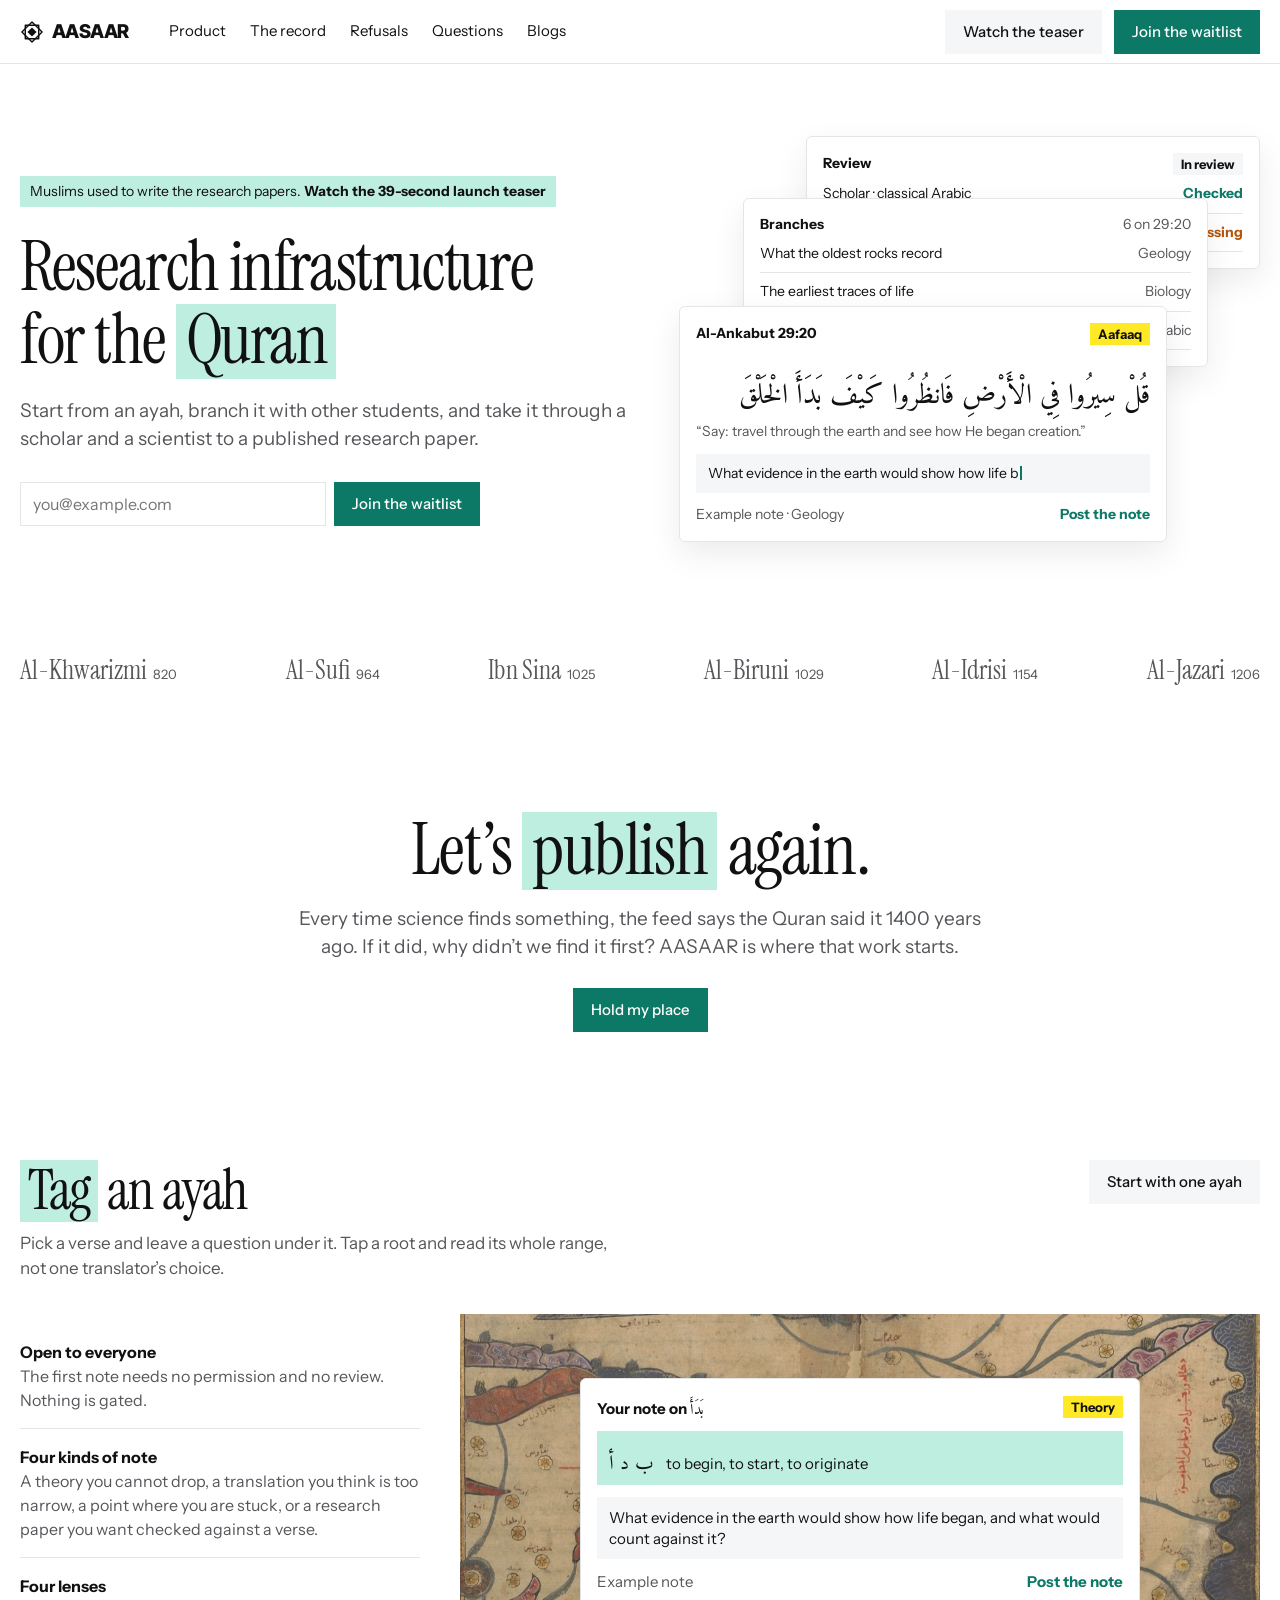
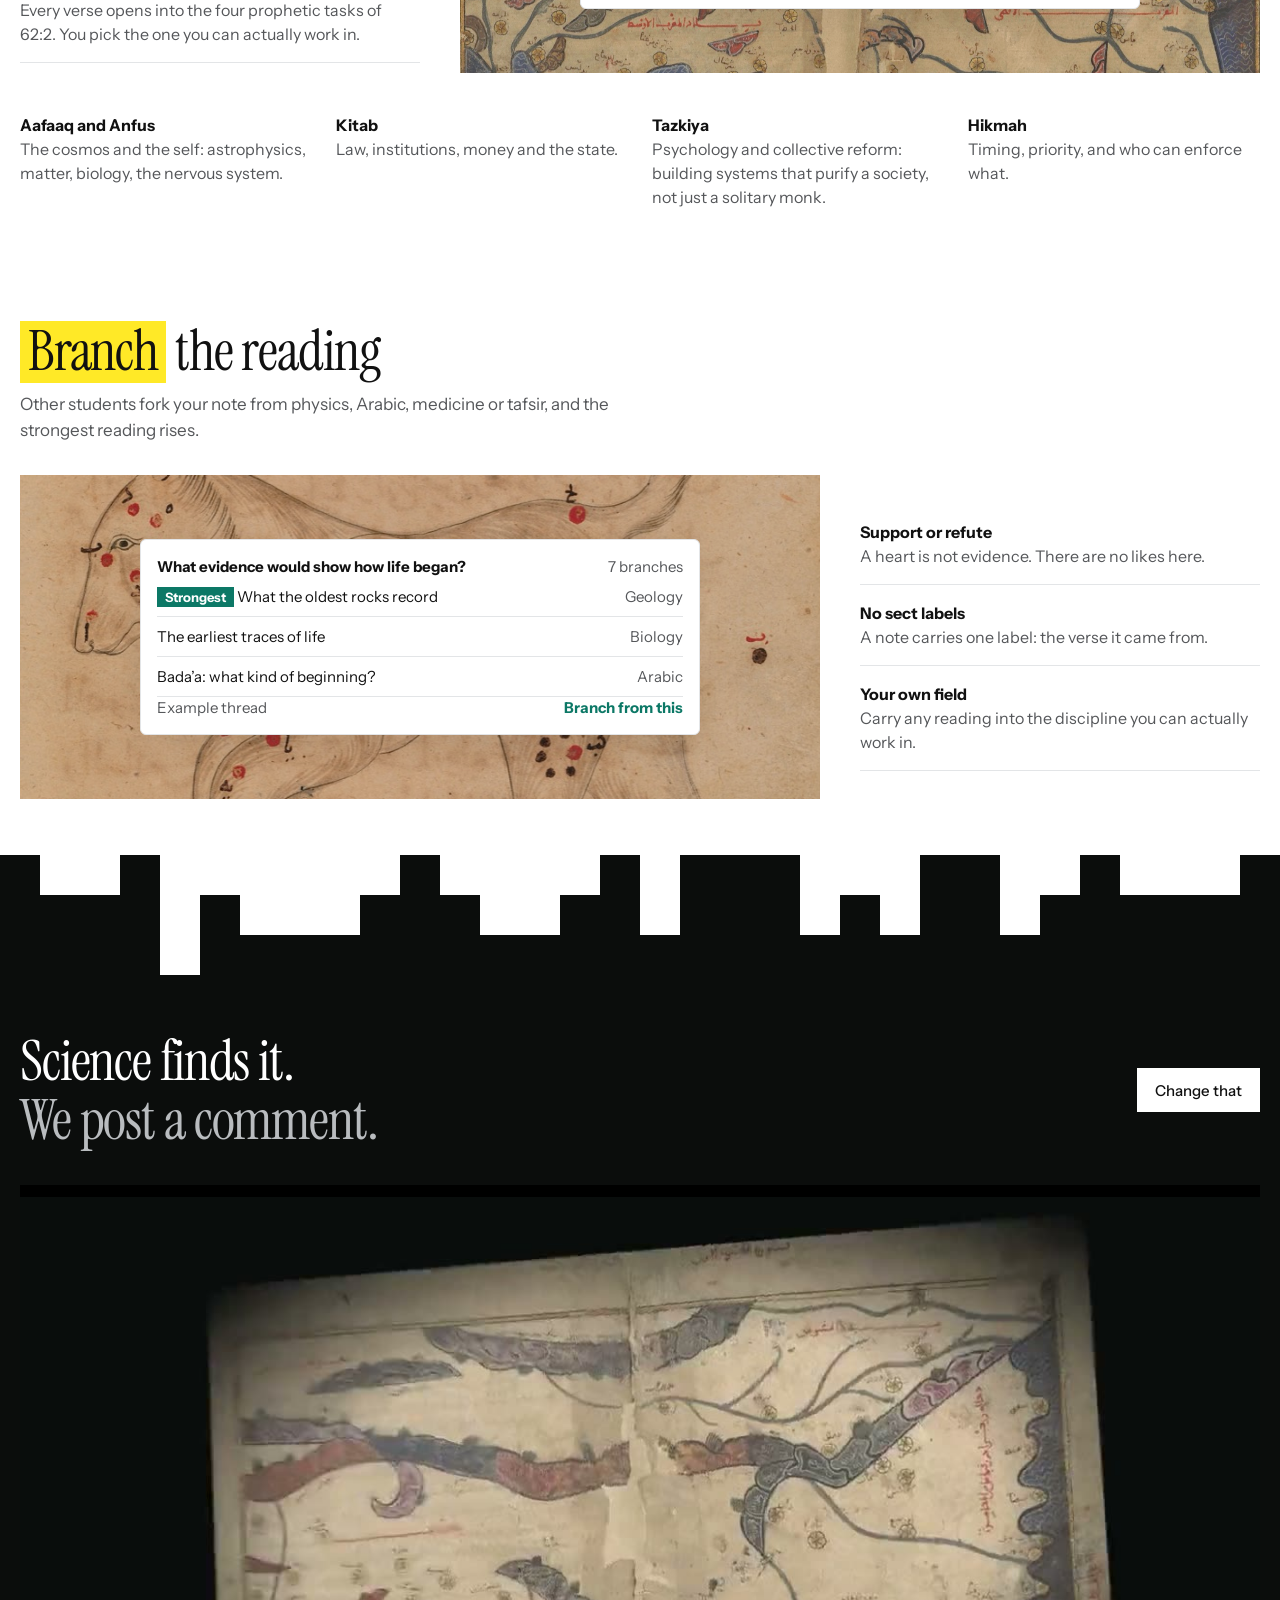
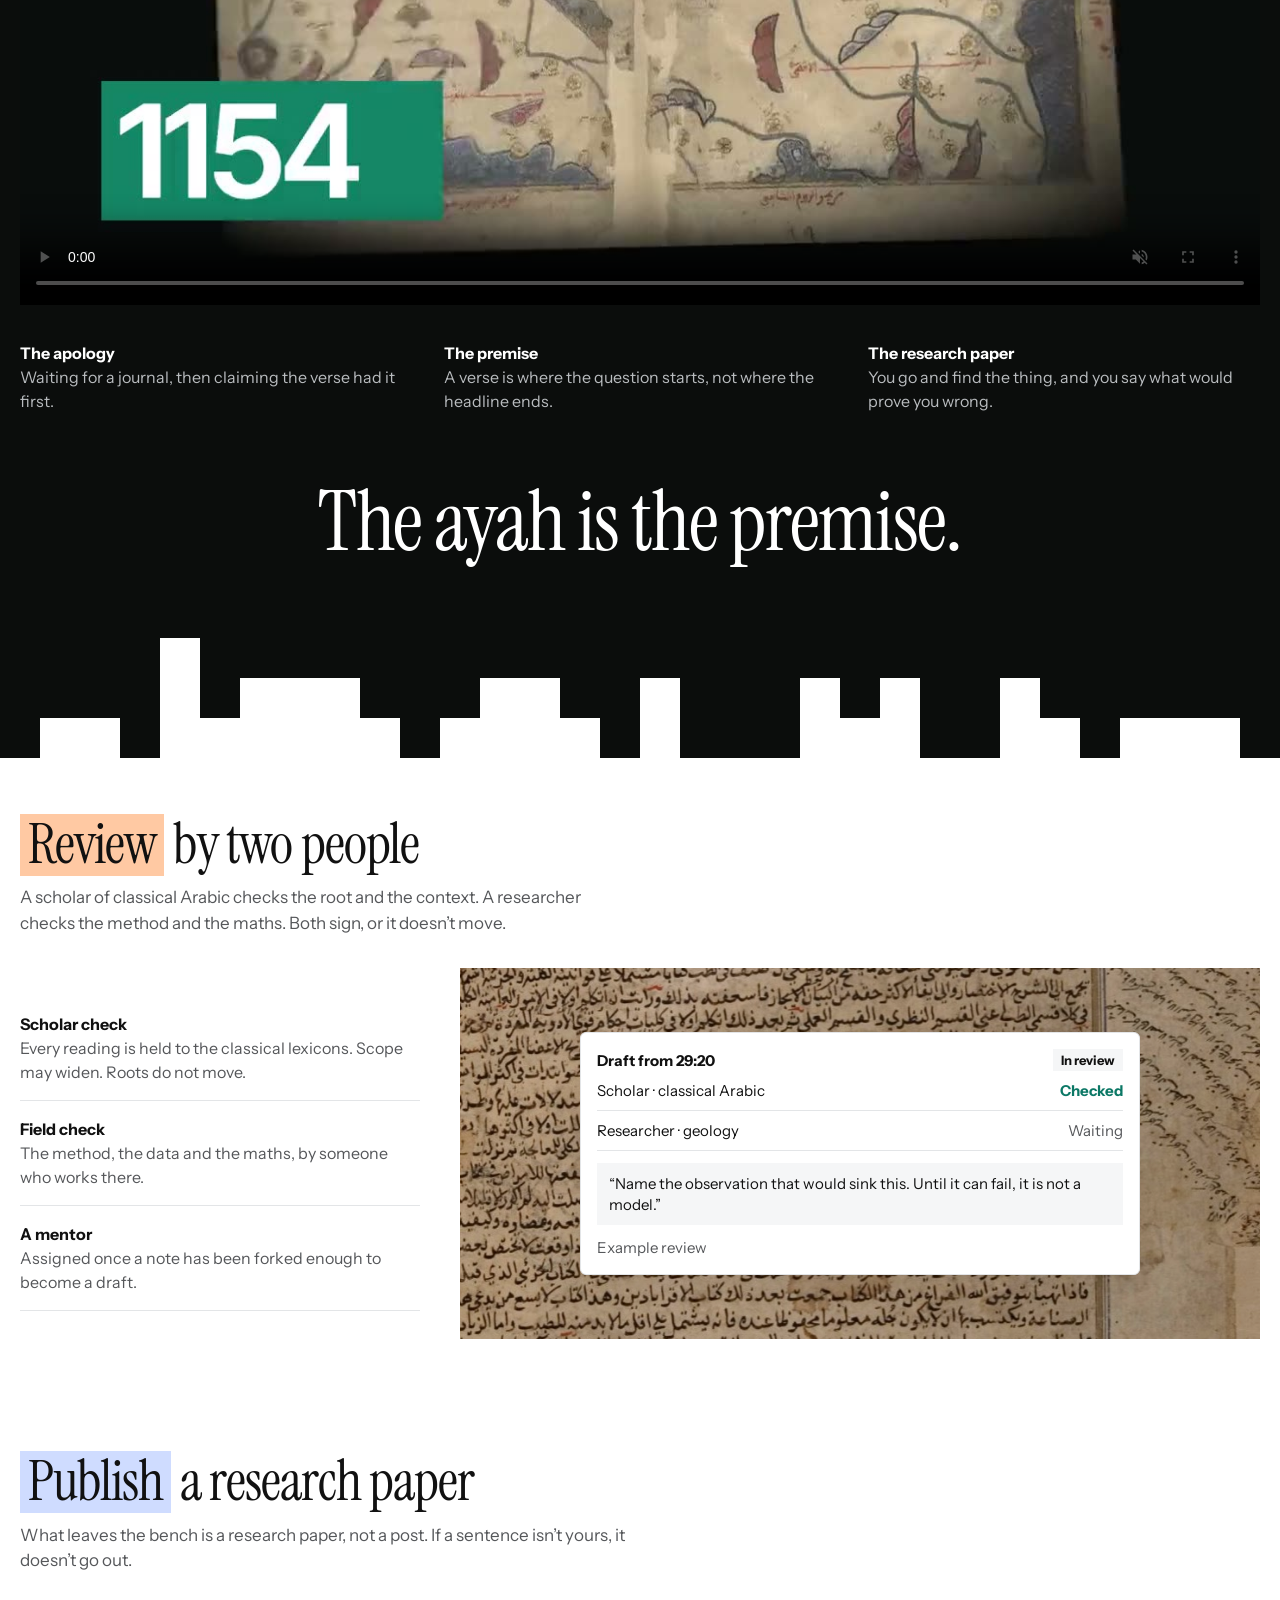
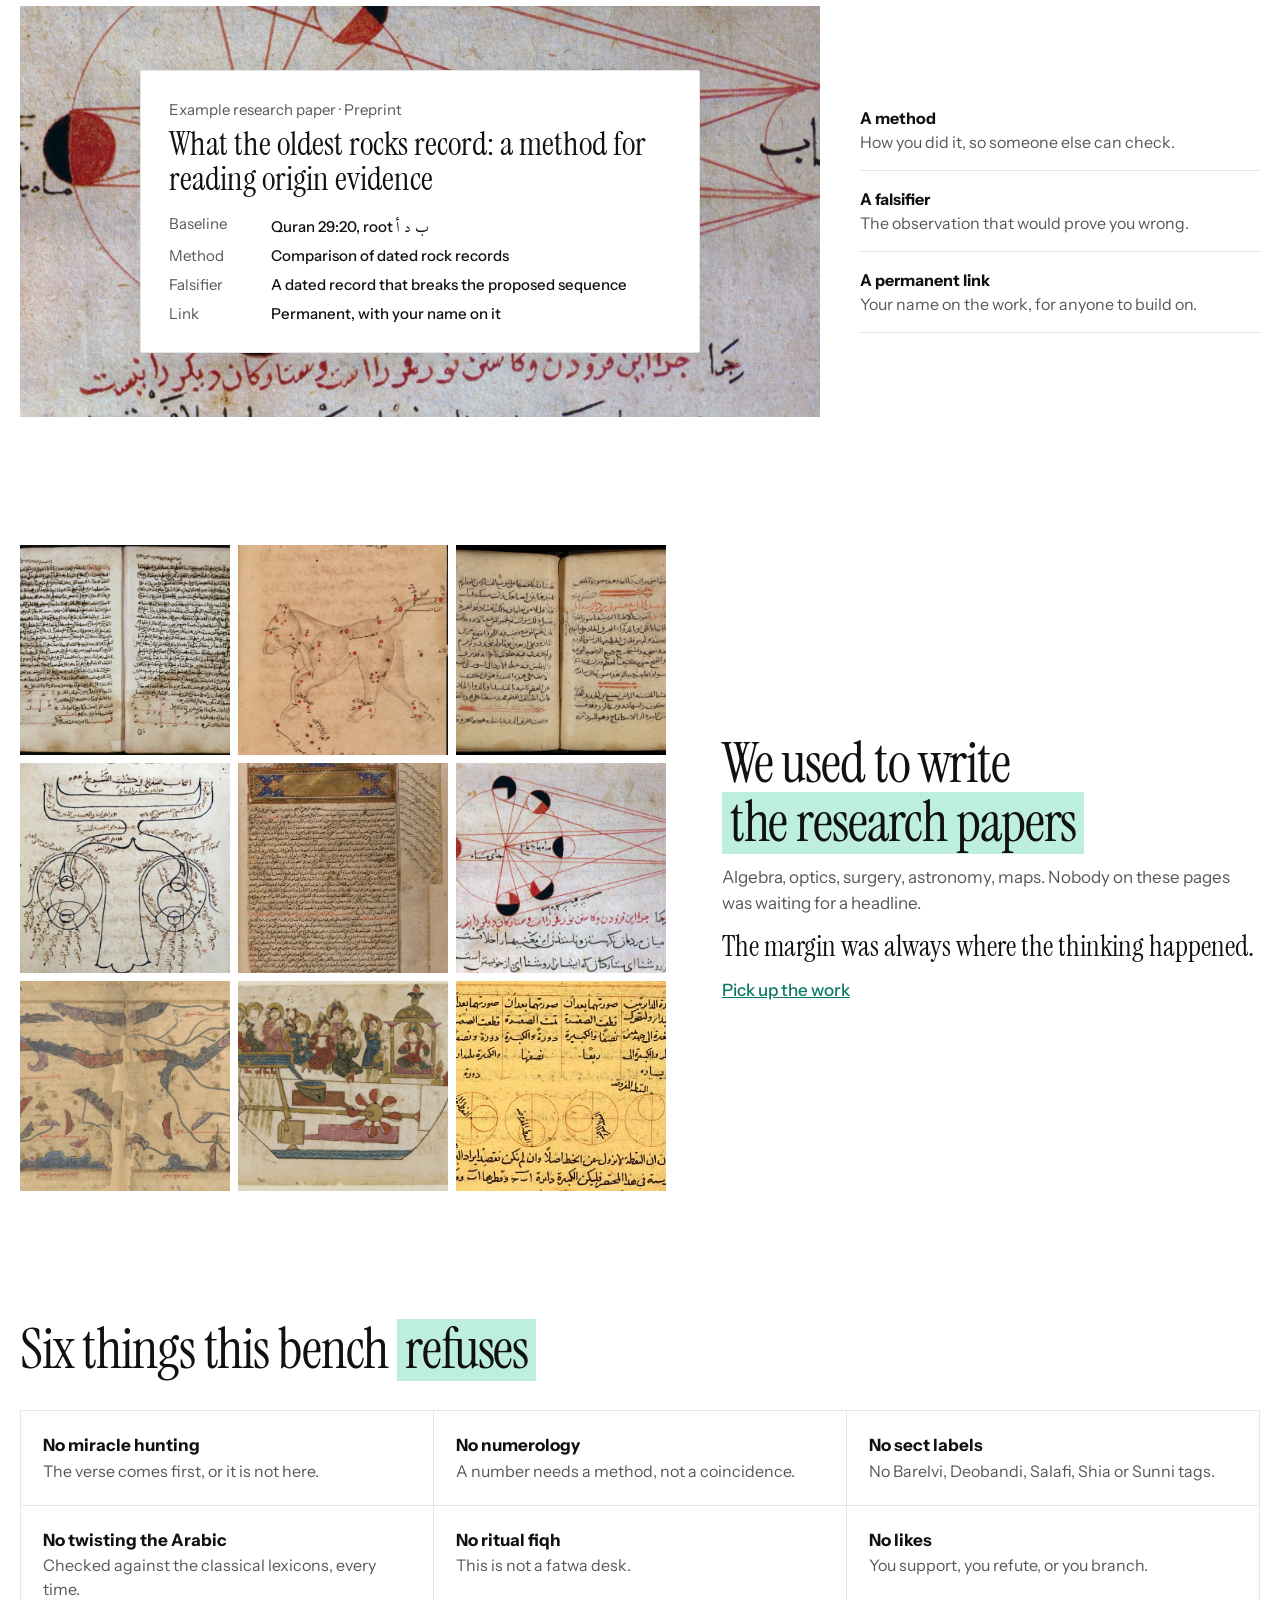
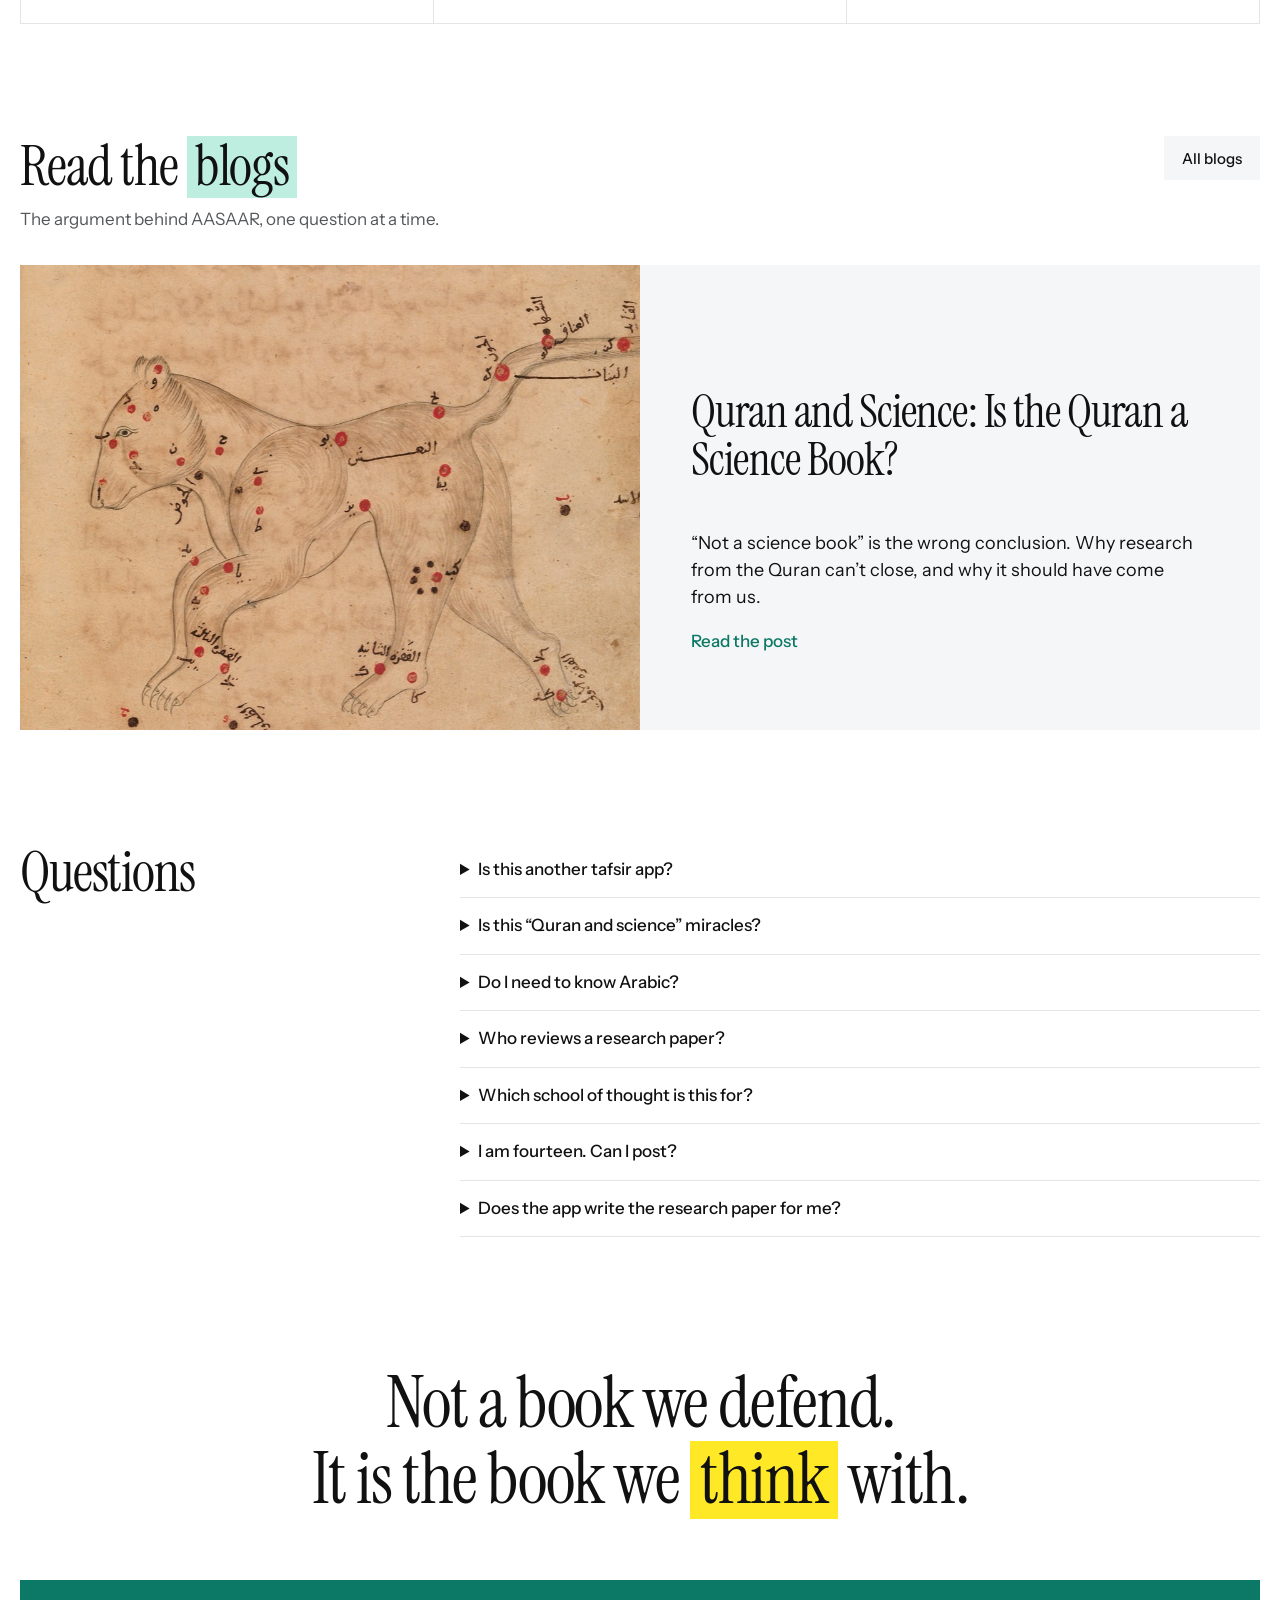
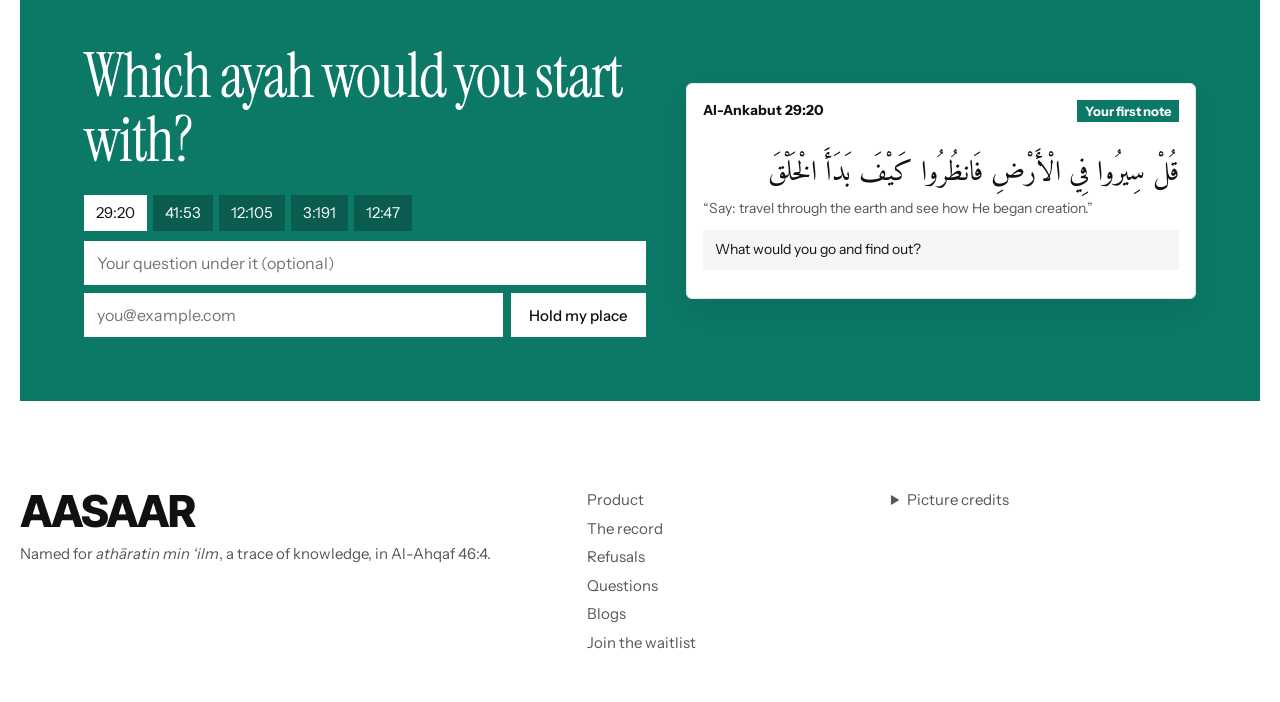
==== index.html @ 62195894 "Add the beginner's guide post and call the blog "Blogs" The new post sets out an eight-step method f" ====
<!doctype html>
<html lang="en">
<head>
<meta charset="utf-8">
<meta name="viewport" content="width=device-width, initial-scale=1">
<meta property="og:title" content="AASAAR: research infrastructure for the Quran">
<meta property="og:description" content="We used to write the research papers. Let's publish again. Join the waitlist.">
<meta property="og:image" content="https://devv-shayan.github.io/aasaar/media/reel-poster.jpg">
<meta name="twitter:card" content="summary_large_image">
<title>AASAAR: research infrastructure for the Quran</title>
<meta name="description" content="AASAAR is research infrastructure for the Quran: start from an ayah, branch it, and take it through a scholar and a scientist to a published research paper.">
<link rel="icon" type="image/png" sizes="32x32" href="assets/favicon-32x32.png">
<link rel="preconnect" href="https://fonts.googleapis.com">
<link rel="preconnect" href="https://fonts.gstatic.com" crossorigin>
<link href="https://fonts.googleapis.com/css2?family=Instrument+Sans:wght@400;500;700&family=Instrument+Serif&family=Amiri+Quran&display=swap" rel="stylesheet">
<link href="https://fonts.googleapis.com/css2?family=Inter+Tight:wght@800&text=AASAAR&display=swap" rel="stylesheet">
<link rel="stylesheet" href="style.css">
<script>document.documentElement.classList.add('js')</script>
</head>
<body>
<svg width="0" height="0" style="position:absolute" aria-hidden="true"><symbol id="mark" viewBox="0 0 100 100">
  <polygon points="22,22 78,22 78,78 22,78" fill="none" stroke="currentColor" stroke-width="6" stroke-linejoin="round"/>
  <polygon points="50,8 92,50 50,92 8,50" fill="none" stroke="currentColor" stroke-width="6" stroke-linejoin="round"/>
  <polygon points="50,31 69,50 50,69 31,50" fill="currentColor"/>
</symbol></svg>

<header class="bar">
  <a class="brand" href="#top"><svg width="24" height="24" aria-hidden="true"><use href="#mark"/></svg>AASAAR</a>
  <nav aria-label="Page"><a href="#tag">Product</a><a href="#record">The record</a><a href="#refusals">Refusals</a><a href="#questions">Questions</a><a href="blog/">Blogs</a></nav>
  <a class="btn btn--ghost" href="#reel-section">Watch the teaser</a>
  <a class="btn" href="#join">Join the waitlist</a>
</header>

<main id="top">
<section class="hero wrap">
  <div>
    <a class="note-bar" href="#reel-section">Muslims used to write the research papers. <b>Watch the 39-second launch teaser</b></a>
    <h1>Research infrastructure<br>for the <mark>Quran</mark></h1>
    <p class="lead">Start from an ayah, branch it with other students, and take it through a scholar and a scientist to a published research paper.</p>
    <form class="quick" data-waitlist data-source="hero" action="https://formspree.io/f/mdeelbjo" method="post">
      <label class="sr" for="hero-email">Your email</label>
      <input id="hero-email" name="email" type="email" required autocomplete="email" placeholder="you@example.com">
      <button class="btn" type="submit">Join the waitlist</button>
    </form>
    <p class="status" role="status"></p>
  </div>
  <div class="stack" aria-hidden="true">
    <div class="panel p-a"><div class="row"><b>Review</b><span class="tag">In review</span></div><div class="line"><span>Scholar · classical Arabic</span><em class="ok">Checked</em></div><div class="line"><span>Researcher · geology</span><em class="no">Model missing</em></div></div>
    <div class="panel p-b"><div class="row"><b>Branches</b><span class="dim"><span id="hero-count">7</span> on 29:20</span></div><div class="line"><span>What the oldest rocks record</span><em>Geology</em></div><div class="line"><span>The earliest traces of life</span><em>Biology</em></div><div class="line"><span>Bada’a: what kind of beginning?</span><em>Arabic</em></div></div>
    <div class="panel p-c"><div class="row"><b>Al-Ankabut 29:20</b><span class="tag tag--y">Aafaaq</span></div><p class="ayah" lang="ar" dir="rtl">قُلْ سِيرُوا فِي الْأَرْضِ فَانظُرُوا كَيْفَ بَدَأَ الْخَلْقَ</p><p class="tr">“Say: travel through the earth and see how He began creation.”</p><p class="q" id="hero-q">What evidence in the earth would show how life began?</p><div class="row"><span class="dim">Example note · Geology</span><b class="go">Post the note</b></div></div>
  </div>
</section>

<section class="names wrap" aria-label="Scholars who published">
  <span>Al-Khwarizmi<i>820</i></span><span>Al-Sufi<i>964</i></span><span>Ibn Sina<i>1025</i></span><span>Al-Biruni<i>1029</i></span><span>Al-Idrisi<i>1154</i></span><span>Al-Jazari<i>1206</i></span>
</section>

<section class="center wrap">
  <h2>Let’s <mark>publish</mark> again.</h2>
  <p>Every time science finds something, the feed says the Quran said it 1400 years ago. If it did, why didn’t we find it first? AASAAR is where that work starts.</p>
  <a class="btn" href="#join">Hold my place</a>
</section>

<section class="feature wrap" id="tag">
  <div class="feature__head"><div><h2><mark>Tag</mark> an ayah</h2><p>Pick a verse and leave a question under it. Tap a root and read its whole range, not one translator’s choice.</p></div><a class="btn btn--ghost" href="#join">Start with one ayah</a></div>
  <div class="feature__body">
    <ul class="points"><li><b>Open to everyone</b>The first note needs no permission and no review. Nothing is gated.</li><li><b>Four kinds of note</b>A theory you cannot drop, a translation you think is too narrow, a point where you are stuck, or a research paper you want checked against a verse.</li><li><b>Four lenses</b>Every verse opens into the four prophetic tasks of 62:2. You pick the one you can actually work in.</li></ul>
    <div class="stagebox" style="--pic:url(media/al-idrisi-nuzhat-al-mushtaq.jpg)"><div class="panel"><div class="row"><b>Your note on <span lang="ar" dir="rtl">بَدَأَ</span></b><span class="tag tag--y">Theory</span></div><div class="root"><b lang="ar" dir="rtl">ب د أ</b><span>to begin, to start, to originate</span></div><p class="q">What evidence in the earth would show how life began, and what would count against it?</p><div class="row"><span class="dim">Example note</span><b class="go">Post the note</b></div></div></div>
  </div>
  <div class="lenses">
    <p><b>Aafaaq and Anfus</b>The cosmos and the self: astrophysics, matter, biology, the nervous system.</p>
    <p><b>Kitab</b>Law, institutions, money and the state.</p>
    <p><b>Tazkiya</b>Psychology and collective reform: building systems that purify a society, not just a solitary monk.</p>
    <p><b>Hikmah</b>Timing, priority, and who can enforce what.</p>
  </div>
</section>

<section class="feature wrap">
  <div class="feature__head"><div><h2><mark class="m2">Branch</mark> the reading</h2><p>Other students fork your note from physics, Arabic, medicine or tafsir, and the strongest reading rises.</p></div></div>
  <div class="feature__body feature__body--flip">
    <div class="stagebox" style="--pic:url(media/al-sufi-book-of-fixed-stars.jpg)"><div class="panel"><div class="row"><b>What evidence would show how life began?</b><span class="dim">7 branches</span></div><div class="line"><span><i class="tag tag--g">Strongest</i> What the oldest rocks record</span><em>Geology</em></div><div class="line"><span>The earliest traces of life</span><em>Biology</em></div><div class="line"><span>Bada’a: what kind of beginning?</span><em>Arabic</em></div><div class="row"><span class="dim">Example thread</span><b class="go">Branch from this</b></div></div></div>
    <ul class="points"><li><b>Support or refute</b>A heart is not evidence. There are no likes here.</li><li><b>No sect labels</b>A note carries one label: the verse it came from.</li><li><b>Your own field</b>Carry any reading into the discipline you can actually work in.</li></ul>
  </div>
</section>

<div class="pixels" data-dir="down" aria-hidden="true"></div>
<section class="dark" id="reel-section">
  <div class="wrap">
    <div class="dark__head"><h2>Science finds it.<br><span>We post a comment.</span></h2><a class="btn btn--light" href="#join">Change that</a></div>
    <video id="reel" src="media/aasaar-reel.mp4" poster="media/reel-poster.jpg" width="1280" height="720" muted loop controls playsinline preload="none"></video>
    <div class="three"><p><b>The apology</b>Waiting for a journal, then claiming the verse had it first.</p><p><b>The premise</b>A verse is where the question starts, not where the headline ends.</p><p><b>The research paper</b>You go and find the thing, and you say what would prove you wrong.</p></div>
    <h2 class="dark__line">The ayah is the premise.</h2>
  </div>
</section>
<div class="pixels" data-dir="up" aria-hidden="true"></div>

<section class="feature wrap">
  <div class="feature__head"><div><h2><mark class="m3">Review</mark> by two people</h2><p>A scholar of classical Arabic checks the root and the context. A researcher checks the method and the maths. Both sign, or it doesn’t move.</p></div></div>
  <div class="feature__body">
    <ul class="points"><li><b>Scholar check</b>Every reading is held to the classical lexicons. Scope may widen. Roots do not move.</li><li><b>Field check</b>The method, the data and the maths, by someone who works there.</li><li><b>A mentor</b>Assigned once a note has been forked enough to become a draft.</li></ul>
    <div class="stagebox" style="--pic:url(media/ibn-sina-canon.jpg)"><div class="panel"><div class="row"><b>Draft from 29:20</b><span class="tag">In review</span></div><div class="line"><span>Scholar · classical Arabic</span><em class="ok">Checked</em></div><div class="line"><span>Researcher · geology</span><em class="no">Model missing</em></div><p class="q">“Name the observation that would sink this. Until it can fail, it is not a model.”</p><span class="dim">Example review</span></div></div>
  </div>
</section>

<section class="feature wrap">
  <div class="feature__head"><div><h2><mark class="m4">Publish</mark> a research paper</h2><p>What leaves the bench is a research paper, not a post. If a sentence isn’t yours, it doesn’t go out.</p></div></div>
  <div class="feature__body feature__body--flip">
    <div class="stagebox" style="--pic:url(media/al-biruni-kitab-al-tafhim.jpg)"><div class="panel panel--sheet"><span class="dim">Example research paper · Preprint</span><p class="sheet">What the oldest rocks record: a method for reading origin evidence</p><dl><dt>Baseline</dt><dd>Quran 29:20, root <span lang="ar" dir="rtl">ب د أ</span></dd><dt>Method</dt><dd>Comparison of dated rock records</dd><dt>Falsifier</dt><dd>A dated record that breaks the proposed sequence</dd><dt>Link</dt><dd>Permanent, with your name on it</dd></dl></div></div>
    <ul class="points"><li><b>A method</b>How you did it, so someone else can check.</li><li><b>A falsifier</b>The observation that would prove you wrong.</li><li><b>A permanent link</b>Your name on the work, for anyone to build on.</li></ul>
  </div>
</section>

<section class="record wrap" id="record">
  <div class="tiles">
    <img src="media/al-khwarizmi-al-jabr.jpg" alt="Al-Jabr by Al-Khwarizmi" loading="lazy"><img src="media/al-sufi-book-of-fixed-stars.jpg" alt="Book of Fixed Stars by Al-Sufi" loading="lazy"><img src="media/al-zahrawi-al-tasrif.jpg" alt="Kitab al-Tasrif by Al-Zahrawi" loading="lazy"><img src="media/ibn-al-haytham-kitab-al-manazir.jpg" alt="Book of Optics by Ibn al-Haytham" loading="lazy"><img src="media/ibn-sina-canon.jpg" alt="Canon of Medicine by Ibn Sina" loading="lazy"><img src="media/al-biruni-kitab-al-tafhim.jpg" alt="Kitab al-Tafhim by Al-Biruni" loading="lazy"><img src="media/al-idrisi-nuzhat-al-mushtaq.jpg" alt="Tabula Rogeriana by Al-Idrisi" loading="lazy"><img src="media/al-jazari-ingenious-devices.jpg" alt="Ingenious Devices by Al-Jazari" loading="lazy"><img src="media/al-tusi-tusi-couple.jpg" alt="The Tusi couple by Al-Tusi" loading="lazy">
  </div>
  <div><h2>We used to write<br><mark>the research papers</mark></h2><p>Algebra, optics, surgery, astronomy, maps. Nobody on these pages was waiting for a headline.</p><p class="record__line">The margin was always where the thinking happened.</p><a class="more" href="#join">Pick up the work</a></div>
</section>

<section class="refuse wrap" id="refusals">
  <h2>Six things this bench <mark>refuses</mark></h2>
  <div class="grid3">
    <p><b>No miracle hunting</b>The verse comes first, or it is not here.</p><p><b>No numerology</b>A number needs a method, not a coincidence.</p><p><b>No sect labels</b>No Barelvi, Deobandi, Salafi, Shia or Sunni tags.</p><p><b>No twisting the Arabic</b>Checked against the classical lexicons, every time.</p><p><b>No ritual fiqh</b>This is not a fatwa desk.</p><p><b>No likes</b>You support, you refute, or you branch.</p>
  </div>
</section>

<section class="feature wrap" id="blog">
  <div class="feature__head"><div><h2>Read the <mark>blogs</mark></h2><p>The argument behind AASAAR, one question at a time.</p></div><a class="btn btn--ghost" href="blog/">All blogs</a></div>
  <a class="post-link" href="blog/quran-and-science/">
    <img src="media/al-sufi-fixed-stars-crop.jpg" alt="A constellation from al-Sufi’s Book of Fixed Stars" loading="lazy">
    <div class="post-link__text"><h3 class="post-link__title">Quran and Science: Is the Quran a Science Book?</h3><p>“Not a science book” is the wrong conclusion. Why research from the Quran can’t close, and why it should have come from us.</p><span class="more">Read the post</span></div>
  </a>
</section>

<section class="faq wrap" id="questions">
  <h2>Questions</h2>
  <div>
    <details><summary>Is this another tafsir app?</summary><p>No. Tafsir is a library you read backwards. AASAAR is a workbench you write forwards, and the output is a hypothesis with your name on it.</p></details>
    <details><summary>Is this “Quran and science” miracles?</summary><p>No, and that is the whole point. Here the verse comes first and the research paper follows.</p></details>
    <details><summary>Do I need to know Arabic?</summary><p>Not to start. Every word opens its root, its range and its uses, in English and Urdu.</p></details>
    <details><summary>Who reviews a research paper?</summary><p>Two people who rarely sit in the same room. A scholar of classical Arabic, who checks the root and the context, and a researcher in the field, who checks the method, the data and the maths.</p></details>
    <details><summary>Which school of thought is this for?</summary><p>None. There are no sect tags on the platform, and a post that carries one is removed. The only label on a note is the verse it came from.</p></details>
    <details><summary>I am fourteen. Can I post?</summary><p>Yes. The first note needs no permission and no review.</p></details>
    <details><summary>Does the app write the research paper for me?</summary><p>No. It asks the questions a supervisor would ask and won’t move on until you answer them.</p></details>
  </div>
</section>

<section class="center center--line wrap">
  <h2>Not a book we defend.<br>It is the book we <mark class="m2">think</mark> with.</h2>
</section>

<section class="wrap"><div class="cta" id="join">
  <div class="cta__text">
    <h2>Which ayah would you start with?</h2>
    <form class="joinform" data-waitlist data-source="note" action="https://formspree.io/f/mdeelbjo" method="post">
      <div class="chips" id="ayahs"></div>
      <label class="sr" for="q">Your question</label>
      <input id="q" name="question" maxlength="240" placeholder="Your question under it (optional)">
      <div class="quick"><label class="sr" for="e">Your email</label><input id="e" name="email" type="email" required autocomplete="email" placeholder="you@example.com"><button class="btn btn--light" type="submit">Hold my place</button></div>
      <p class="status" role="status"></p>
    </form>
  </div>
  <div class="panel cta__card"><div class="row"><b id="c-ref">Al-Ankabut 29:20</b><span class="tag tag--g">Your first note</span></div><p class="ayah" lang="ar" dir="rtl" id="c-ar"></p><p class="tr" id="c-tr"></p><p class="q" id="c-q">What would you go and find out?</p></div>
</div></section>
</main>

<footer class="foot wrap">
  <div><p class="foot__name">AASAAR</p><p>Named for <i>athāratin min ‘ilm</i>, a trace of knowledge, in Al-Ahqaf 46:4.</p></div>
  <nav aria-label="Footer"><a href="#tag">Product</a><a href="#record">The record</a><a href="#refusals">Refusals</a><a href="#questions">Questions</a><a href="blog/">Blogs</a><a href="#join">Join the waitlist</a></nav>
  <details class="credits"><summary>Picture credits</summary><p>Manuscripts: public domain, via Wikimedia Commons. Years are when each work was written; several pages are later copies. The launch teaser includes the first image of a black hole: Event Horizon Telescope Collaboration, CC BY 4.0, and public domain images from NASA, ESA and CSA.</p></details>
</footer>
<script src="main.js"></script>
</body>
</html>
---- style.css ----
:root{--ink:#111;--soft:#55575a;--line:#e3e5e7;--tone:#f5f6f7;--accent:#0c7866;--tint:#bdeee0;--tint2:#ffe927;--tint3:#ffc9a3;--tint4:#cfdcff;--night:#0b0d0c;
  --serif:"Instrument Serif",Georgia,serif;--text:"Instrument Sans",system-ui,sans-serif;--arabic:"Amiri Quran","Instrument Serif",serif}
*,*::before,*::after{box-sizing:border-box}
html{scroll-behavior:smooth;scroll-padding-top:72px}
body{margin:0;background:#fff;color:var(--ink);font:400 17px/1.5 var(--text);-webkit-font-smoothing:antialiased;overflow-x:clip}
h1,h2,p,ul,dl,dd{margin:0;padding:0}ul{list-style:none}a{color:inherit}img,video{display:block;max-width:100%}
h1,h2{font-family:var(--serif);font-weight:400;letter-spacing:-.02em;line-height:1.05}
h1{font-size:clamp(46px,5.4vw,78px)}h2{font-size:clamp(38px,4.4vw,62px)}
mark{background:linear-gradient(transparent 10%,var(--c,var(--tint)) 10%,var(--c,var(--tint)) 94%,transparent 94%);color:inherit;padding:0 .14em}
.m2{--c:var(--tint2)}.m3{--c:var(--tint3)}.m4{--c:var(--tint4)}
.wrap{width:min(1240px,100% - 40px);margin-inline:auto}
.sr{position:absolute;width:1px;height:1px;overflow:hidden;clip-path:inset(50%)}
:focus-visible{outline:3px solid var(--accent);outline-offset:2px}

.btn{display:inline-flex;align-items:center;justify-content:center;min-height:44px;padding:0 18px;border:0;background:var(--accent);color:#fff;font:500 15px/1 var(--text);text-decoration:none;white-space:nowrap;cursor:pointer;transition:background-color .18s,transform .18s}
.btn:hover{background:#0a5c4e;transform:translateY(-1px)}
.btn--ghost{background:var(--tone);color:var(--ink)}.btn--ghost:hover{background:var(--line)}
.btn--light{background:#fff;color:var(--ink)}.btn--light:hover{background:var(--tone)}

.bar{position:sticky;top:0;z-index:20;display:flex;align-items:center;gap:12px;height:64px;padding:0 max(20px,calc((100% - 1240px)/2));background:#fff;border-bottom:1px solid var(--line)}
.brand{display:flex;gap:8px;align-items:center;font:800 19px/1 "Inter Tight",sans-serif;letter-spacing:-.03em;text-decoration:none;margin-right:28px}
.bar nav{display:flex;gap:24px;margin-right:auto}.bar nav a{font-size:15px;text-decoration:none}.bar nav a:hover{color:var(--accent)}

.hero{display:grid;grid-template-columns:1.05fr 1fr;gap:48px;align-items:center;padding:72px 0 64px}
.note-bar{display:inline-block;padding:5px 10px;background:var(--tint);font-size:14px;text-decoration:none;margin-bottom:24px}
.lead{margin:20px 0 28px;max-width:32em;font-size:19px;color:var(--soft)}
.quick{display:flex;gap:8px;max-width:460px}.quick input{flex:1;min-width:0}
input{min-height:44px;padding:0 12px;border:1px solid var(--line);background:#fff;color:var(--ink);font:400 16px var(--text);width:100%}
.status{font-size:14px;margin-top:8px}.status:empty{display:none}

.panel{background:#fff;border:1px solid var(--line);border-radius:6px;padding:16px;font-size:14px;line-height:1.4;box-shadow:0 12px 32px rgba(0,0,0,.08)}
.row{display:flex;justify-content:space-between;align-items:center;gap:10px}
.line{display:flex;justify-content:space-between;gap:12px;padding:9px 0;border-bottom:1px solid var(--line)}.line em{font-style:normal;color:var(--soft);white-space:nowrap}
.ok{color:var(--accent)!important;font-weight:700}.no{color:#b4540a!important;font-weight:700}
.tag{padding:2px 8px;background:var(--tone);font-size:13px;font-weight:700;font-style:normal;white-space:nowrap}.tag--y{background:var(--tint2)}.tag--g{background:var(--accent);color:#fff}
.dim{color:var(--soft)}.go{color:var(--accent)}
.ayah{margin:10px 0 2px;font:400 clamp(23px,2.2vw,31px)/2.3 var(--arabic);text-align:right}
[lang=ar]{font-family:var(--arabic);font-weight:400}
.tr{color:var(--soft)}.q{margin:12px 0;padding:10px 12px;background:var(--tone)}
.root{display:flex;gap:12px;align-items:baseline;margin-top:12px;padding:8px 12px;background:var(--tint)}.root b{font:400 20px/1.9 var(--arabic)}
.stack{position:relative;height:430px}.stack .panel{position:absolute}
.p-a{top:0;right:0;width:78%}.p-b{top:62px;right:9%;width:80%}.p-c{top:170px;left:0;width:84%}

.names{display:flex;justify-content:space-between;gap:24px;flex-wrap:wrap;padding:28px 0 56px;color:var(--soft);font:400 clamp(20px,2vw,27px)/1 var(--serif)}
.names i{font:400 13px var(--text);margin-left:6px}
.center{text-align:center;padding:72px 0}.center h2{font-size:clamp(46px,5.6vw,80px)}.center p{max-width:38em;margin:18px auto 26px;color:var(--soft);font-size:19px}

.feature{padding:56px 0}
.feature__head{display:flex;justify-content:space-between;align-items:flex-start;gap:32px;margin-bottom:32px}.feature__head p{max-width:36em;margin-top:12px;color:var(--soft)}
.feature__body{display:grid;grid-template-columns:1fr 2fr;gap:40px;align-items:center}.feature__body--flip{grid-template-columns:2fr 1fr}
.points li{padding:16px 0;border-bottom:1px solid var(--line);color:var(--soft);font-size:16px}.points b{display:block;color:var(--ink)}
.stagebox{position:relative;isolation:isolate;overflow:hidden;padding:clamp(24px,5vw,64px);background:var(--ink)}
.stagebox::before{content:"";position:absolute;inset:0;z-index:-1;background:var(--pic) center/cover;opacity:.9;transform:scale(1.1)}
.stagebox .panel{max-width:560px;margin:auto;font-size:15px}
.panel--sheet{padding:28px;border-radius:2px}.sheet{margin:6px 0 16px;font:400 clamp(24px,2.6vw,34px)/1.08 var(--serif)}
dl{display:grid;grid-template-columns:6em 1fr;gap:8px 12px}dt{color:var(--soft)}dd{font-weight:500}

.pixels{display:grid;grid-template-columns:repeat(32,1fr);width:100%}.pixels i{aspect-ratio:1}
.dark{background:var(--night);color:#fff;padding:56px 0 72px}
.dark__head{display:flex;justify-content:space-between;align-items:center;gap:24px;margin-bottom:36px}.dark h2 span{color:#b9bcbf}
.dark video{width:100%;background:#000}
.three{display:grid;grid-template-columns:repeat(3,1fr);gap:32px;margin-top:36px;color:#b9bcbf;font-size:16px}.three b{display:block;color:#fff}

.record{display:grid;grid-template-columns:1.2fr 1fr;gap:56px;align-items:center;padding:72px 0}
.tiles{display:grid;grid-template-columns:repeat(3,1fr);gap:8px}.tiles img{width:100%;aspect-ratio:1;object-fit:cover}
.record p{margin:14px 0;color:var(--soft)}.more{color:var(--accent);font-weight:500}

.refuse{padding:56px 0}.grid3{display:grid;grid-template-columns:repeat(3,1fr);margin-top:32px;border-top:1px solid var(--line);border-left:1px solid var(--line)}
.grid3 p{padding:22px;border-right:1px solid var(--line);border-bottom:1px solid var(--line);color:var(--soft);font-size:16px}.grid3 b{display:block;color:var(--ink);font-size:17px}

.faq{display:grid;grid-template-columns:1fr 2fr;gap:40px;padding:56px 0}
.faq details{padding:15px 0;border-bottom:1px solid var(--line)}.faq summary{cursor:pointer;font-weight:500}.faq details p{margin-top:8px;color:var(--soft)}

.cta{display:grid;grid-template-columns:1.1fr 1fr;gap:40px;align-items:center;margin:48px 0;padding:clamp(28px,5vw,72px);background:var(--accent);color:#fff}
.cta h2{font-size:clamp(40px,4.8vw,68px);margin-bottom:22px}
.chips{display:flex;flex-wrap:wrap;gap:6px;margin-bottom:10px}.chip{position:relative;cursor:pointer}.chip input{position:absolute;inset:0;opacity:0;margin:0;min-height:0;cursor:pointer}
.chip span{display:block;padding:7px 12px;background:#0a5c4e;font-size:15px}.chip input:checked+span{background:#fff;color:var(--ink)}.chip input:focus-visible+span{outline:3px solid var(--tint2)}
.joinform>input{margin-bottom:8px;border-color:transparent}.joinform .quick{max-width:none}.joinform .quick input{border-color:transparent}
.cta__card{color:var(--ink)}

.foot{display:grid;grid-template-columns:2fr 1fr 1.4fr;gap:40px;padding:40px 0 48px;font-size:15px;color:var(--soft)}
.foot__name{font:800 44px/1 "Inter Tight",sans-serif;letter-spacing:-.045em;color:var(--ink);margin-bottom:10px}
.foot nav{display:grid;gap:6px}.foot nav a{text-decoration:none}.credits summary{cursor:pointer}

.center--line{padding:72px 0 16px}
.lenses{display:grid;grid-template-columns:repeat(4,1fr);gap:24px;margin-top:40px;color:var(--soft);font-size:16px}.lenses b{display:block;color:var(--ink)}
.dark__line{margin-top:64px;text-align:center;font-size:clamp(46px,6.6vw,96px)}
.record__line{font:400 clamp(24px,2.3vw,32px)/1.15 var(--serif);color:var(--ink)!important}

.post-link{display:grid;grid-template-columns:1fr 1fr;align-items:center;background:var(--tone);text-decoration:none;transition:background-color .15s}
.post-link:hover{background:var(--line)}.posts{display:grid;gap:24px}.post-link:hover .more{text-decoration:underline}
.post-link img{width:100%;height:100%;aspect-ratio:4/3;object-fit:cover}
.post-link__text{padding:clamp(24px,4vw,56px)}
.post-link__title{font:400 clamp(32px,3.6vw,50px)/1.05 var(--serif);letter-spacing:-.02em}
.post-link__text p{margin:14px 0 18px;font-size:18px}
.post-meta{color:var(--soft);font-size:15px}

.blog-head{padding:72px 0 40px}.blog-head .lead{margin-bottom:0}

.post-head{display:grid;grid-template-columns:1.1fr 1fr;gap:48px;align-items:center;padding:64px 0 48px}
.post-head h1{font-size:clamp(34px,4.9vw,72px)}.post-head .lead{margin:20px 0 16px}
.post-head img{width:100%;aspect-ratio:4/3;object-fit:cover}
.post-body{display:grid;grid-template-columns:minmax(0,720px) minmax(200px,280px);justify-content:space-between;gap:64px;padding-bottom:40px}
.toc{position:sticky;top:88px;align-self:start;padding:20px;background:var(--tone);font-size:15px}
.toc b{display:block;margin-bottom:8px}.toc ul{margin-bottom:16px}.toc li{padding:5px 0}.toc a{text-decoration:none}.toc a:hover{color:var(--accent)}.toc .btn{width:100%}

.prose{font-size:18px;line-height:1.6}
.prose h2{margin:64px 0 16px;font-size:clamp(30px,3.2vw,44px)}.prose>h2:first-child{margin-top:0}
.prose h3{margin:28px 0 6px;font:700 19px/1.3 var(--text)}
.prose p{margin:16px 0}.prose h3+p{margin-top:0}
.prose a:not(.btn){color:var(--accent)}
.prose ul,.prose ol{margin:16px 0;padding-left:1.3em}.prose ul{list-style:disc}.prose ol{list-style:decimal}.prose li{margin:10px 0;padding-left:.2em}
.prose blockquote{margin:24px 0;padding:8px 24px 12px;background:var(--tone)}.prose blockquote .ayah{margin:0}
.prose table{width:100%;margin:24px 0;border-collapse:collapse;font-size:16px}
.prose th,.prose td{padding:12px 16px 12px 0;border-bottom:1px solid var(--line);text-align:left;vertical-align:top}.prose th{font-weight:700}
.prose td:first-child{width:32%}
.prose .tiles{margin:24px 0}.prose span[lang=ar]{white-space:nowrap}.prose .small{color:var(--soft);font-size:16px}.prose .sources li{font-size:16px;margin:6px 0}

@media (max-width:900px){
  .post-link,.post-head,.post-body{grid-template-columns:minmax(0,1fr)}.post-head{gap:28px;padding:44px 0 32px}.post-body{gap:32px}
  .toc{position:static;order:-1}
  .bar nav,.bar .btn--ghost{display:none}.brand{margin-right:auto}
  .hero,.record,.faq,.cta,.foot{grid-template-columns:minmax(0,1fr)}.hero{padding:44px 0}
  .stack{height:450px}.p-a,.p-b,.p-c{width:92%}
  .feature__body,.feature__body--flip{grid-template-columns:minmax(0,1fr)}.feature__body--flip .points{order:2}
  .feature__head,.dark__head{display:block}.dark__head .btn,.feature__head .btn{margin-top:16px}
  .three,.grid3,.lenses{grid-template-columns:1fr}.names{gap:12px 20px;justify-content:flex-start}
}
@media (max-width:520px){.quick{flex-direction:column}.pixels{grid-template-columns:repeat(16,1fr)}}

/* motion: everything starts hidden only when script runs, and only transform and opacity travel */
mark{background-repeat:no-repeat;background-size:100% 100%}
.js mark{background-size:0 100%}
.js .in mark,.js mark.in{background-size:100% 100%;transition:background-size .7s cubic-bezier(.2,.7,.2,1) .25s}
.js .reveal{opacity:0;transform:translateY(22px)}
.js .reveal.in{opacity:1;transform:none;transition:opacity .6s cubic-bezier(.2,.7,.2,1) var(--d,0ms),transform .6s cubic-bezier(.2,.7,.2,1) var(--d,0ms)}
.js .tiles img.reveal{transform:scale(.94)}
.js .tiles img.reveal.in{transform:none}
.stack .panel{transition:translate .2s linear}
.js .stack .panel{animation:drop .7s cubic-bezier(.2,.7,.2,1) both}
.js .p-a{animation-delay:.15s}.js .p-b{animation-delay:.3s}.js .p-c{animation-delay:.45s}
@keyframes drop{from{opacity:0;transform:translateY(28px) scale(.97)}to{opacity:1;transform:none}}
.caret{display:inline-block;width:2px;height:1em;margin-left:2px;vertical-align:-.15em;background:var(--accent);animation:blink 1s steps(2) infinite}
@keyframes blink{50%{opacity:0}}
.pop{animation:pop .4s cubic-bezier(.2,.7,.2,1)}
@keyframes pop{from{opacity:.2;transform:translateY(5px)}to{opacity:1;transform:none}}
#hero-count{display:inline-block}
.stagebox::before{transform:scale(1.14) translateY(var(--y,0px))}
.js .stagebox .panel{transform:translateY(26px);opacity:0}
.js .stagebox.in .panel{transform:none;opacity:1;transition:opacity .6s .15s,transform .6s cubic-bezier(.2,.7,.2,1) .15s}
.stagebox .waiting{color:var(--soft)!important;font-weight:400}
.js .pixels i{opacity:0;transform:scale(.5)}
.js .pixels.in i{opacity:1;transform:none;transition:opacity .25s var(--t,0ms),transform .25s var(--t,0ms)}
.panel{transition:translate .2s}
.stagebox .panel:hover{translate:0 -3px}
.line{transition:background-color .15s}.panel .line:hover{background:var(--tone)}
.grid3 p{transition:background-color .15s}.grid3 p:hover{background:var(--tone)}
.tiles img{transition:scale .2s}.tiles img:hover{scale:1.03}

@media (prefers-reduced-motion:reduce){
  html{scroll-behavior:auto}
  *,*::before,*::after{animation:none!important;transition:none!important}
  .js mark{background-size:100% 100%}
  .js .reveal,.js .stagebox .panel,.js .pixels i{opacity:1;transform:none}
  .caret{display:none}
}

/* blog figures */
.fig{margin:28px 0}.fig img{width:100%}
.fig figcaption{margin-top:8px;color:var(--soft);font-size:15px;line-height:1.4}
.fig--side{float:right;width:42%;margin:6px 0 16px 28px}.prose h2{clear:both}.prose blockquote{display:flow-root}
.notes{padding:20px 24px 28px;background:var(--tone)}.notes .ayah{margin:0 0 12px}
.notes__row{display:grid;grid-template-columns:repeat(3,1fr);gap:12px}
.prose .notes__row p{margin:0;padding:14px;background:var(--tint2);font-size:16px;line-height:1.35;rotate:-1.5deg}
.prose .notes__row p:nth-child(2){rotate:1deg;translate:0 6px}.prose .notes__row p:nth-child(3){rotate:-.5deg}
.notes__row b{display:block;font-size:24px;line-height:1.7}
@media (max-width:600px){.fig--side{float:none;width:100%;margin:24px 0}.notes__row{grid-template-columns:1fr}}
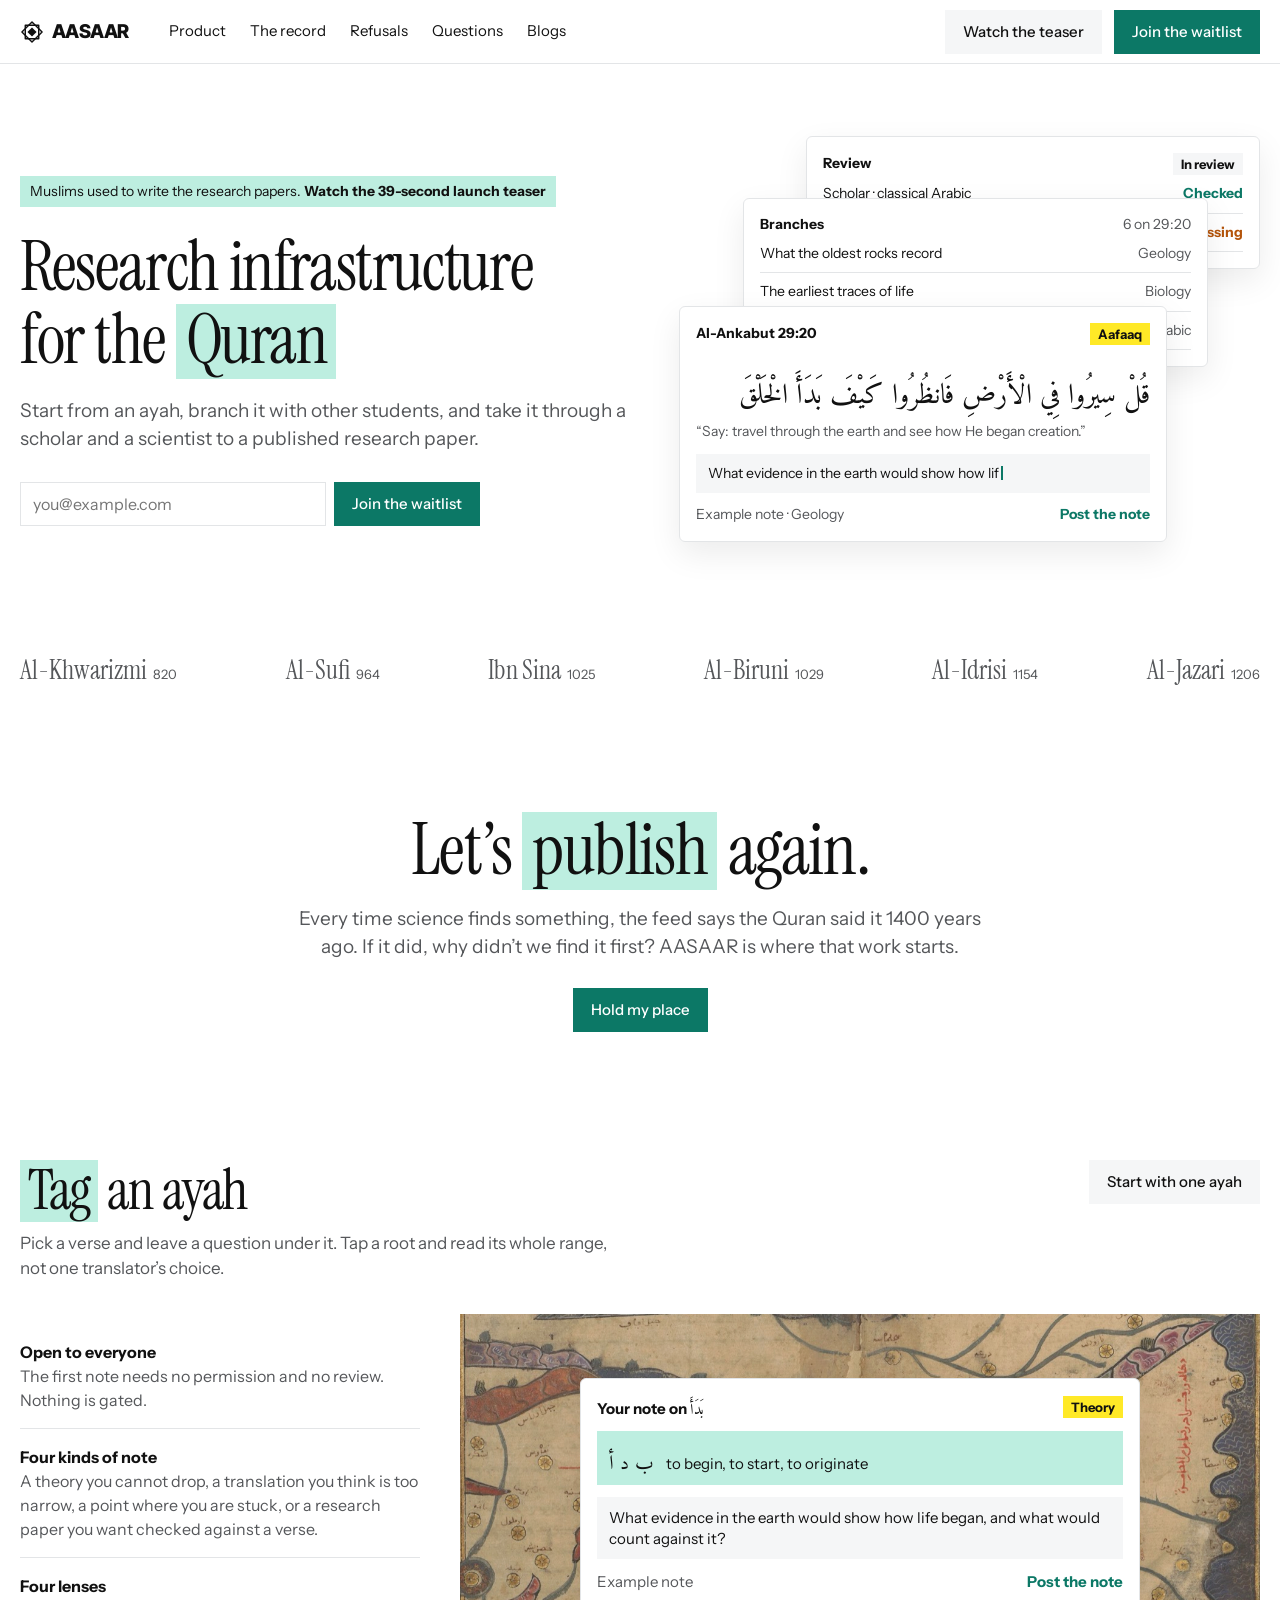
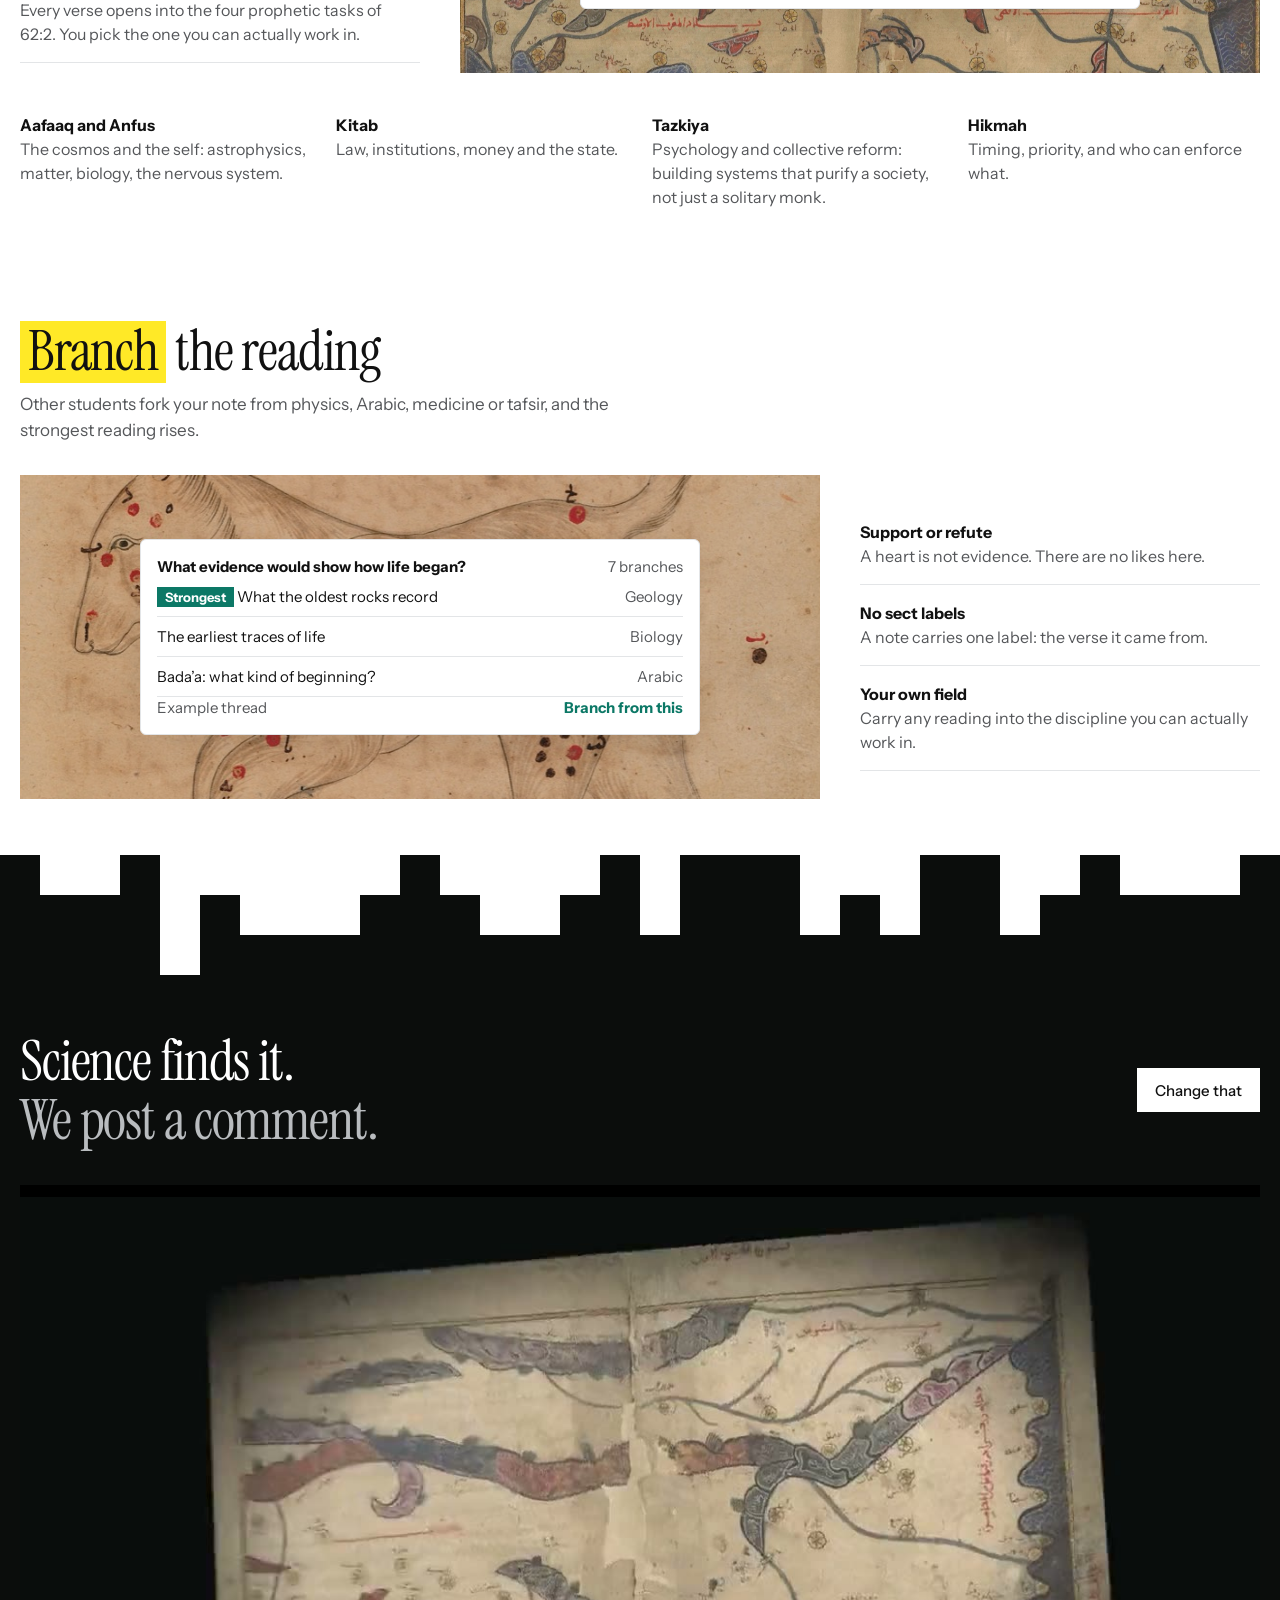
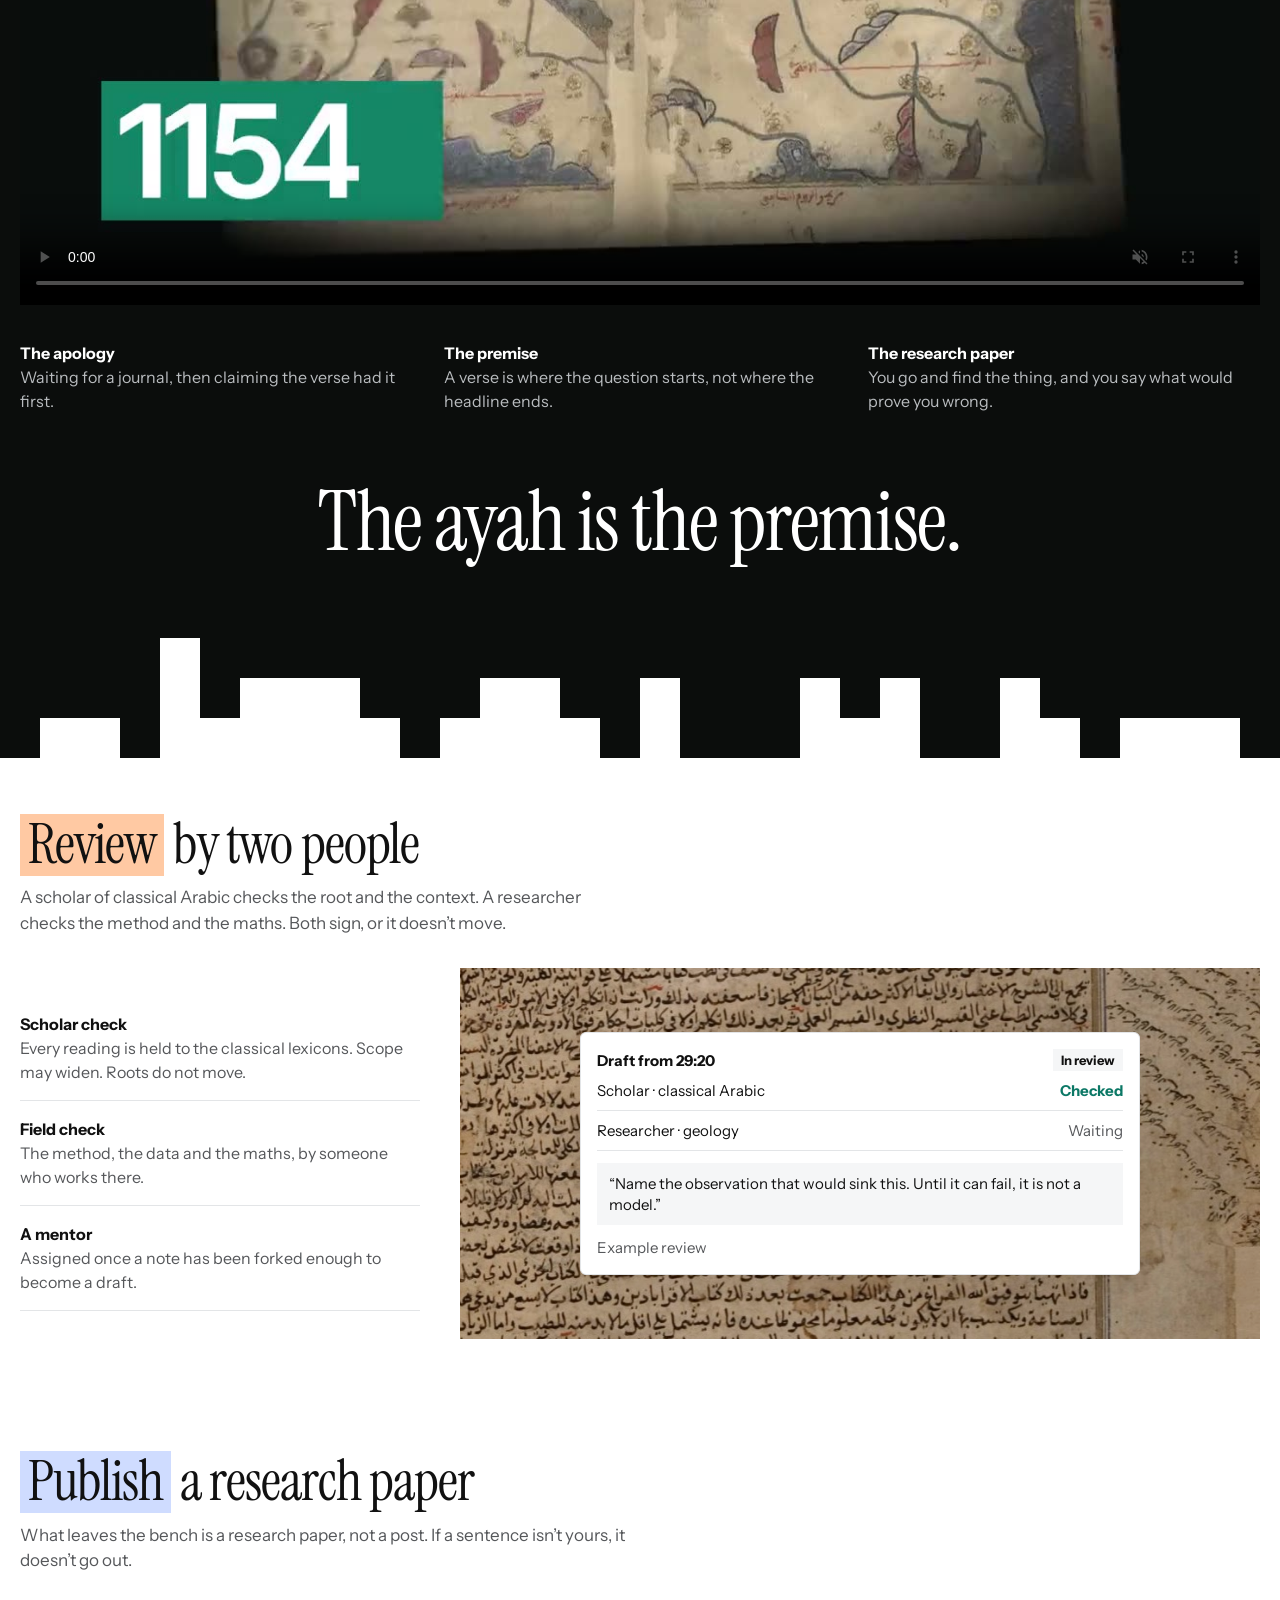
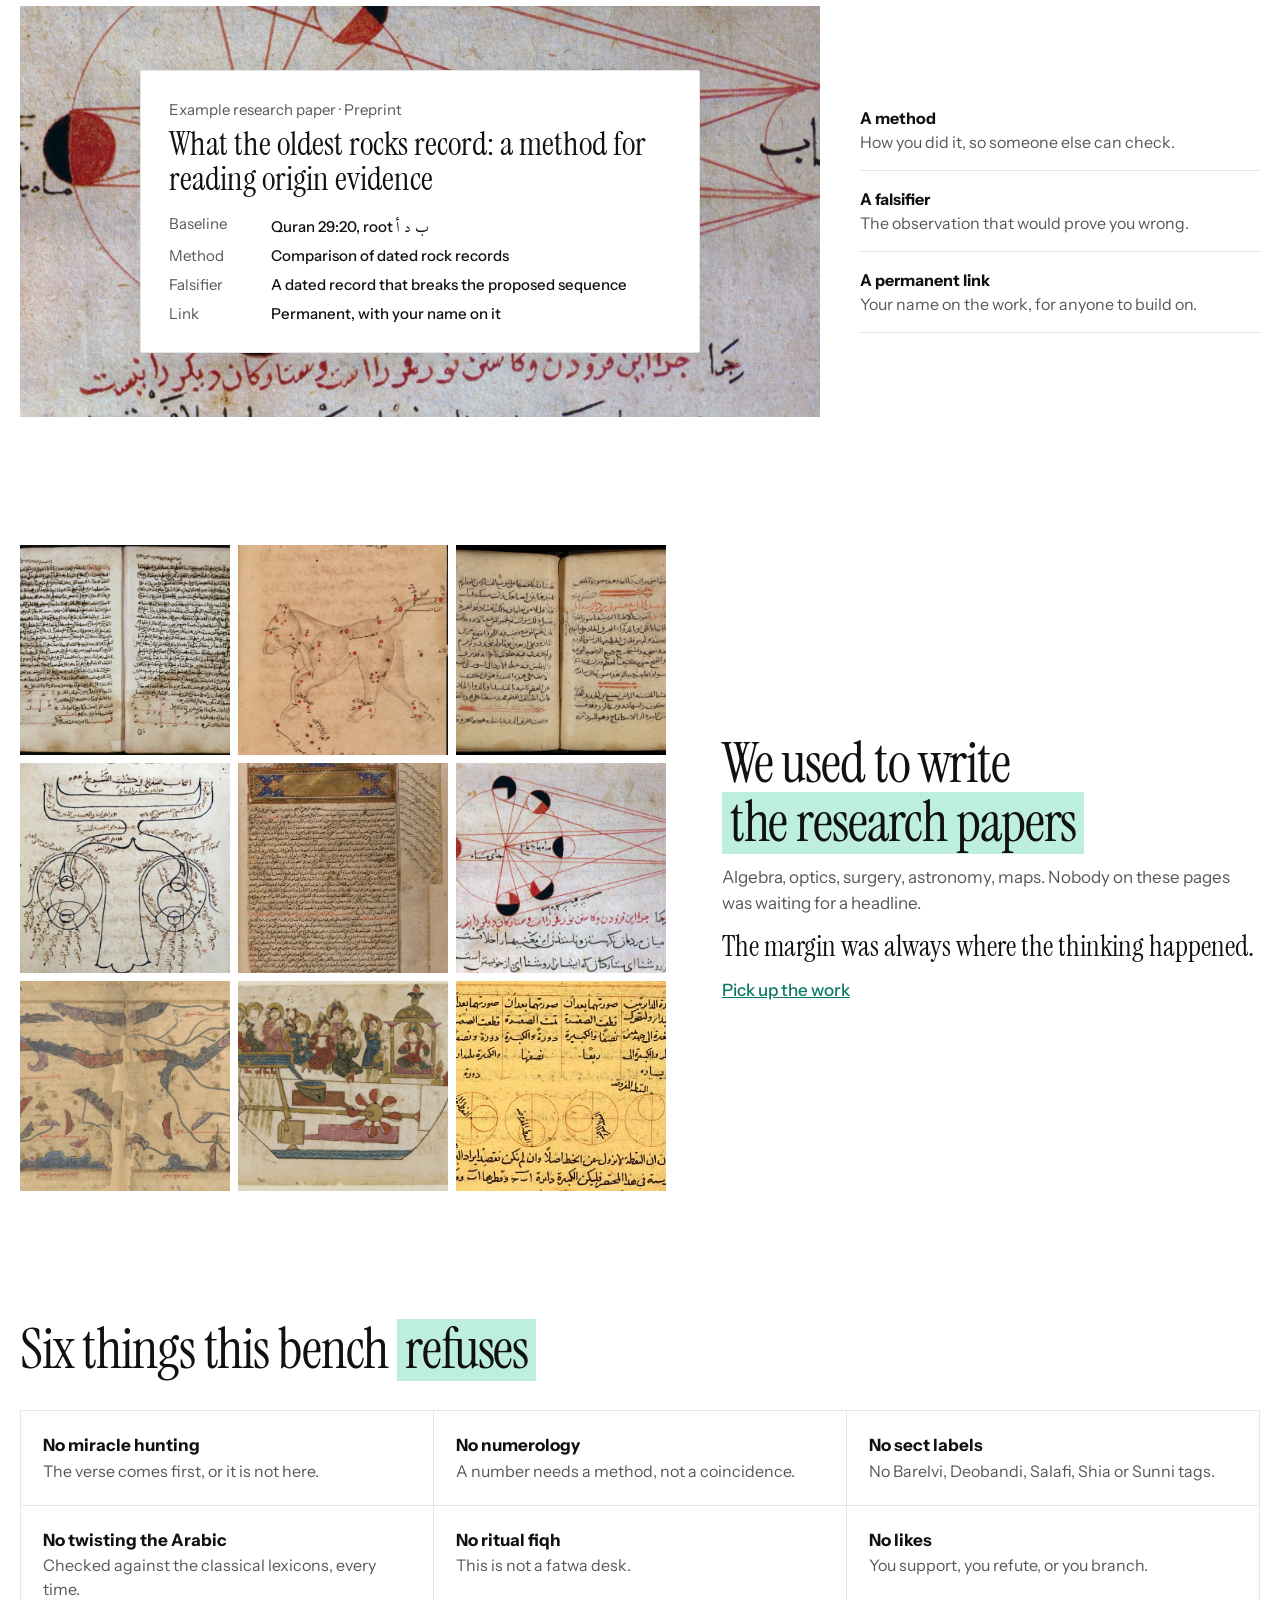
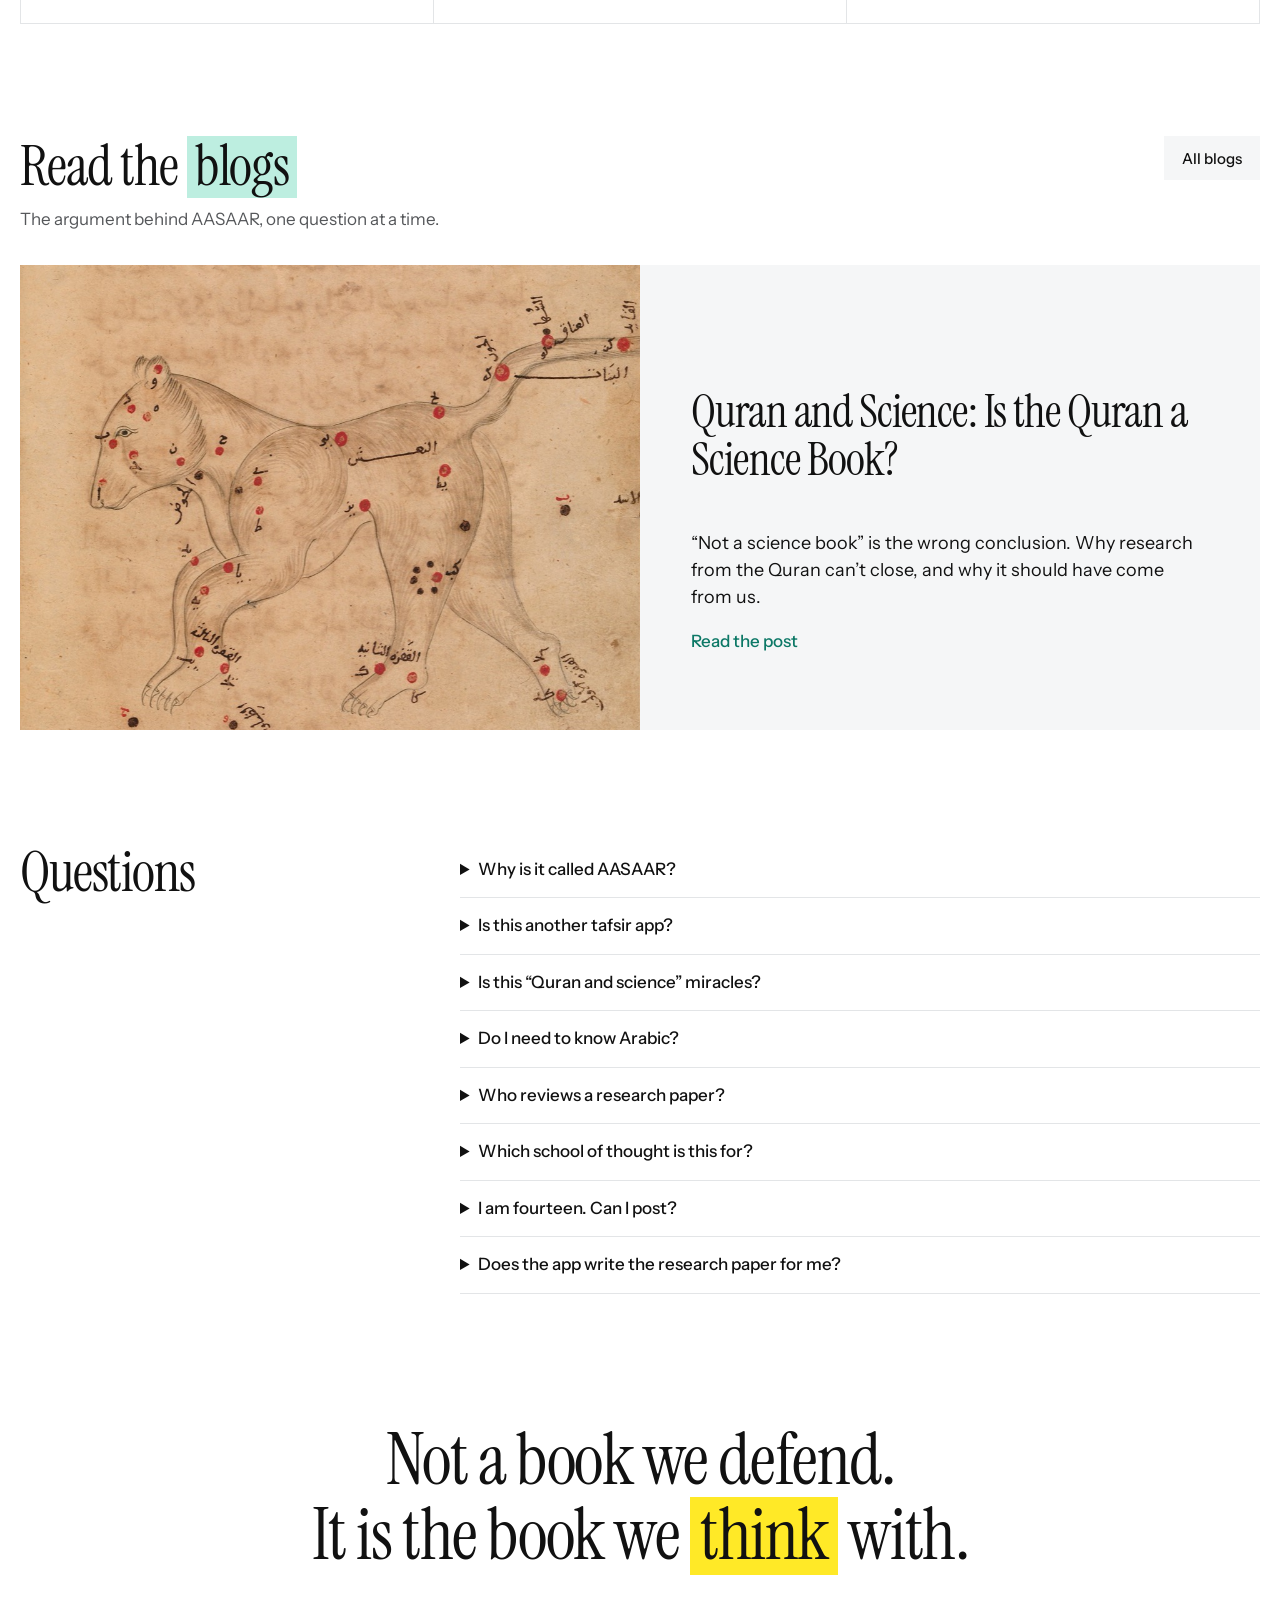
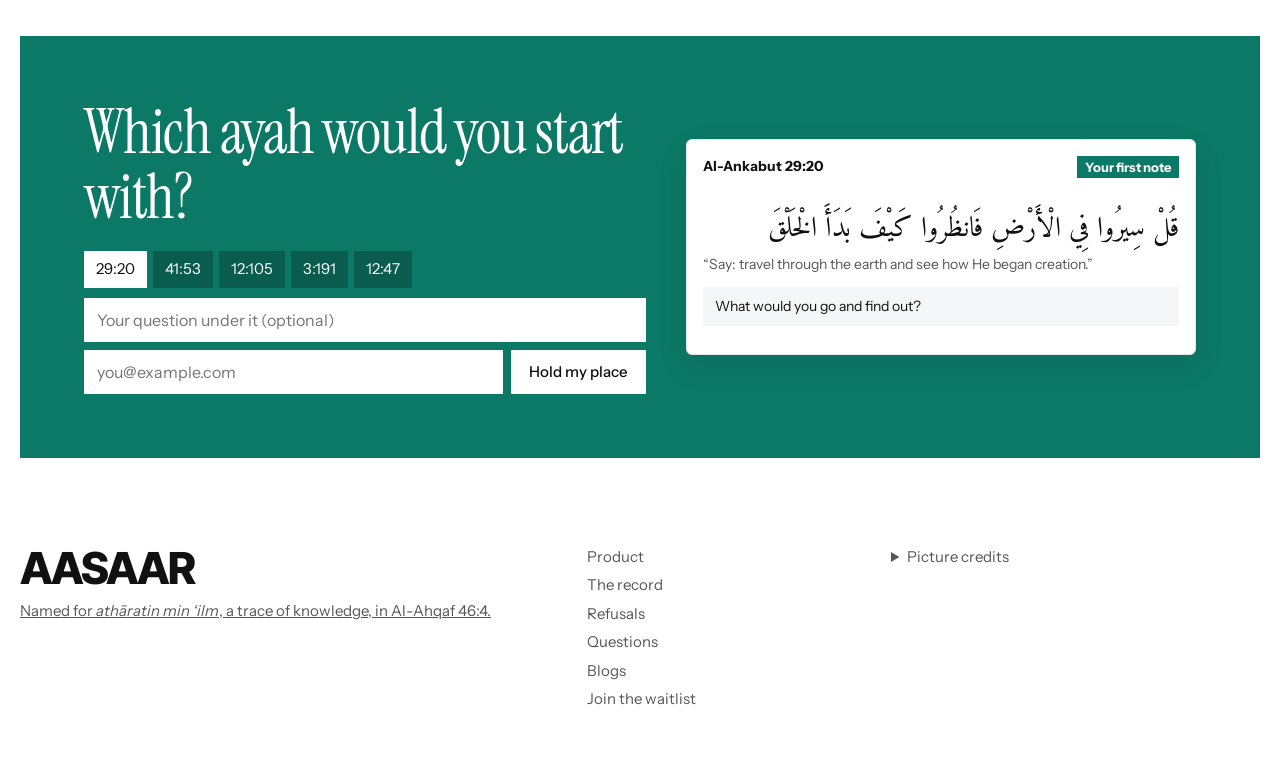
==== commit 93a9408e: "Add a page on why the platform is called AASAAR The page tells the story of the name from Quran 46:4" ====
--- a/index.html
+++ b/index.html
@@ -135,6 +135,7 @@
 <section class="faq wrap" id="questions">
   <h2>Questions</h2>
   <div>
+    <details><summary>Why is it called AASAAR?</summary><p>In 46:4 the Quran challenges those who worship others besides Allah to back their claim with evidence, even “a trace of knowledge.” The challenge is in our book, so the next trace of knowledge should come from us. <a class="more" href="why-aasaar/">Read the story</a></p></details>
     <details><summary>Is this another tafsir app?</summary><p>No. Tafsir is a library you read backwards. AASAAR is a workbench you write forwards, and the output is a hypothesis with your name on it.</p></details>
     <details><summary>Is this “Quran and science” miracles?</summary><p>No, and that is the whole point. Here the verse comes first and the research paper follows.</p></details>
     <details><summary>Do I need to know Arabic?</summary><p>Not to start. Every word opens its root, its range and its uses, in English and Urdu.</p></details>
@@ -165,7 +166,7 @@
 </main>
 
 <footer class="foot wrap">
-  <div><p class="foot__name">AASAAR</p><p>Named for <i>athāratin min ‘ilm</i>, a trace of knowledge, in Al-Ahqaf 46:4.</p></div>
+  <div><p class="foot__name">AASAAR</p><p><a href="why-aasaar/">Named for <i>athāratin min ‘ilm</i>, a trace of knowledge, in Al-Ahqaf 46:4.</a></p></div>
   <nav aria-label="Footer"><a href="#tag">Product</a><a href="#record">The record</a><a href="#refusals">Refusals</a><a href="#questions">Questions</a><a href="blog/">Blogs</a><a href="#join">Join the waitlist</a></nav>
   <details class="credits"><summary>Picture credits</summary><p>Manuscripts: public domain, via Wikimedia Commons. Years are when each work was written; several pages are later copies. The launch teaser includes the first image of a black hole: Event Horizon Telescope Collaboration, CC BY 4.0, and public domain images from NASA, ESA and CSA.</p></details>
 </footer>
--- a/style.css
+++ b/style.css
@@ -118,7 +118,7 @@
 
 @media (max-width:900px){
   .post-link,.post-head,.post-body{grid-template-columns:minmax(0,1fr)}.post-head{gap:28px;padding:44px 0 32px}.post-body{gap:32px}
-  .toc{position:static;order:-1}
+  .toc{position:static;order:-1}.toc--end{order:0}
   .bar nav,.bar .btn--ghost{display:none}.brand{margin-right:auto}
   .hero,.record,.faq,.cta,.foot{grid-template-columns:minmax(0,1fr)}.hero{padding:44px 0}
   .stack{height:450px}.p-a,.p-b,.p-c{width:92%}
@@ -168,7 +168,7 @@
 /* blog figures */
 .fig{margin:28px 0}.fig img{width:100%}
 .fig figcaption{margin-top:8px;color:var(--soft);font-size:15px;line-height:1.4}
-.fig--side{float:right;width:42%;margin:6px 0 16px 28px}.prose h2{clear:both}.prose blockquote{display:flow-root}
+.fig--side{float:right;width:42%;margin:6px 0 16px 28px}.prose h2{clear:both}.prose blockquote{display:flow-root}.toc .ayah{margin:6px 0 4px;text-align:right}.toc p{margin-bottom:16px}
 .notes{padding:20px 24px 28px;background:var(--tone)}.notes .ayah{margin:0 0 12px}
 .notes__row{display:grid;grid-template-columns:repeat(3,1fr);gap:12px}
 .prose .notes__row p{margin:0;padding:14px;background:var(--tint2);font-size:16px;line-height:1.35;rotate:-1.5deg}
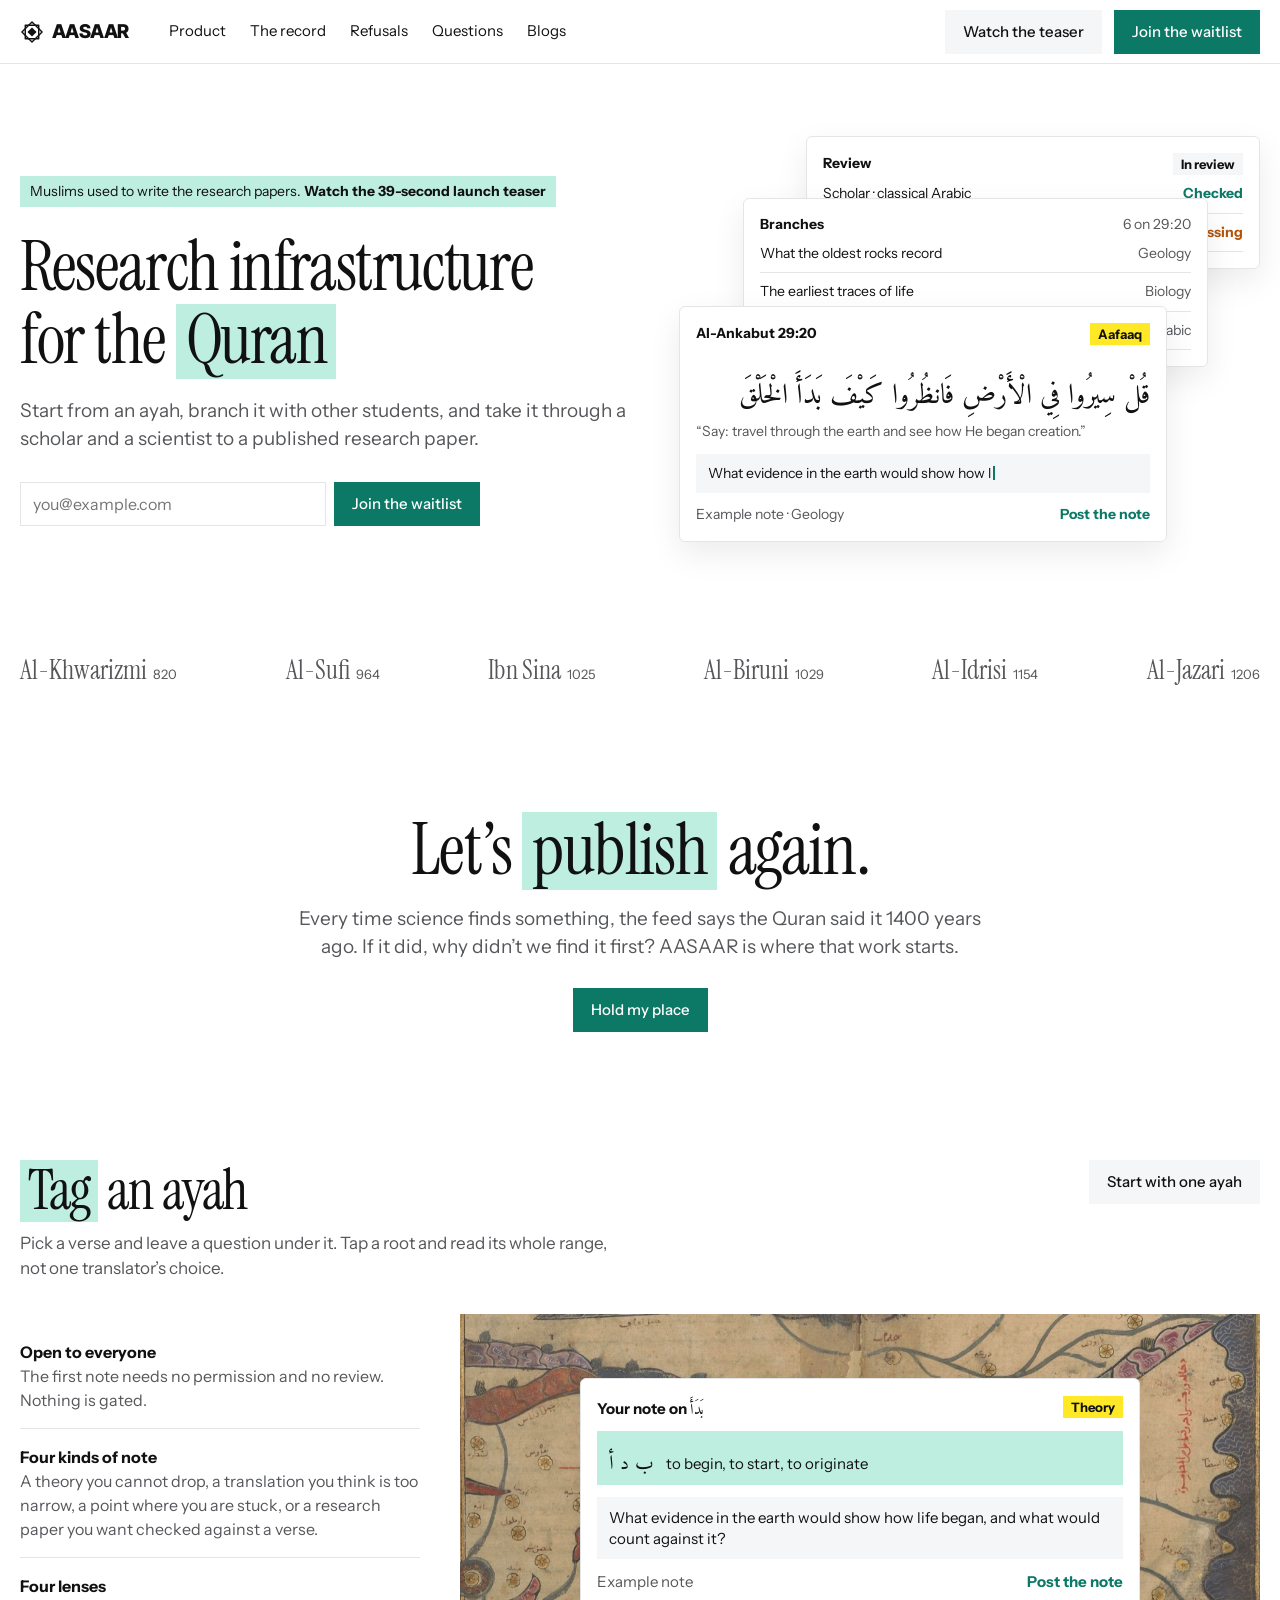
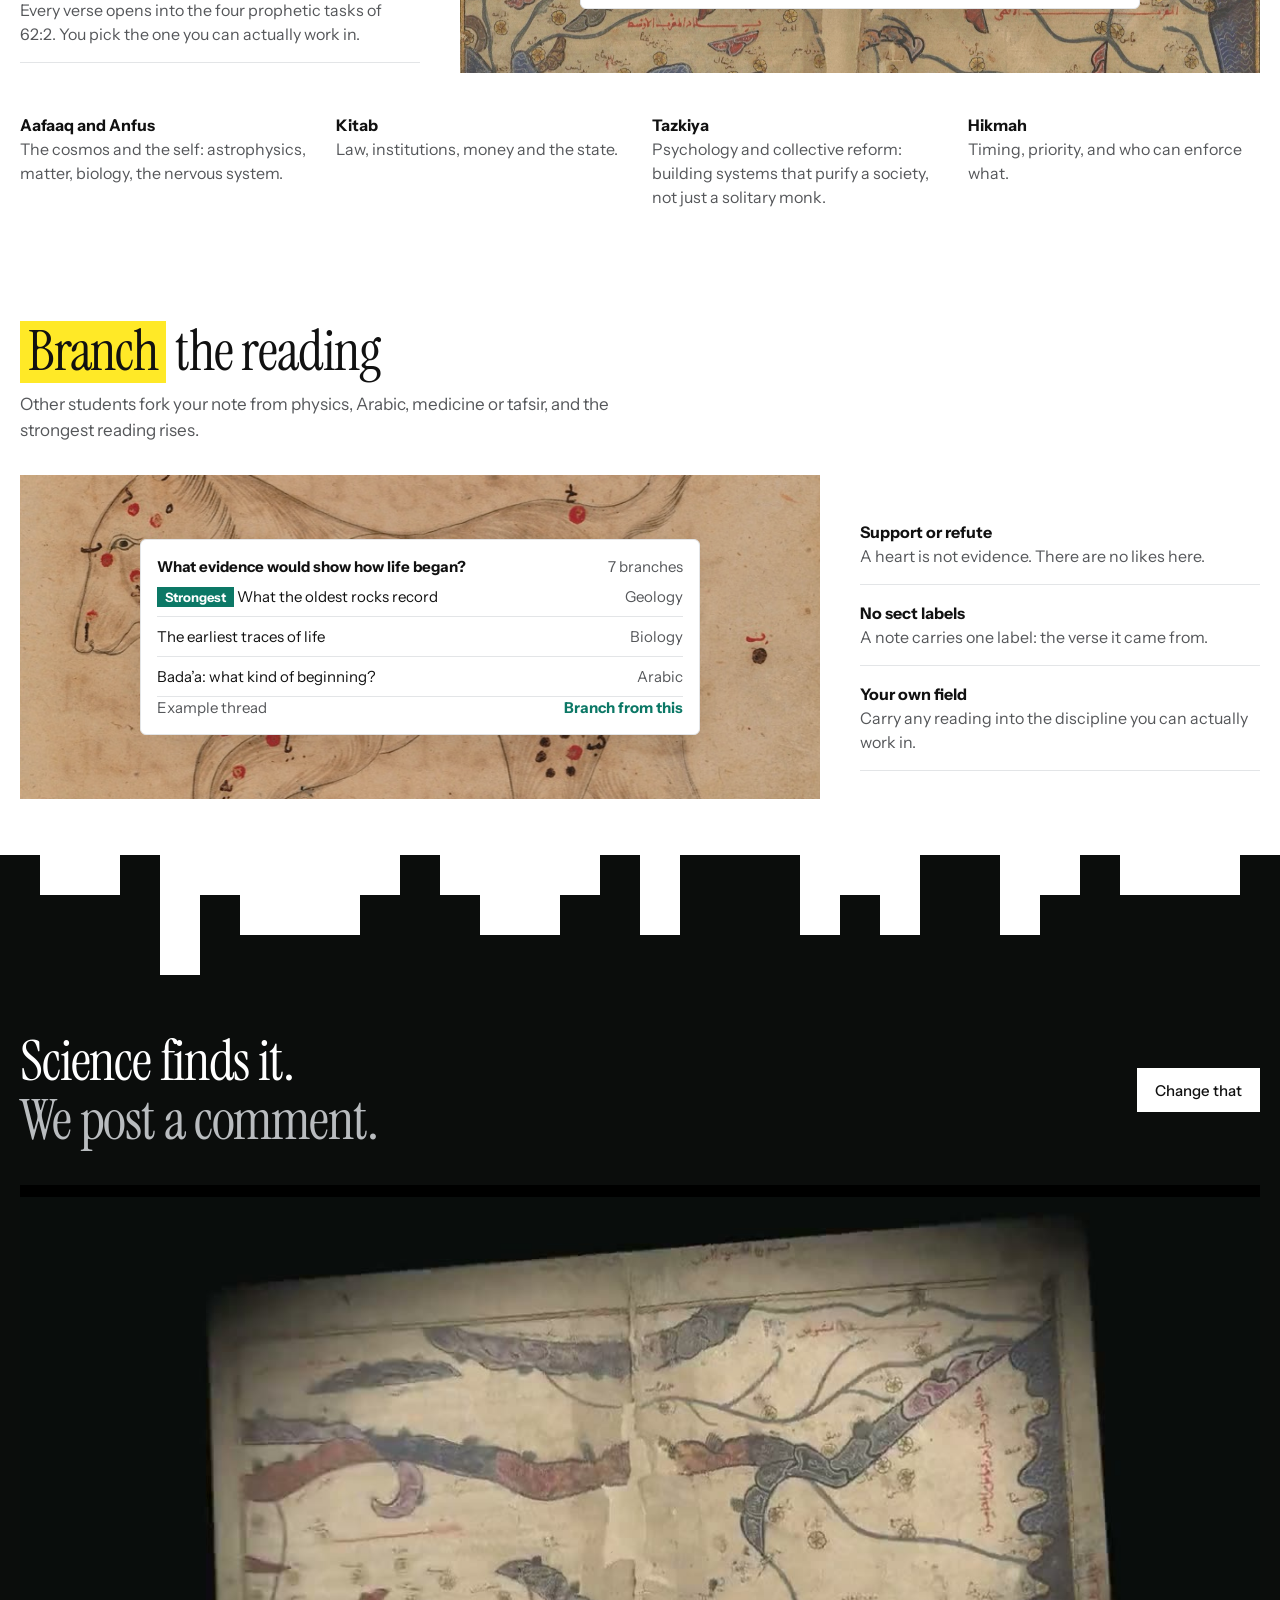
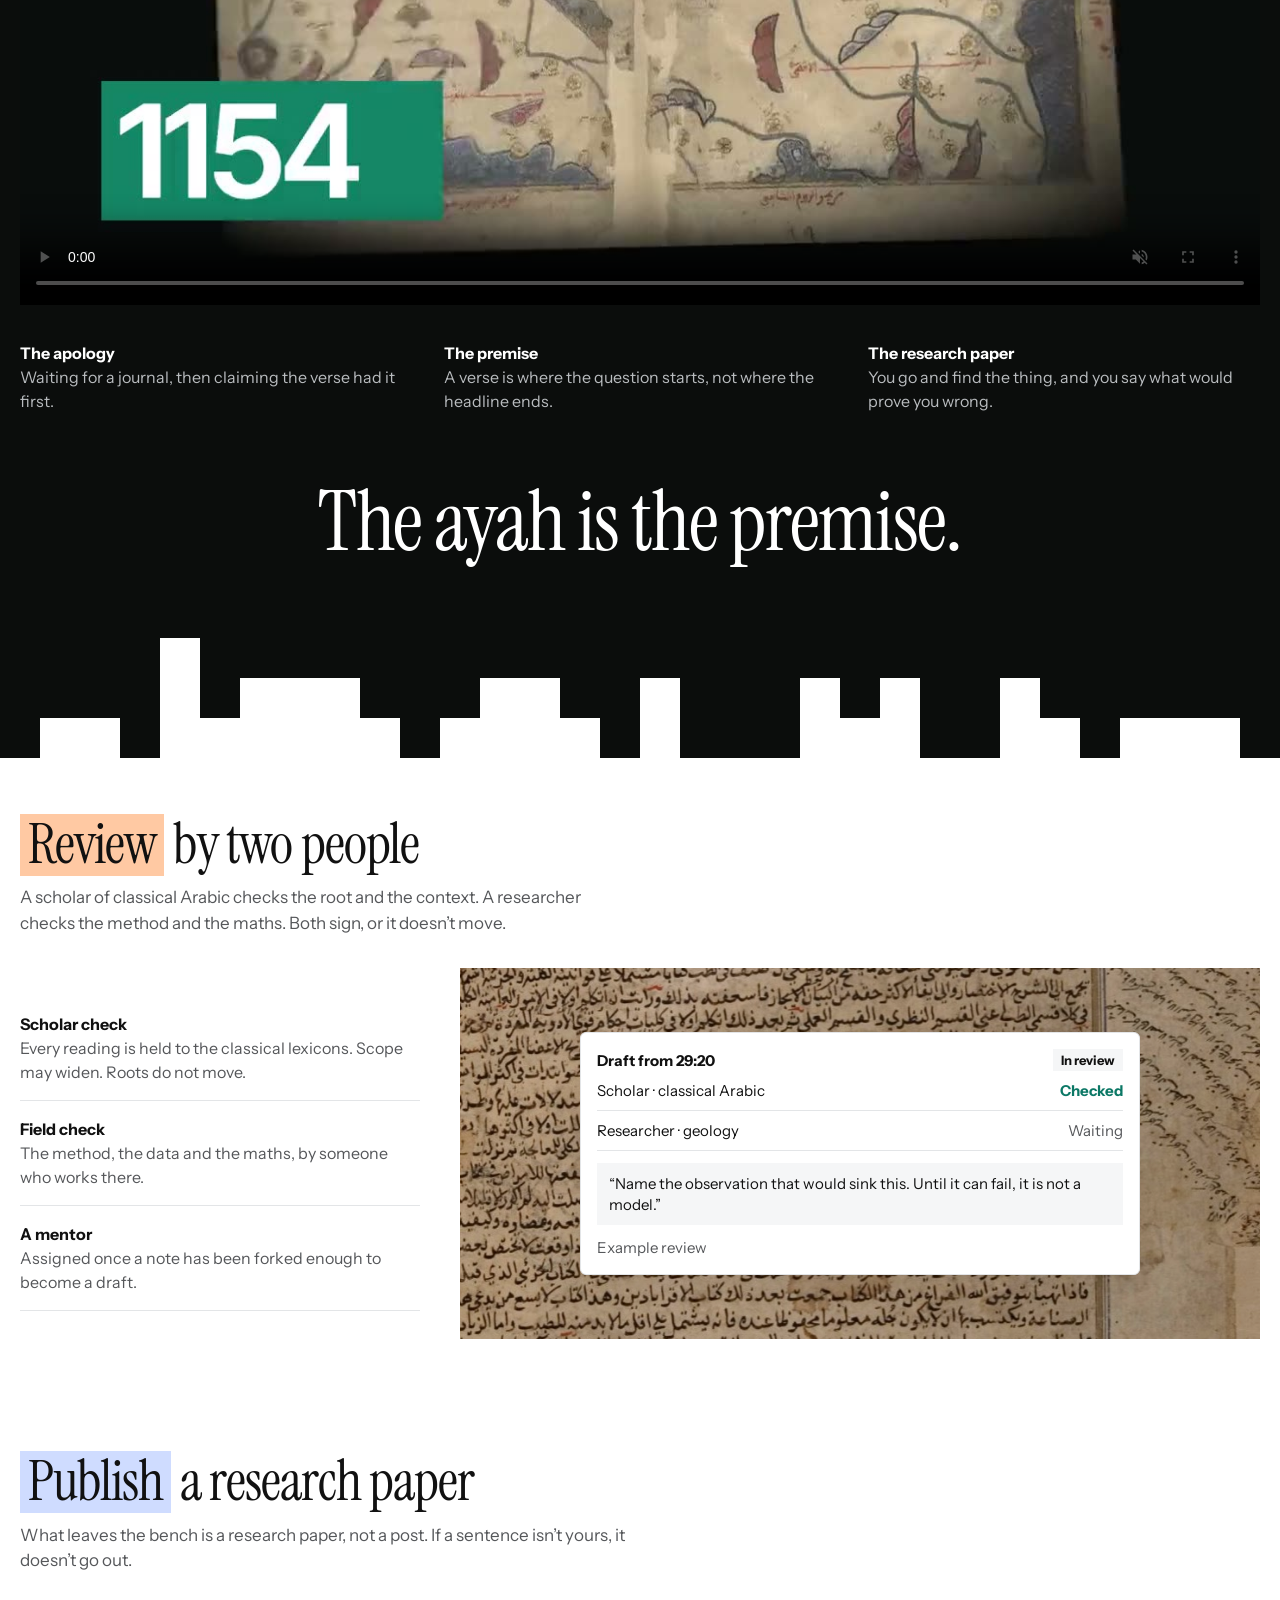
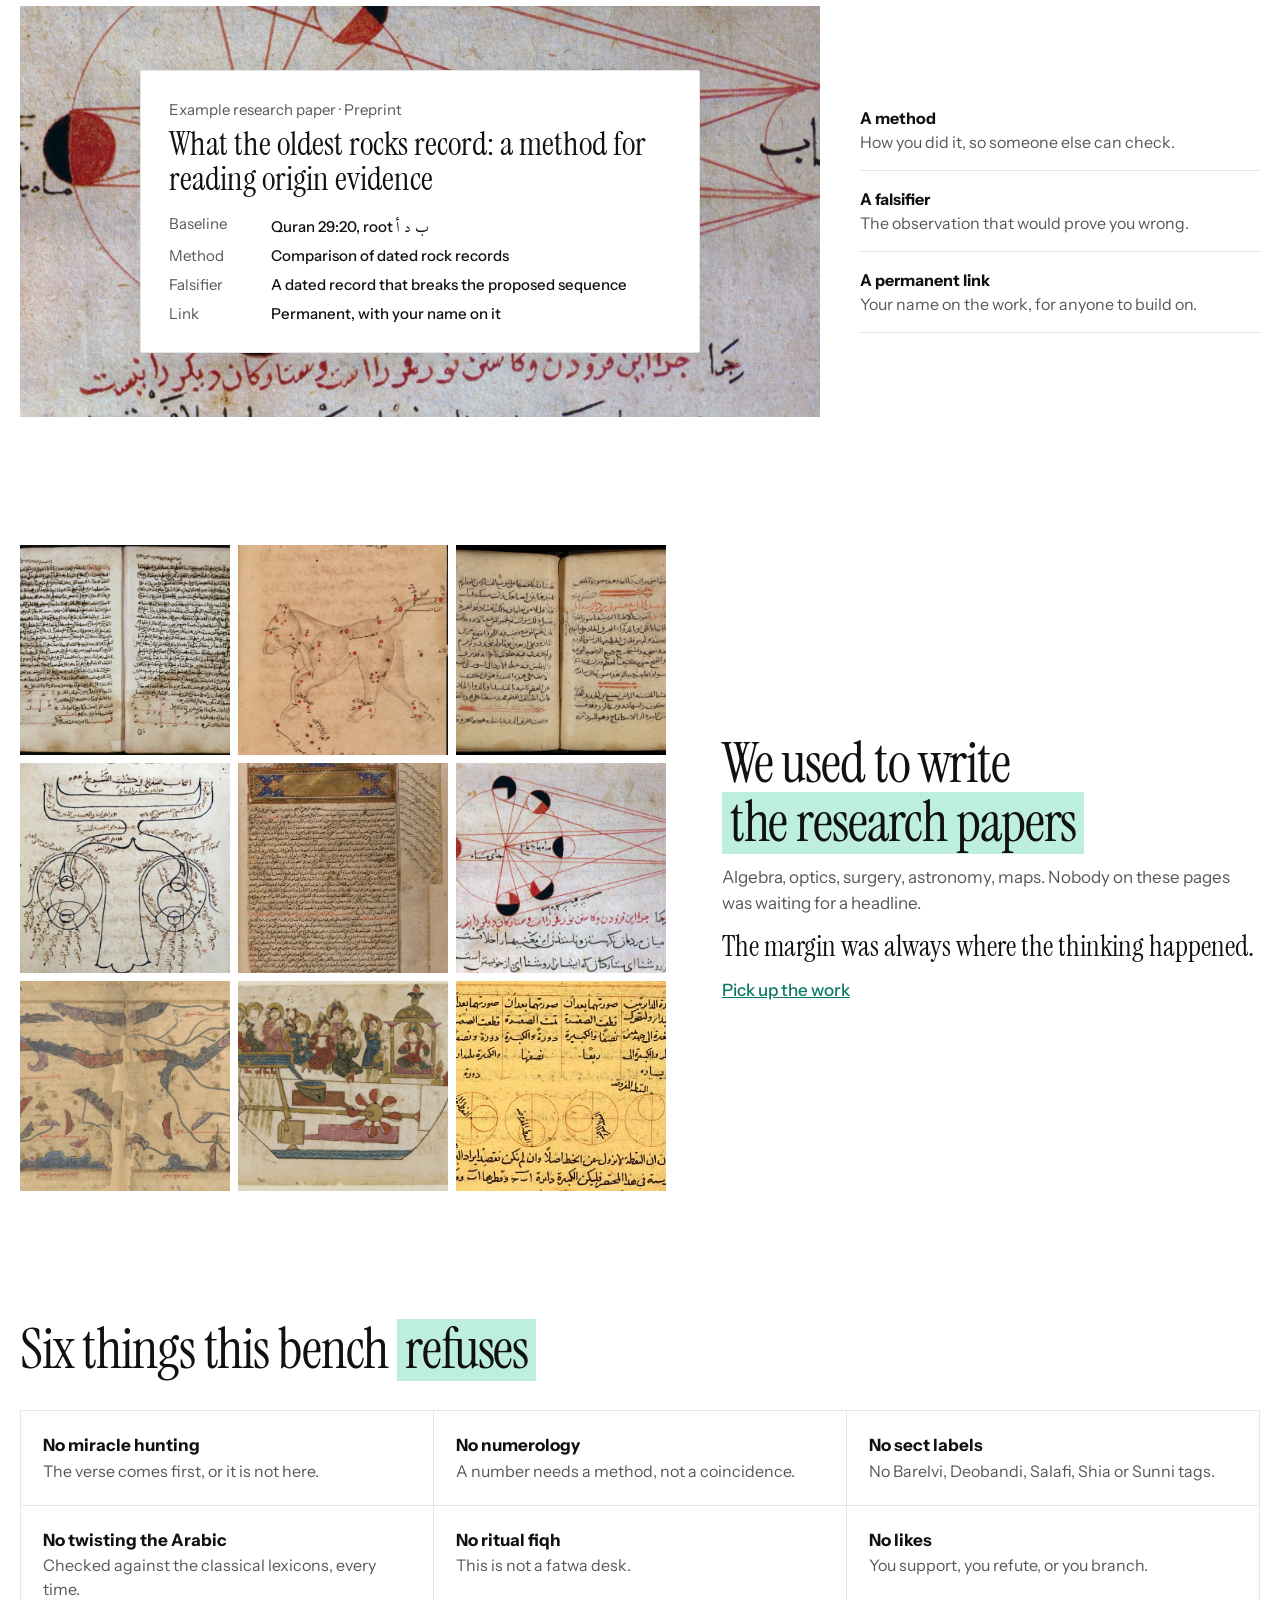
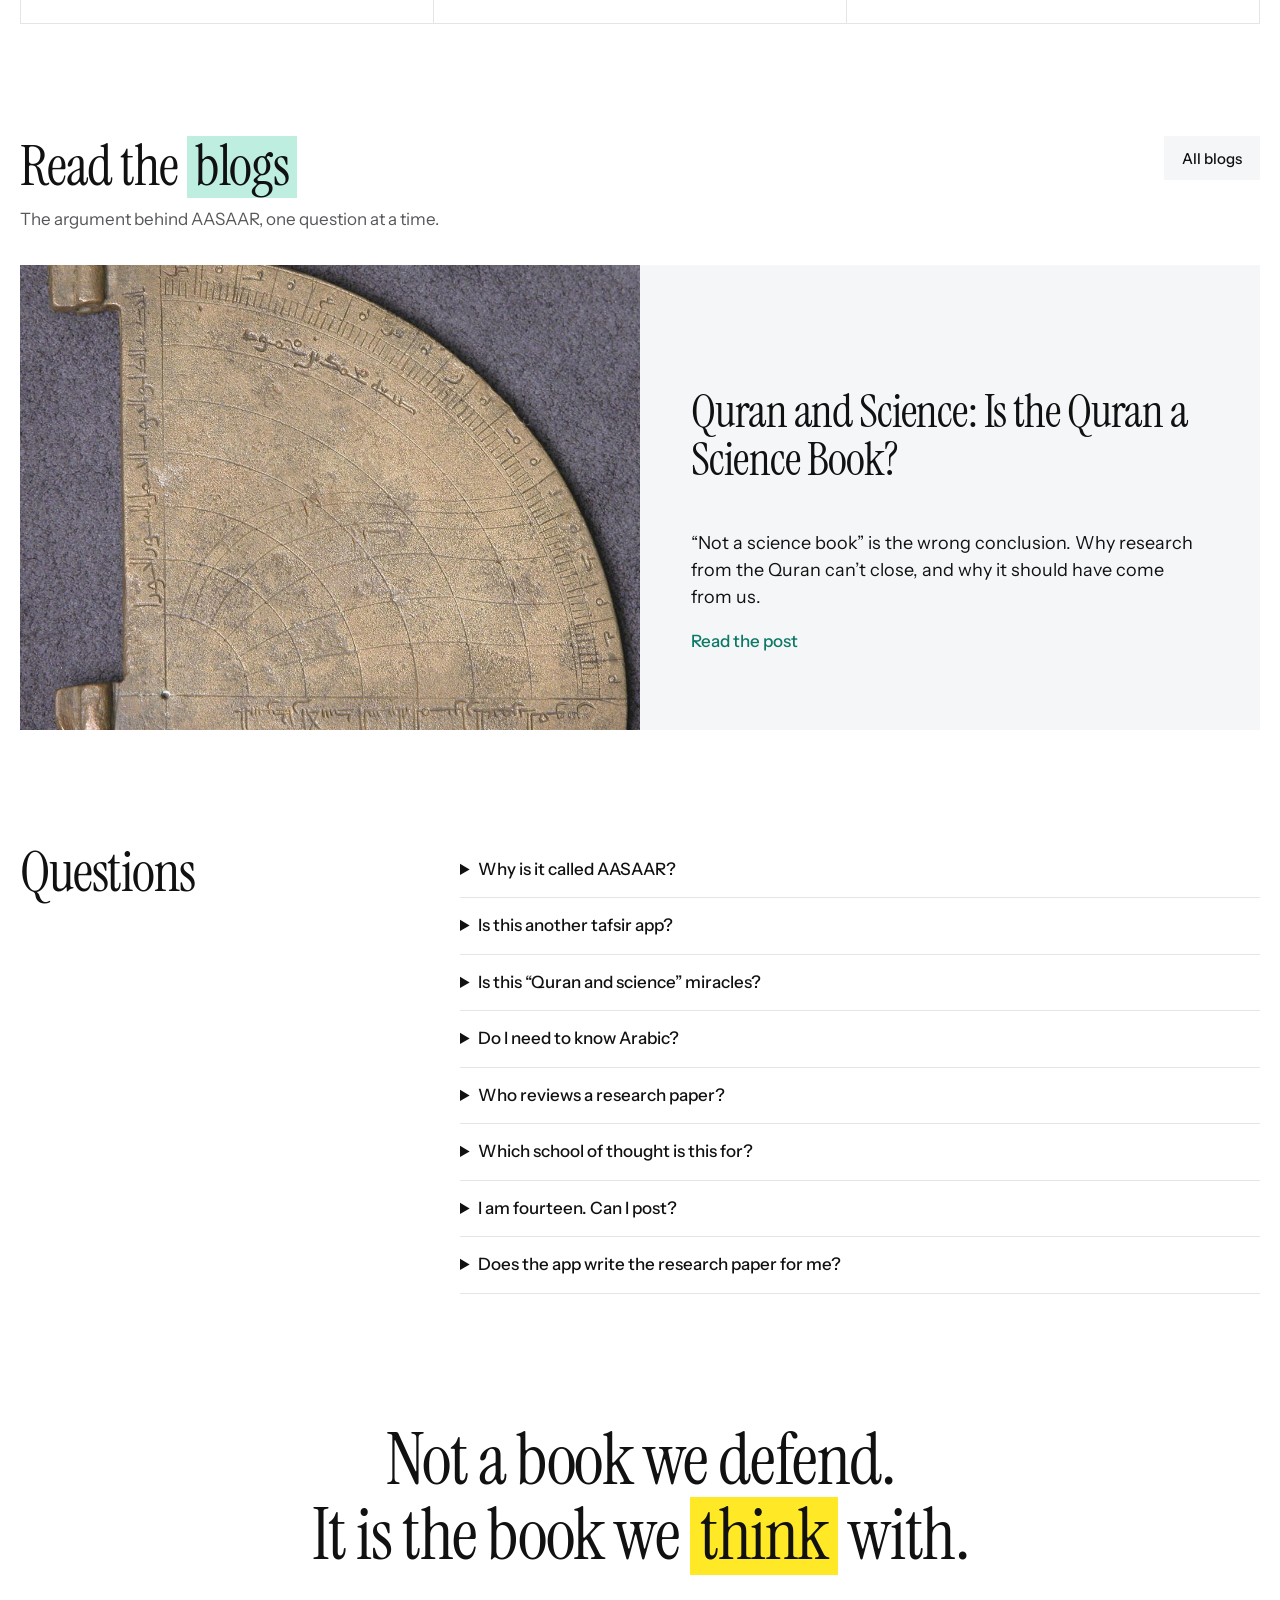
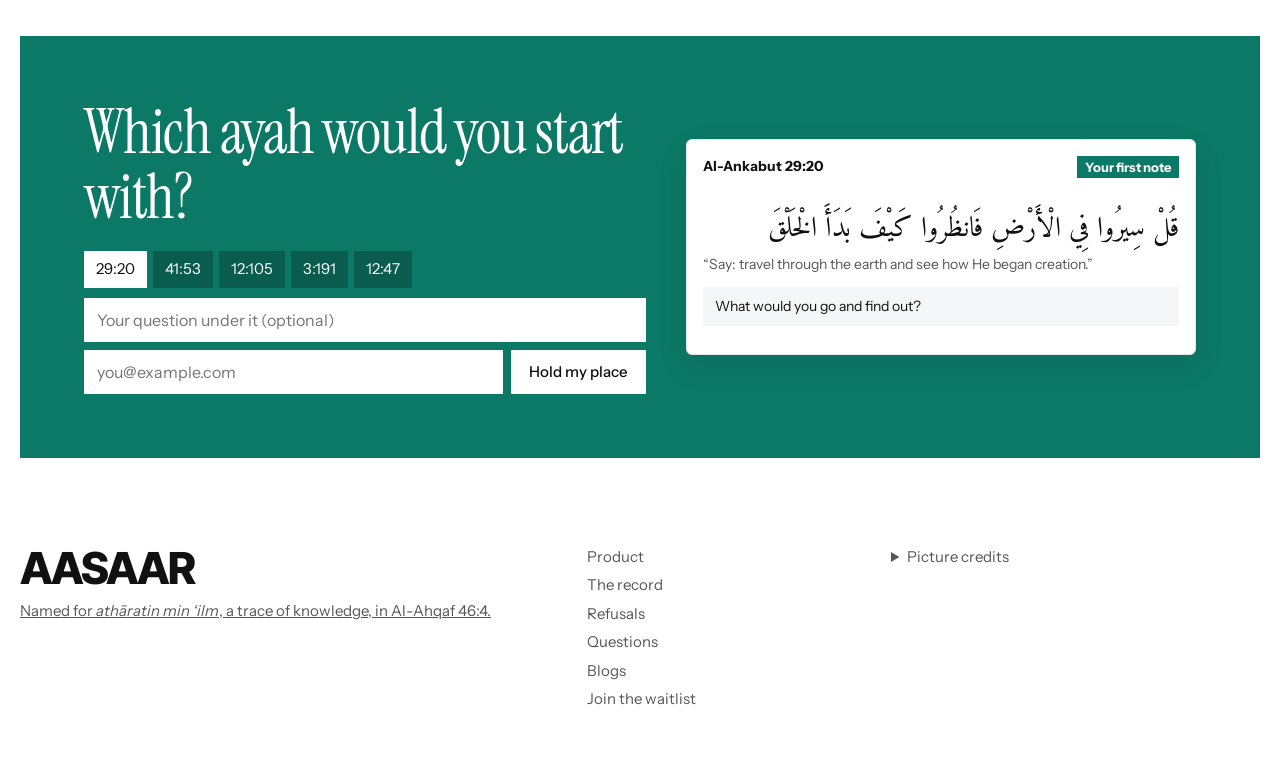
==== commit f7b5f692: "Give each blog post its own images The posts no longer reuse the landing page manuscripts or each ot" ====
--- a/index.html
+++ b/index.html
@@ -127,7 +127,7 @@
 <section class="feature wrap" id="blog">
   <div class="feature__head"><div><h2>Read the <mark>blogs</mark></h2><p>The argument behind AASAAR, one question at a time.</p></div><a class="btn btn--ghost" href="blog/">All blogs</a></div>
   <a class="post-link" href="blog/quran-and-science/">
-    <img src="media/al-sufi-fixed-stars-crop.jpg" alt="A constellation from al-Sufi’s Book of Fixed Stars" loading="lazy">
+    <img src="media/blog/science-quadrant.jpg" alt="A brass horary quadrant engraved with Arabic scales" loading="lazy">
     <div class="post-link__text"><h3 class="post-link__title">Quran and Science: Is the Quran a Science Book?</h3><p>“Not a science book” is the wrong conclusion. Why research from the Quran can’t close, and why it should have come from us.</p><span class="more">Read the post</span></div>
   </a>
 </section>
--- a/style.css
+++ b/style.css
@@ -114,7 +114,7 @@
 .prose table{width:100%;margin:24px 0;border-collapse:collapse;font-size:16px}
 .prose th,.prose td{padding:12px 16px 12px 0;border-bottom:1px solid var(--line);text-align:left;vertical-align:top}.prose th{font-weight:700}
 .prose td:first-child{width:32%}
-.prose .tiles{margin:24px 0}.prose span[lang=ar]{white-space:nowrap}.prose .small{color:var(--soft);font-size:16px}.prose .sources li{font-size:16px;margin:6px 0}
+.prose .tiles{margin:24px 0}.fig .tiles{margin:0}.fig-pair{display:grid;grid-template-columns:1fr 1fr;gap:12px}.fig-pair img{width:100%;aspect-ratio:1;object-fit:cover}.fig--half{max-width:50%}.prose span[lang=ar]{white-space:nowrap}.prose .small{color:var(--soft);font-size:16px}.prose .sources li{font-size:16px;margin:6px 0}
 
 @media (max-width:900px){
   .post-link,.post-head,.post-body{grid-template-columns:minmax(0,1fr)}.post-head{gap:28px;padding:44px 0 32px}.post-body{gap:32px}
@@ -174,4 +174,4 @@
 .prose .notes__row p{margin:0;padding:14px;background:var(--tint2);font-size:16px;line-height:1.35;rotate:-1.5deg}
 .prose .notes__row p:nth-child(2){rotate:1deg;translate:0 6px}.prose .notes__row p:nth-child(3){rotate:-.5deg}
 .notes__row b{display:block;font-size:24px;line-height:1.7}
-@media (max-width:600px){.fig--side{float:none;width:100%;margin:24px 0}.notes__row{grid-template-columns:1fr}}
+@media (max-width:600px){.fig--side{float:none;width:100%;margin:24px 0}.fig--half{max-width:none}.topics thead{display:none}.topics tr{display:block;padding:14px 0;border-bottom:1px solid var(--line)}.topics td{display:block;width:auto!important;padding:2px 0;border:0}.topics td:first-child{color:var(--soft);font-size:15px}.topics td:nth-child(2){font-weight:500}.topics td[data-label]{color:var(--soft);font-size:15px}.topics td[data-label]::before{content:attr(data-label)}.notes__row{grid-template-columns:1fr}}
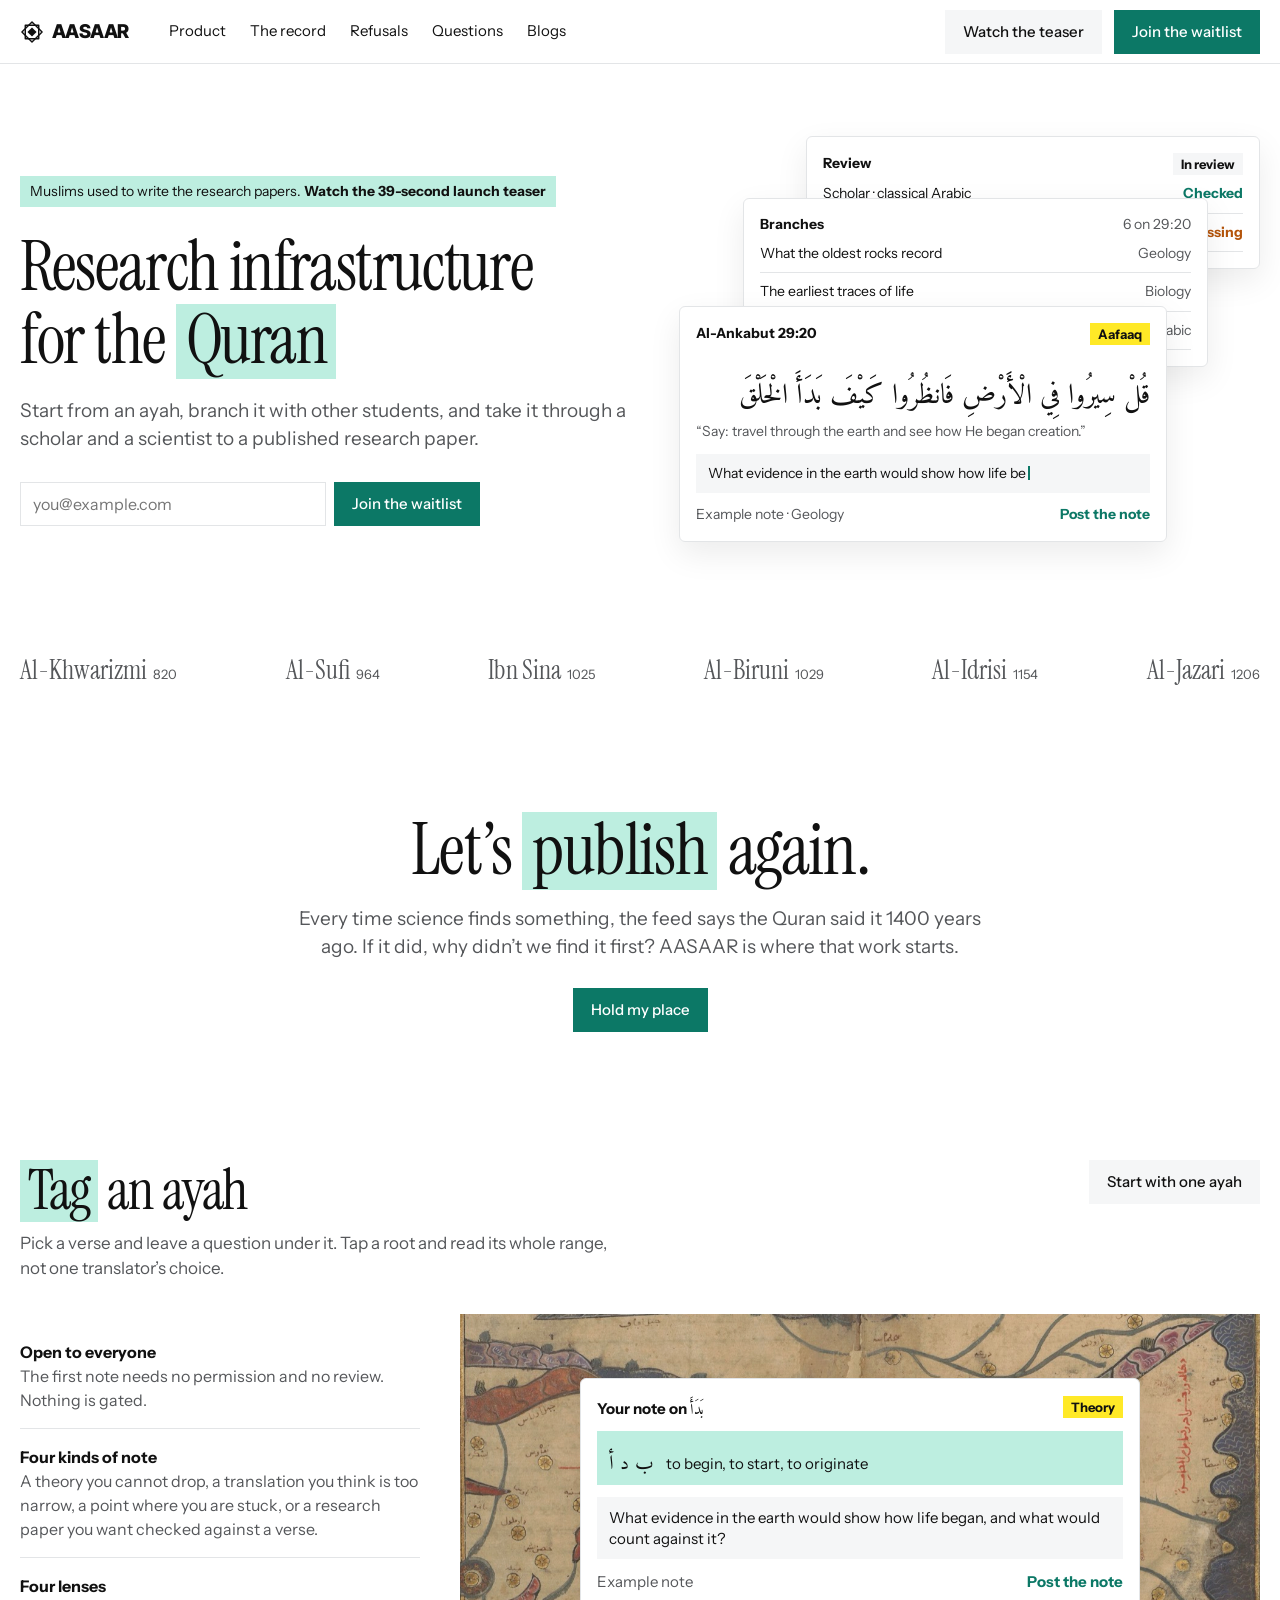
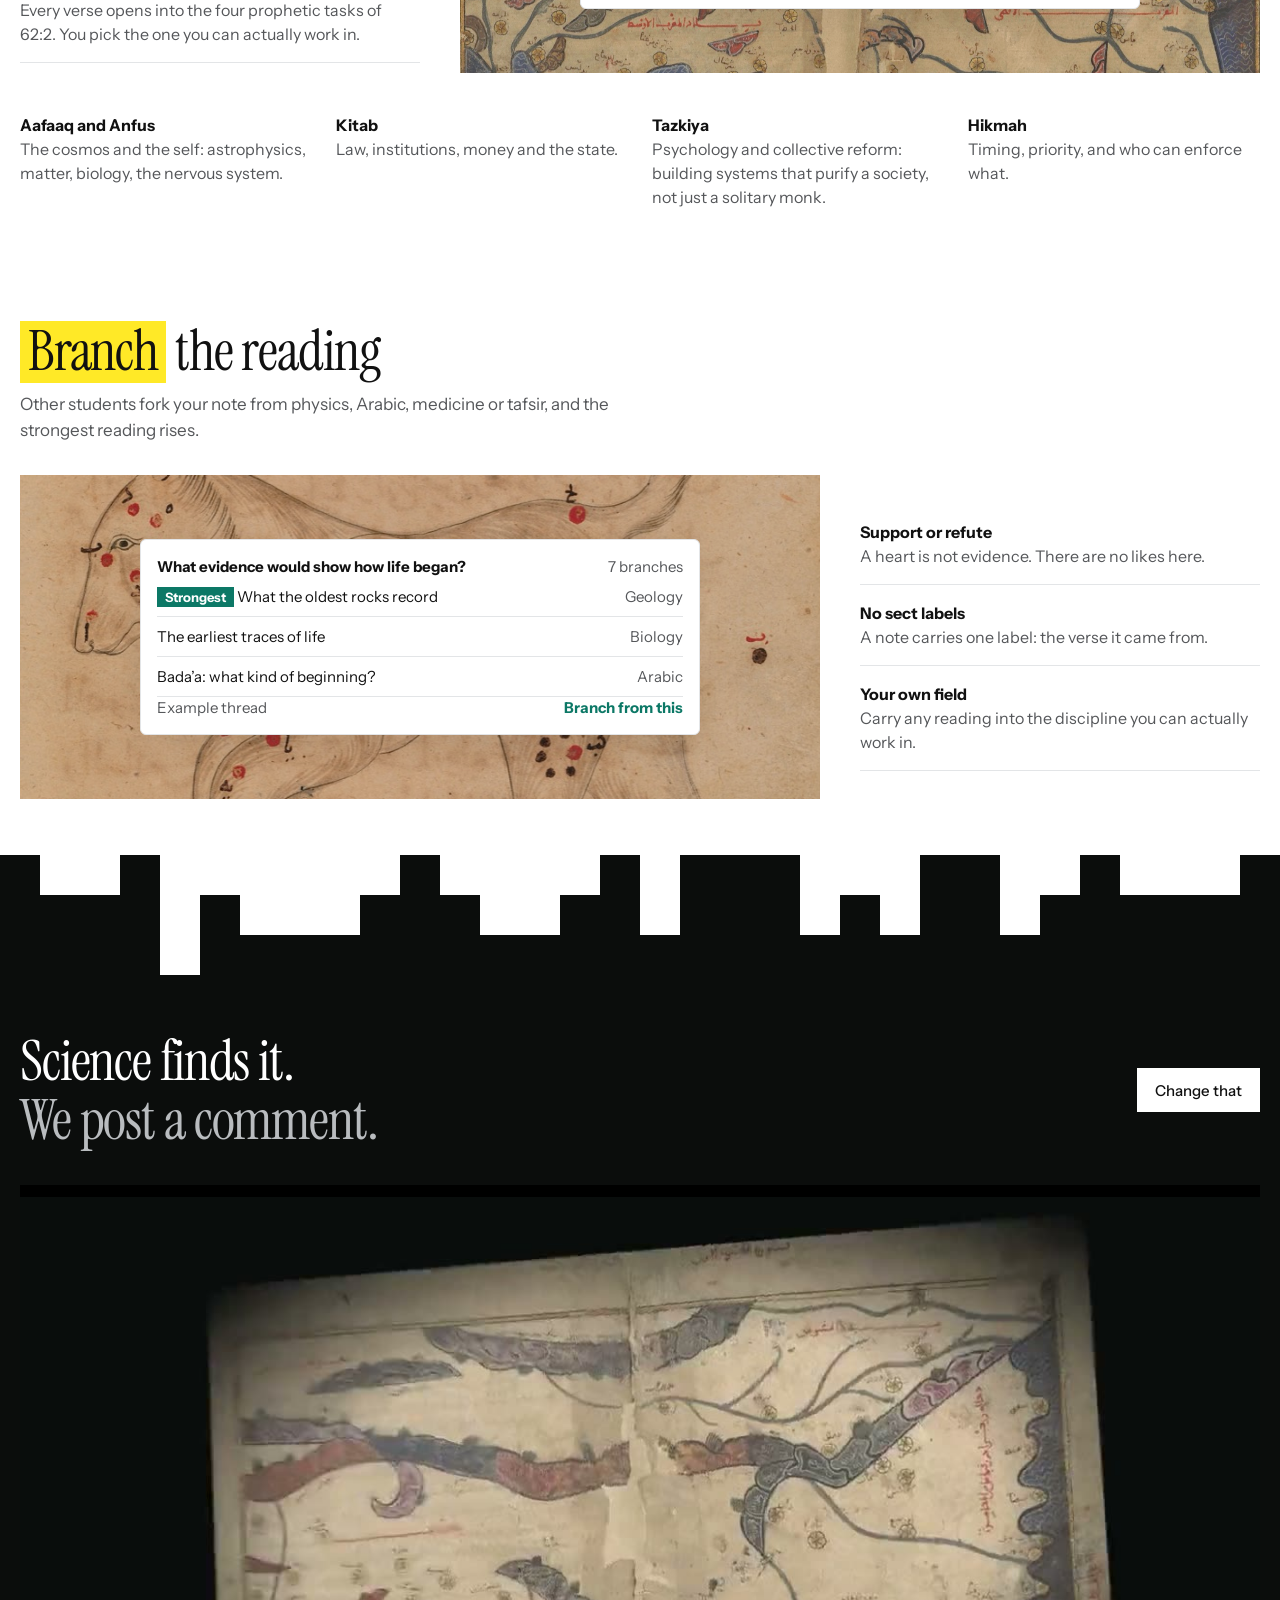
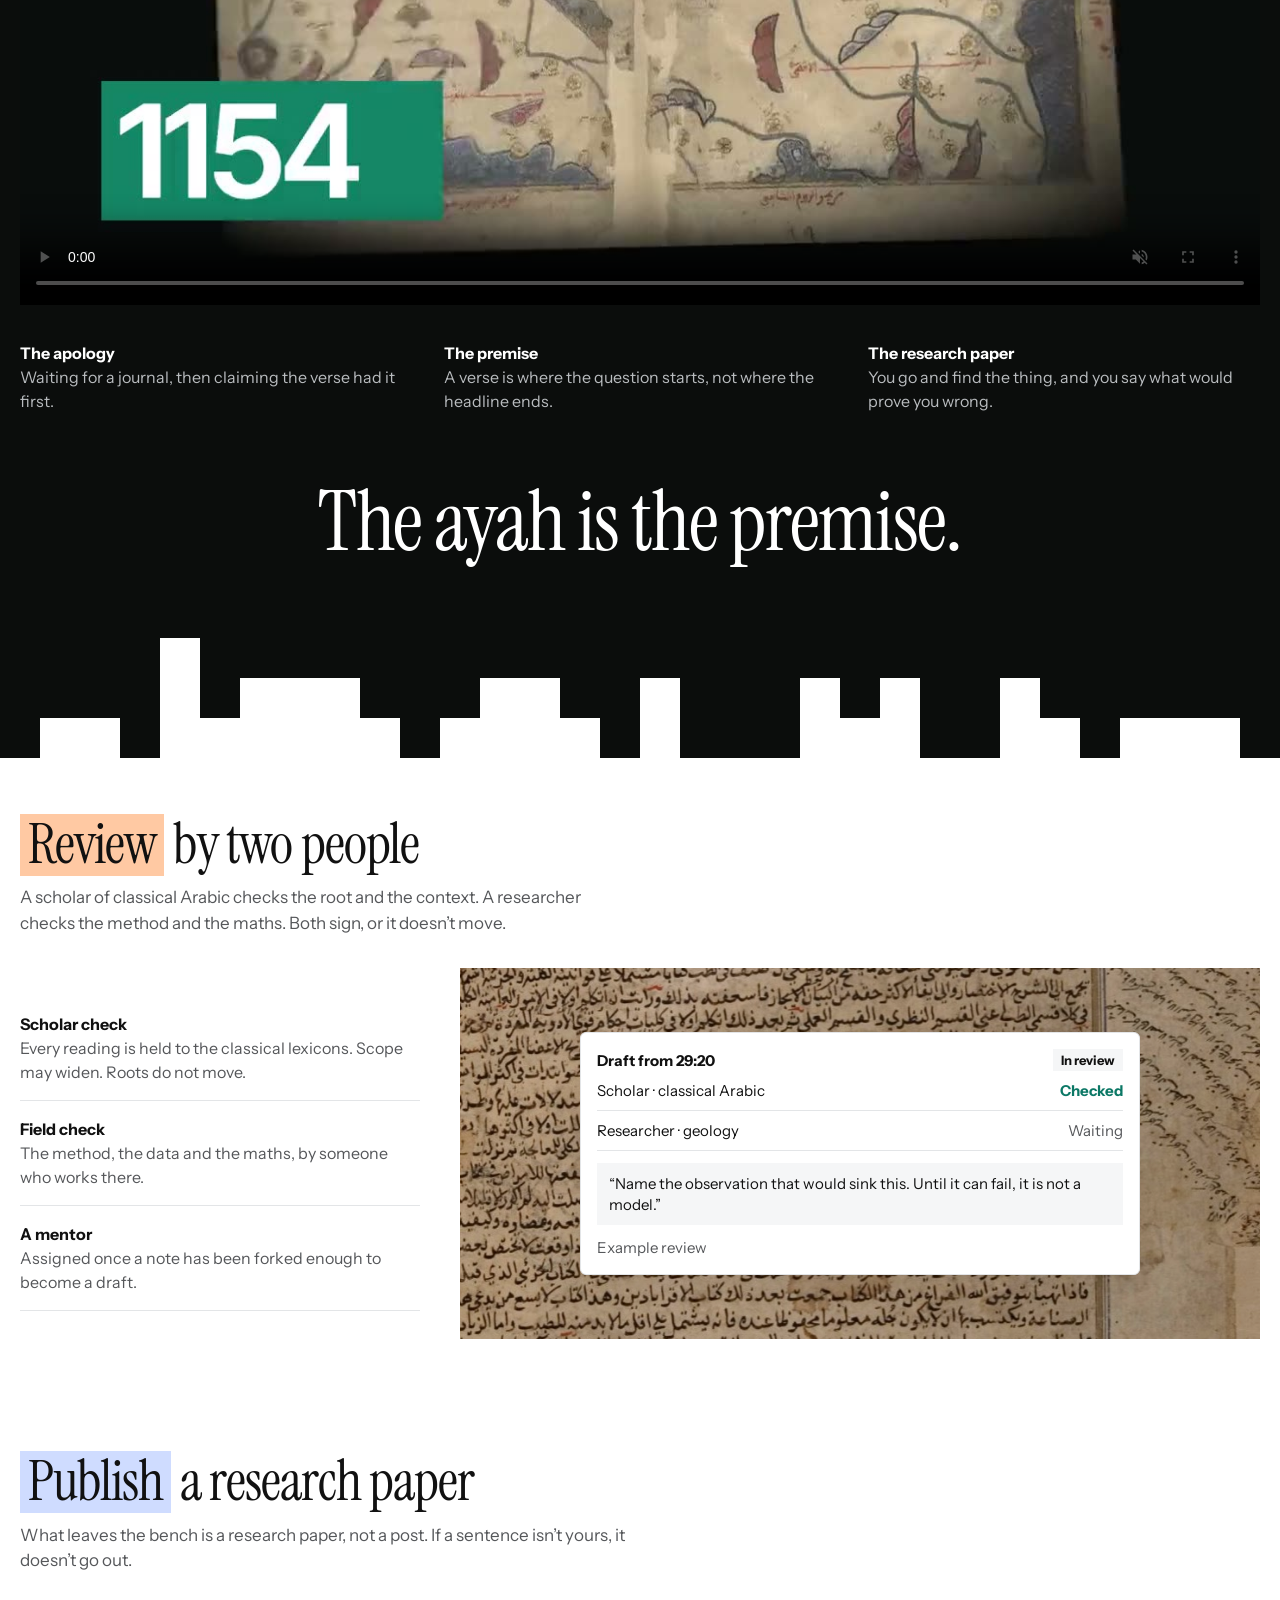
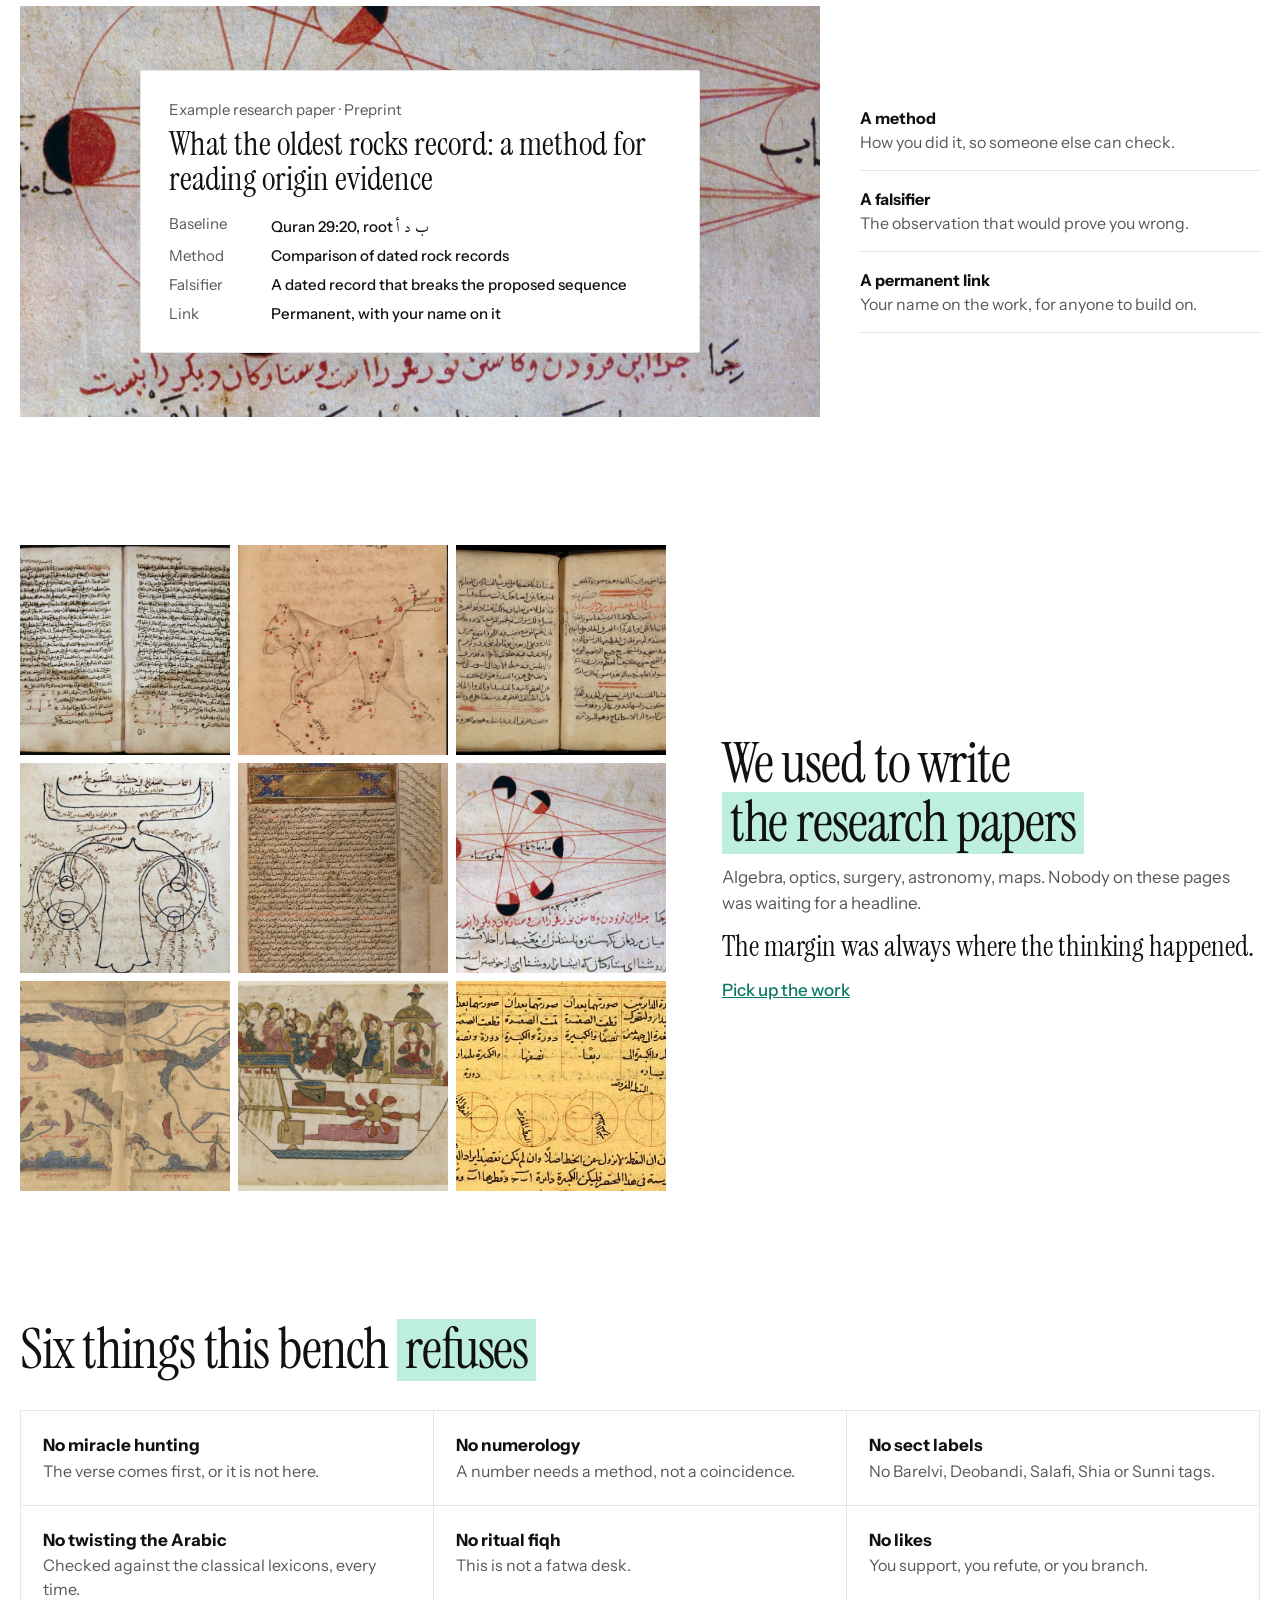
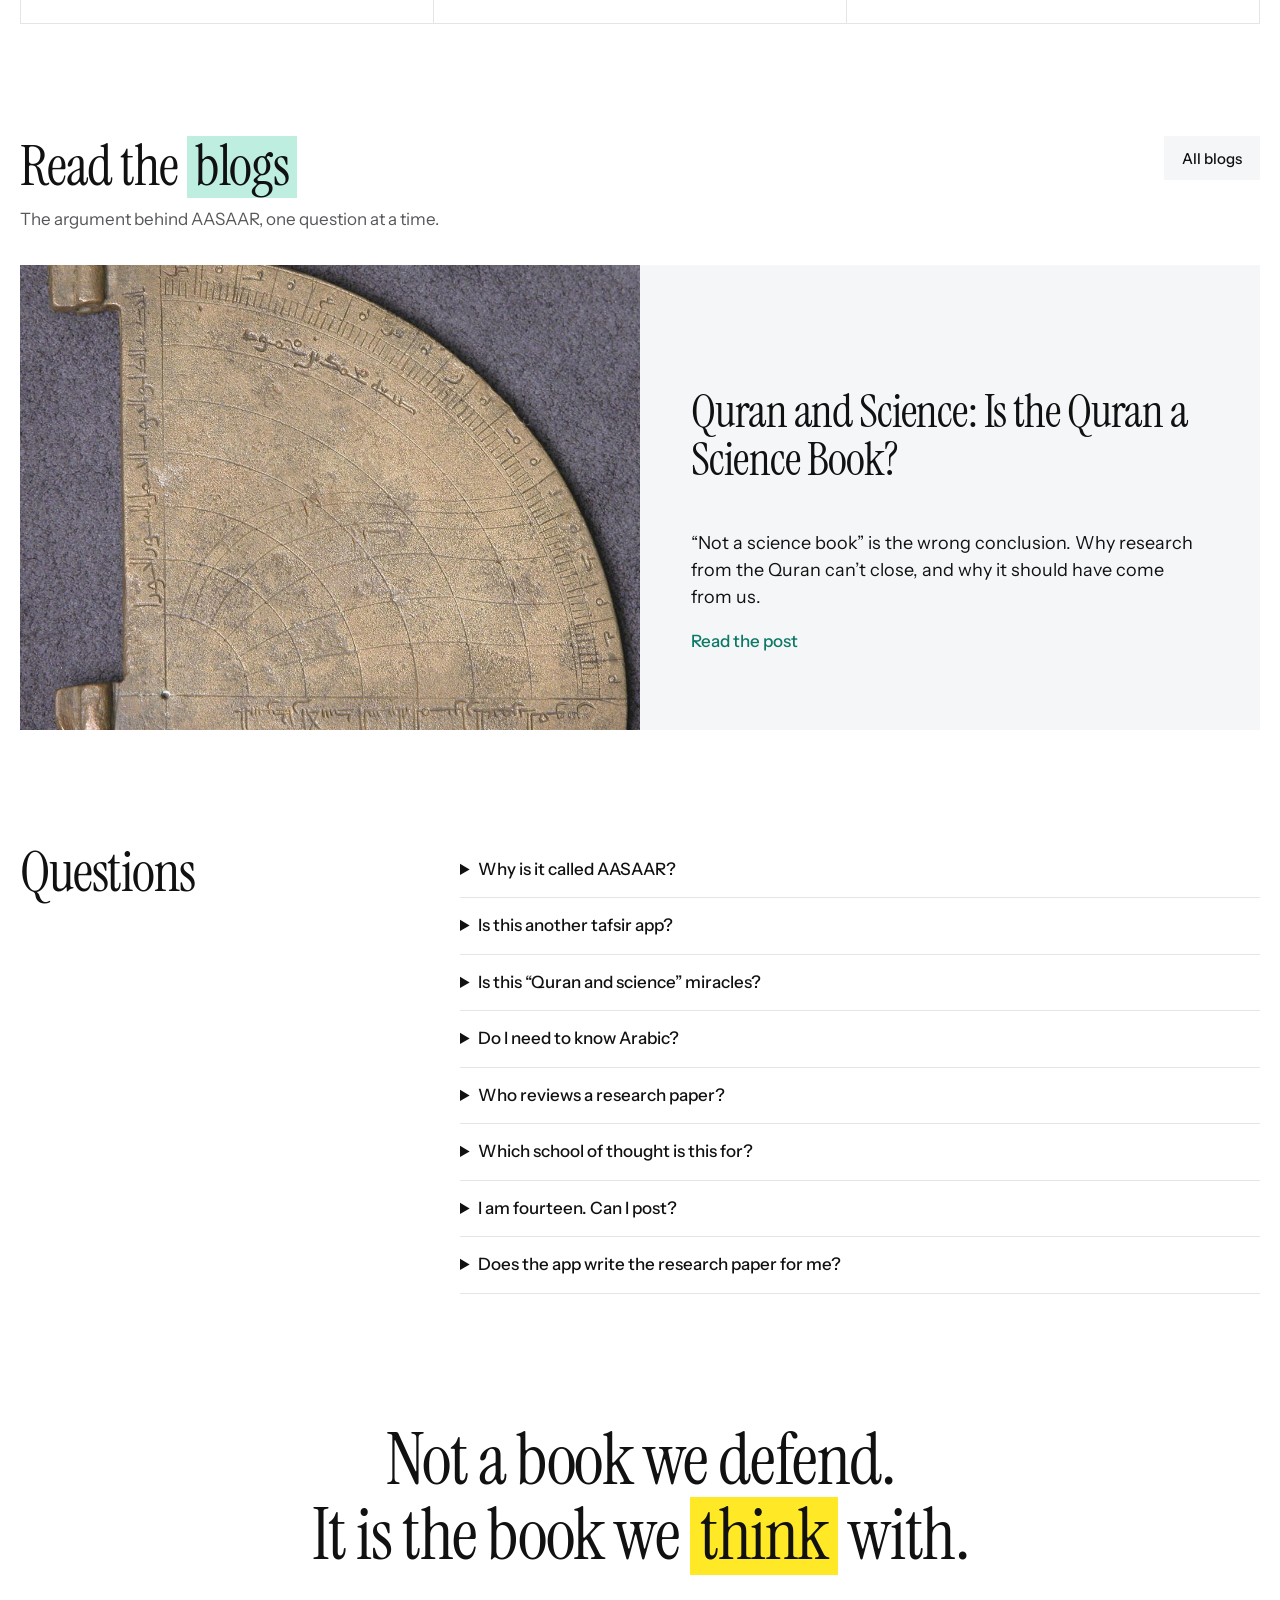
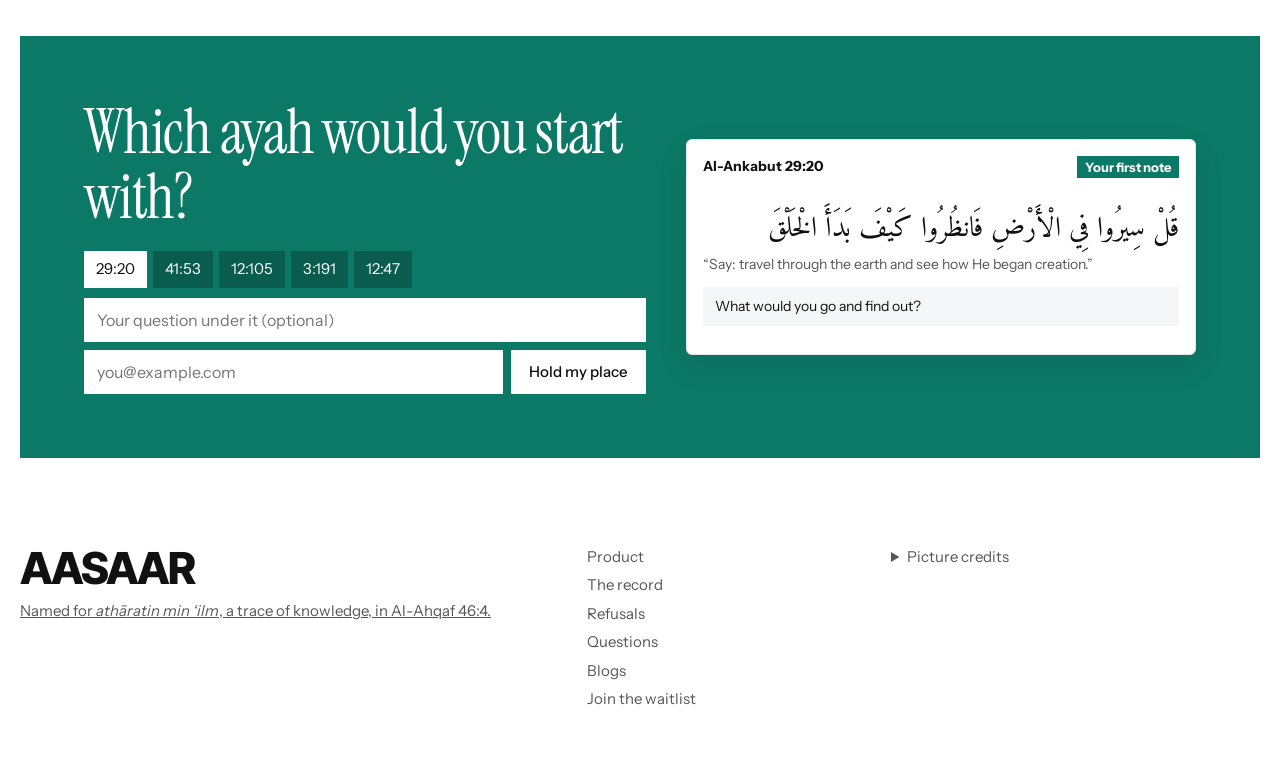
==== commit cce6efe8: "Move hosting to Cloudflare Workers on aasaar.tech Serve the static site from a Cloudflare Worker (wr" ====
--- a/index.html
+++ b/index.html
@@ -5,7 +5,7 @@
 <meta name="viewport" content="width=device-width, initial-scale=1">
 <meta property="og:title" content="AASAAR: research infrastructure for the Quran">
 <meta property="og:description" content="We used to write the research papers. Let's publish again. Join the waitlist.">
-<meta property="og:image" content="https://devv-shayan.github.io/aasaar/media/reel-poster.jpg">
+<meta property="og:image" content="https://aasaar.tech/media/reel-poster.jpg">
 <meta name="twitter:card" content="summary_large_image">
 <title>AASAAR: research infrastructure for the Quran</title>
 <meta name="description" content="AASAAR is research infrastructure for the Quran: start from an ayah, branch it, and take it through a scholar and a scientist to a published research paper.">
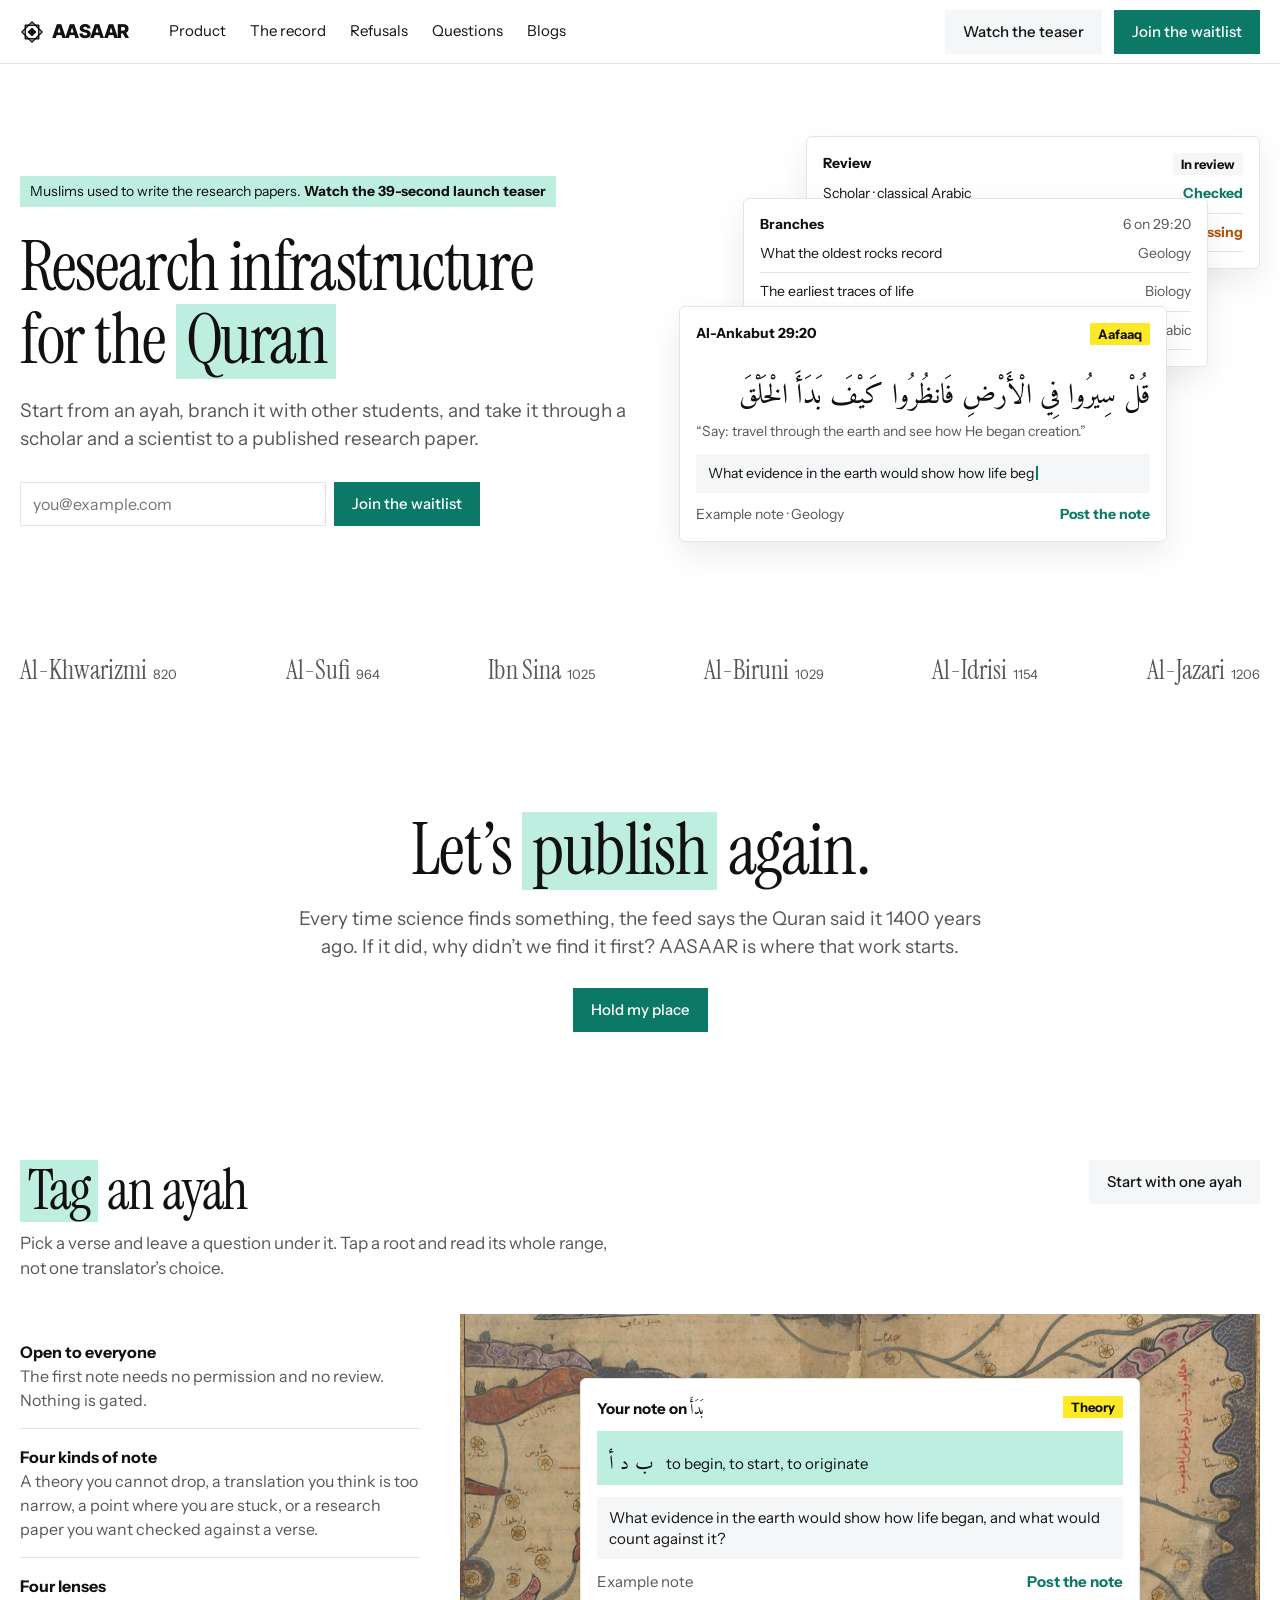
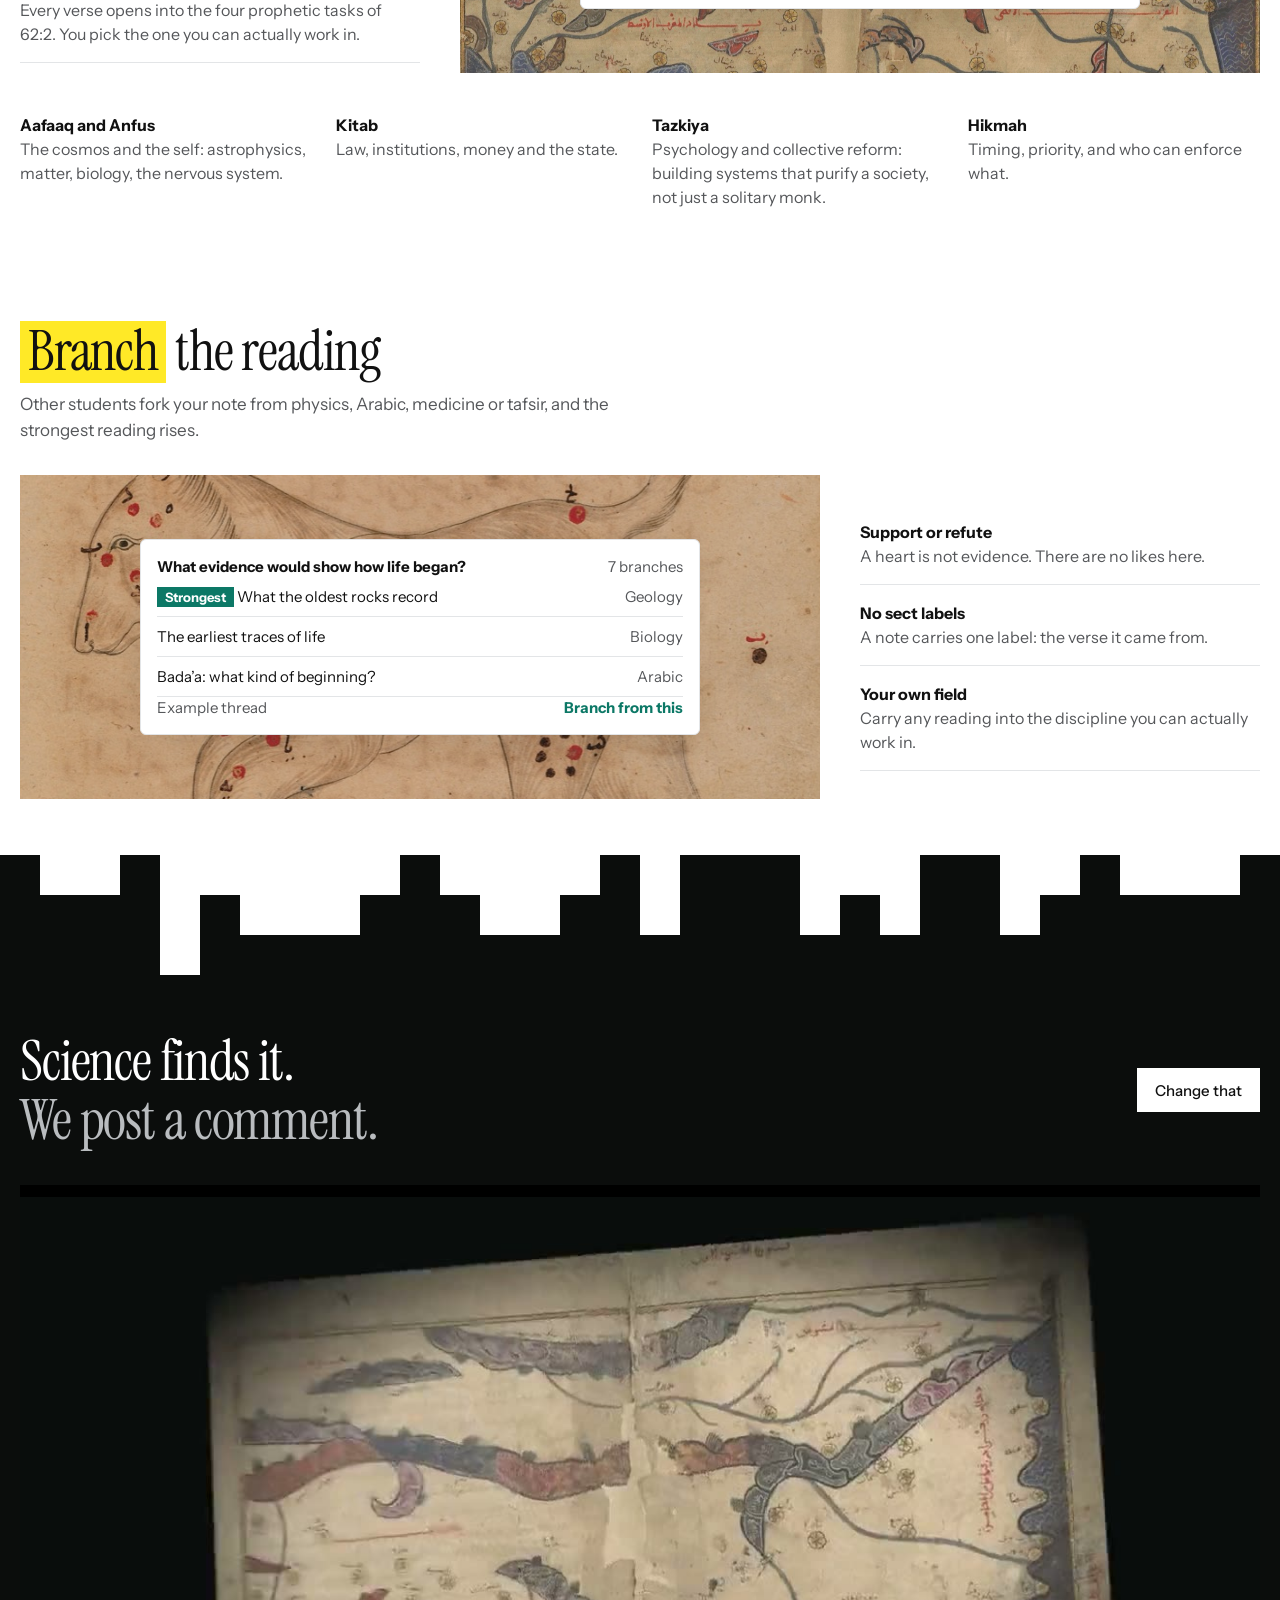
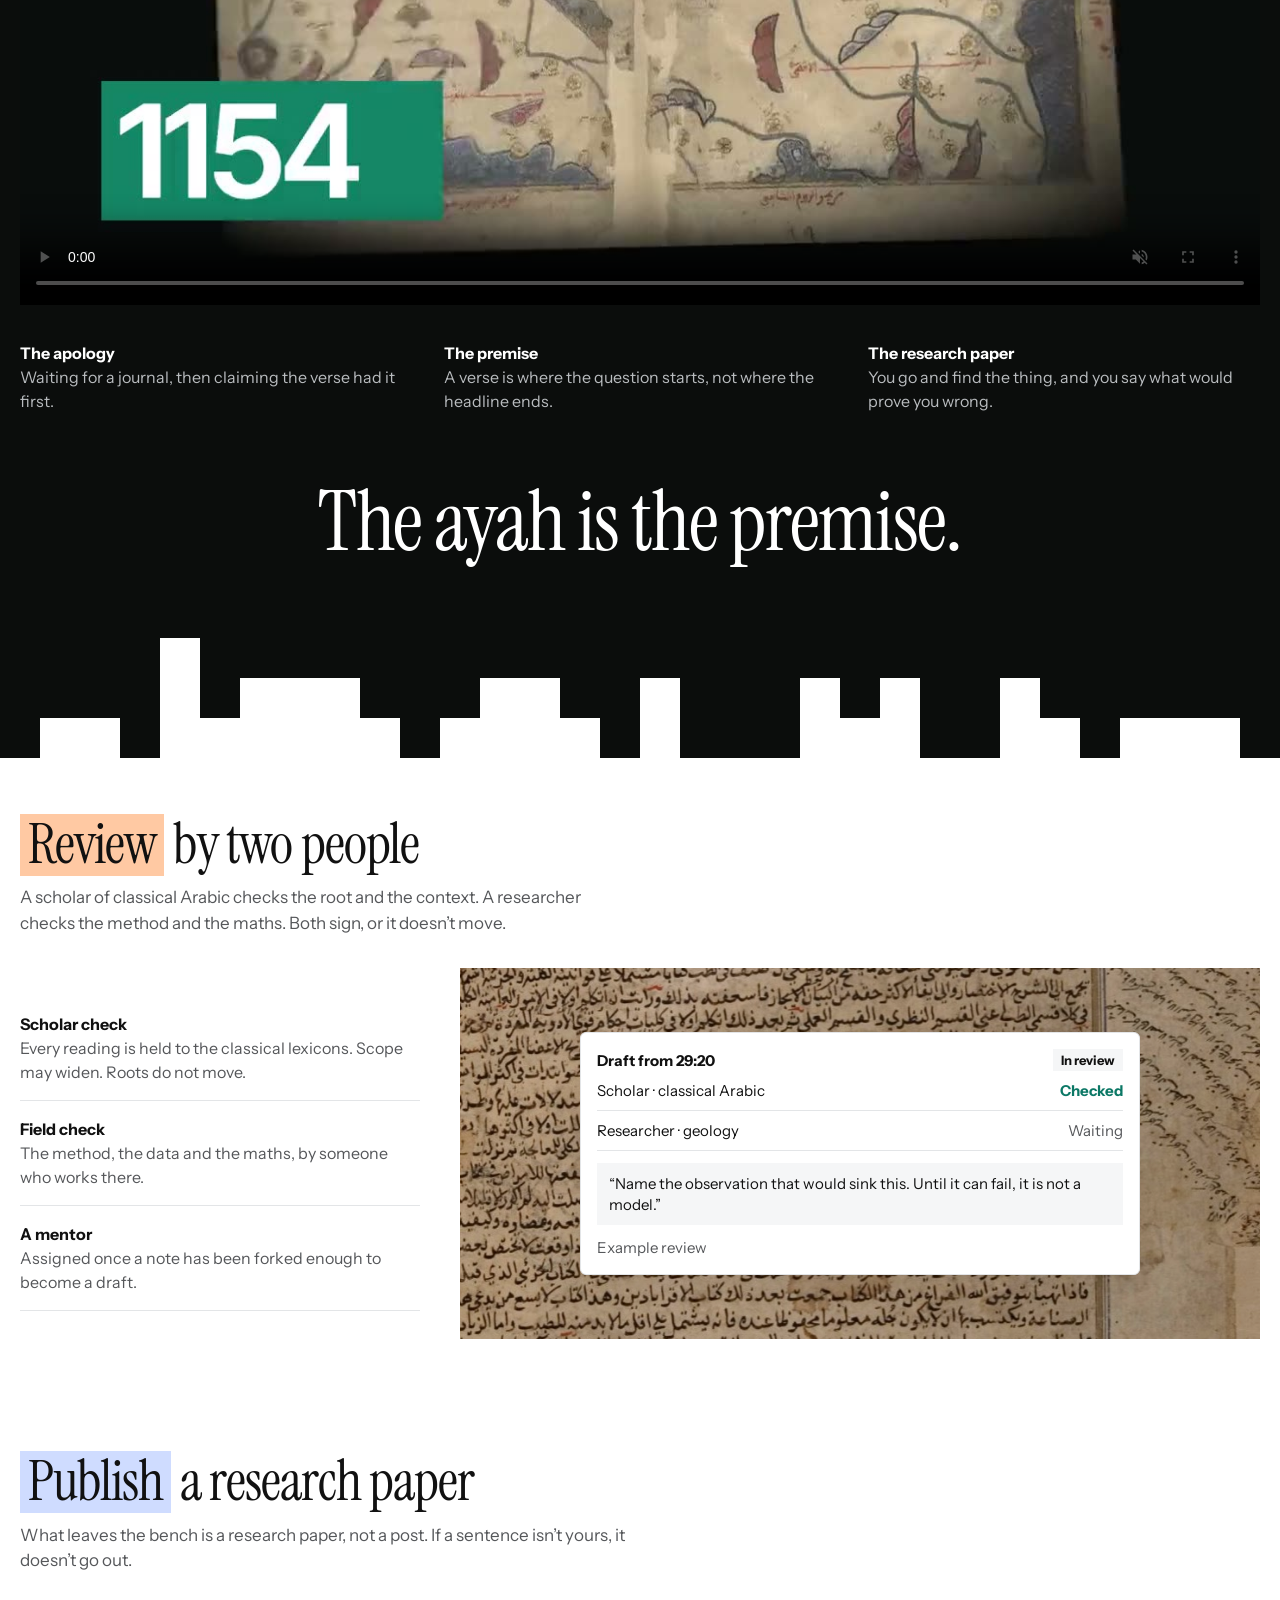
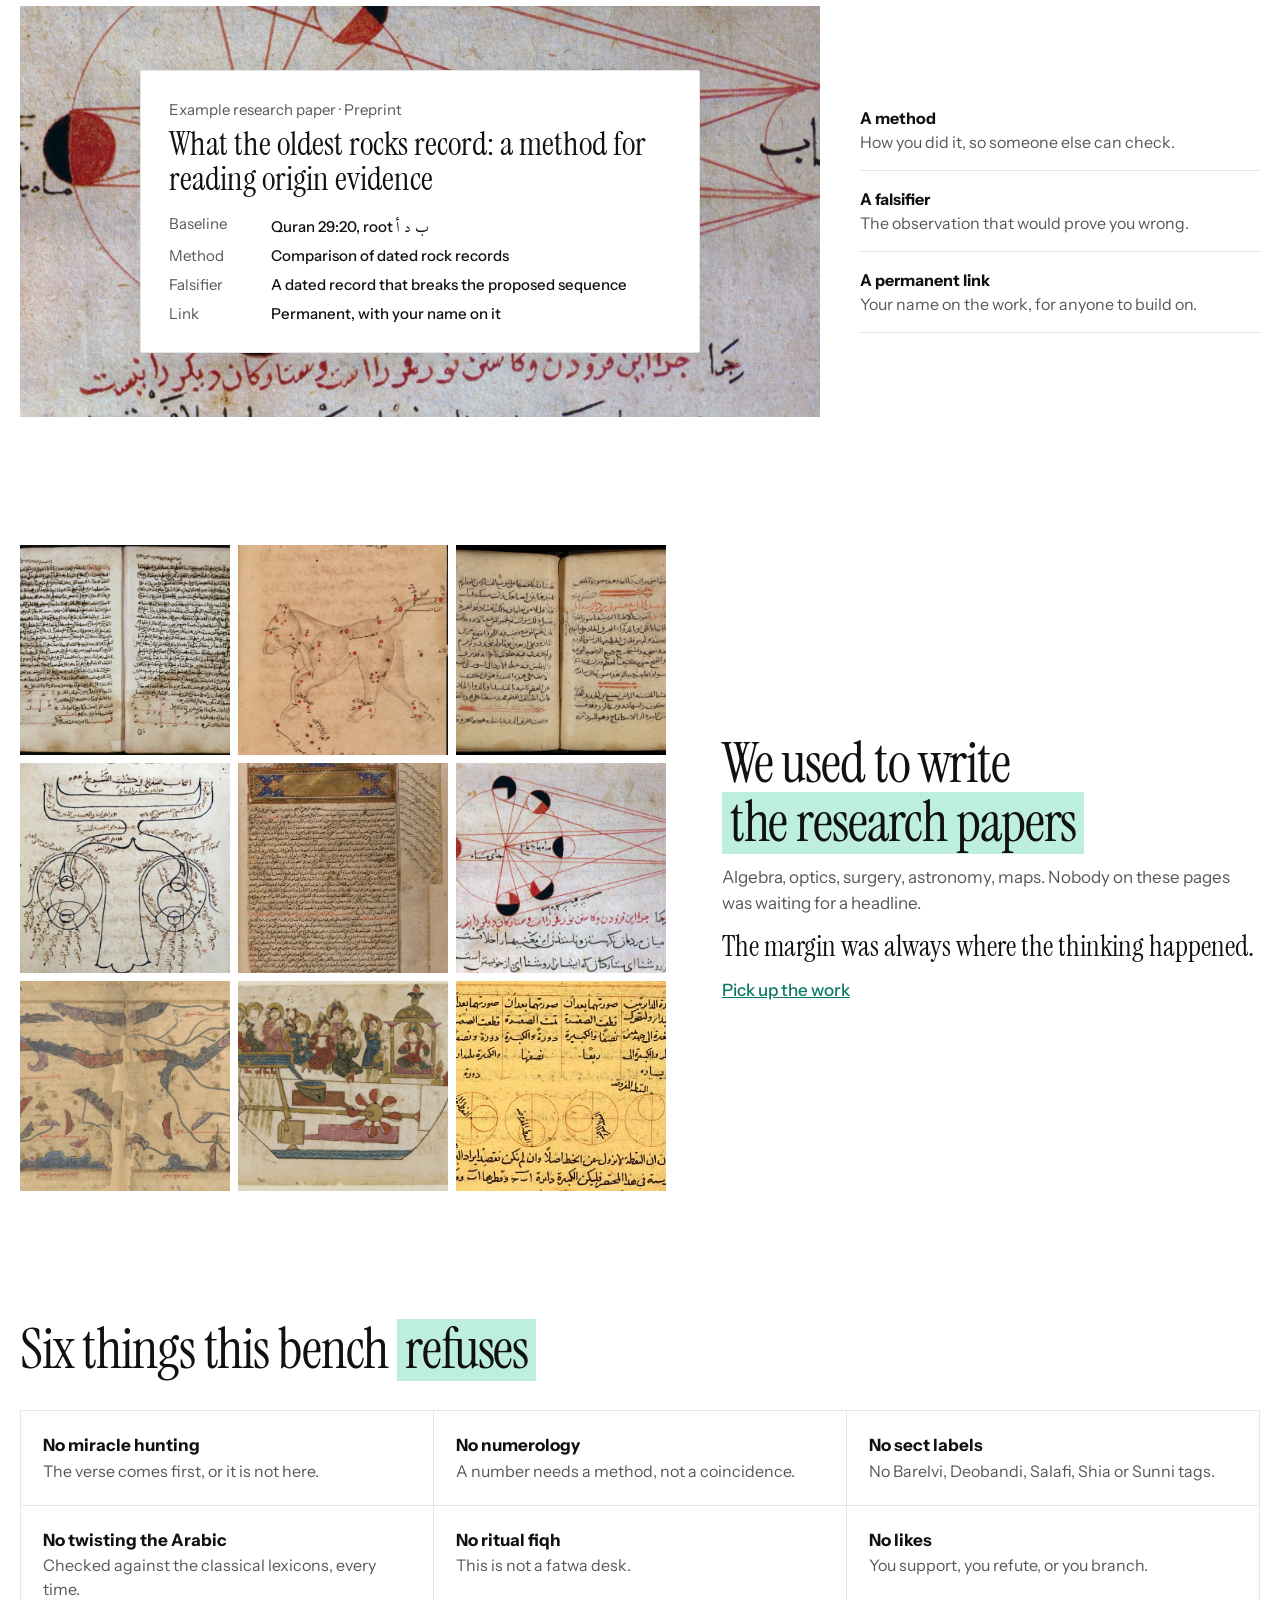
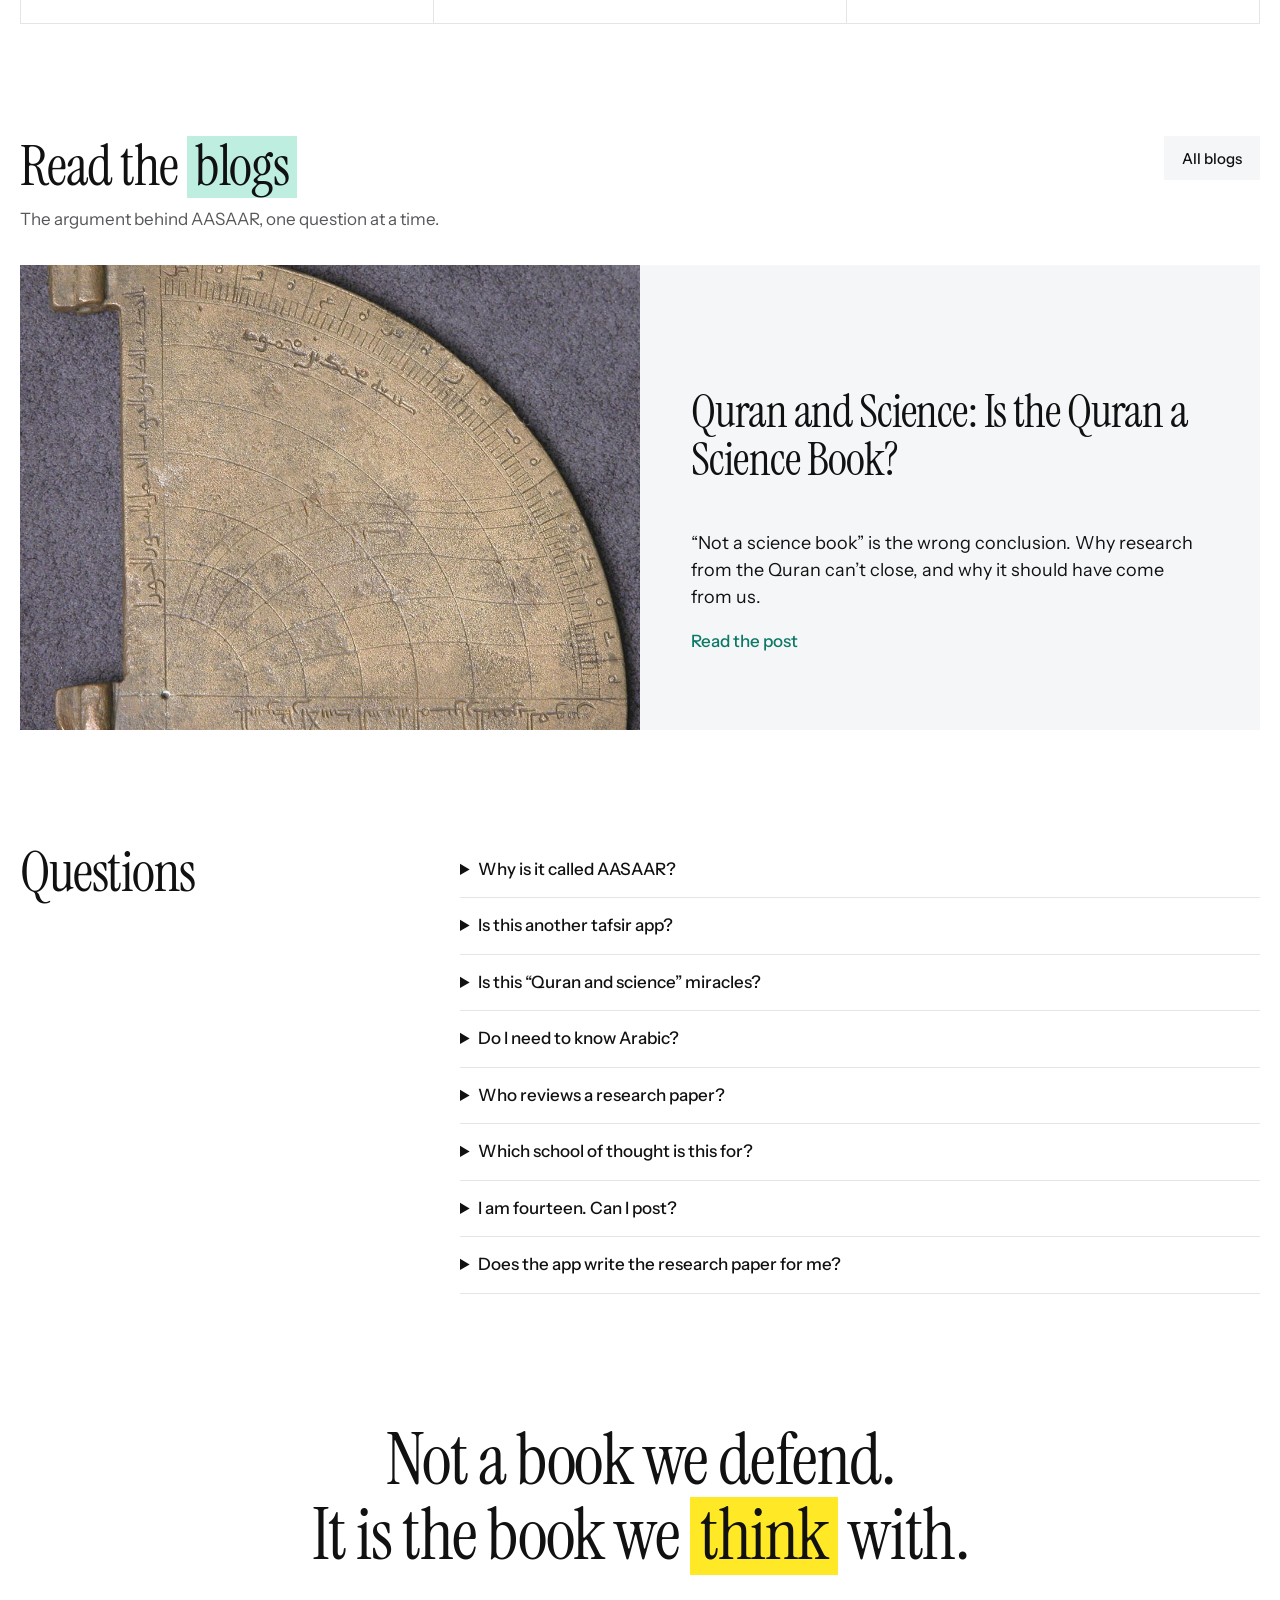
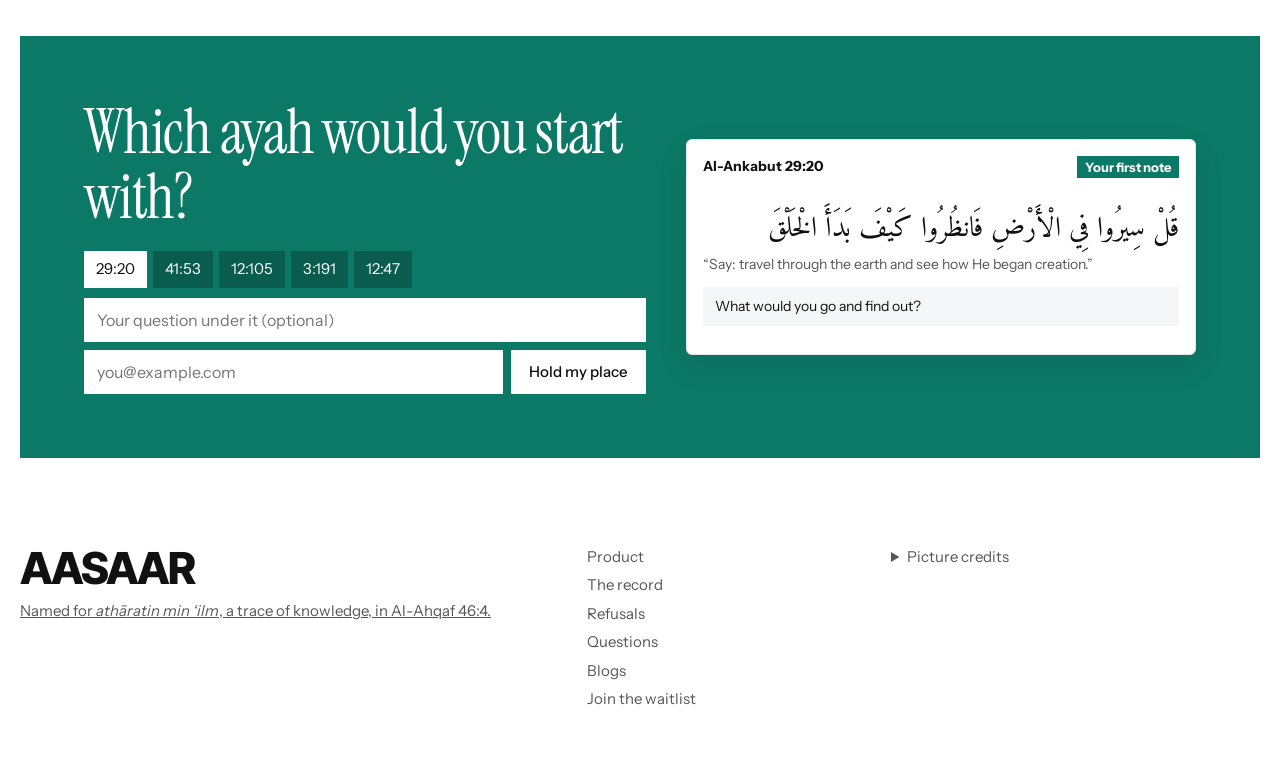
==== commit 41bf2f6c: "SEO basics: home canonical, structured data, robots.txt, noindex flyover - Home page gets a canonica" ====
--- a/index.html
+++ b/index.html
@@ -9,7 +9,14 @@
 <meta name="twitter:card" content="summary_large_image">
 <title>AASAAR: research infrastructure for the Quran</title>
 <meta name="description" content="AASAAR is research infrastructure for the Quran: start from an ayah, branch it, and take it through a scholar and a scientist to a published research paper.">
+<link rel="canonical" href="https://aasaar.tech/">
 <link rel="icon" type="image/png" sizes="32x32" href="assets/favicon-32x32.png">
+<script type="application/ld+json">
+{"@context":"https://schema.org","@graph":[
+{"@type":"Organization","@id":"https://aasaar.tech/#org","name":"AASAAR","url":"https://aasaar.tech/","logo":"https://aasaar.tech/assets/favicon.png","description":"Research infrastructure for the Quran: start from an ayah, branch it, and take it through a scholar and a scientist to a published research paper."},
+{"@type":"WebSite","@id":"https://aasaar.tech/#website","name":"AASAAR","url":"https://aasaar.tech/","publisher":{"@id":"https://aasaar.tech/#org"},"inLanguage":"en"}
+]}
+</script>
 <link rel="preconnect" href="https://fonts.googleapis.com">
 <link rel="preconnect" href="https://fonts.gstatic.com" crossorigin>
 <link href="https://fonts.googleapis.com/css2?family=Instrument+Sans:wght@400;500;700&family=Instrument+Serif&family=Amiri+Quran&display=swap" rel="stylesheet">
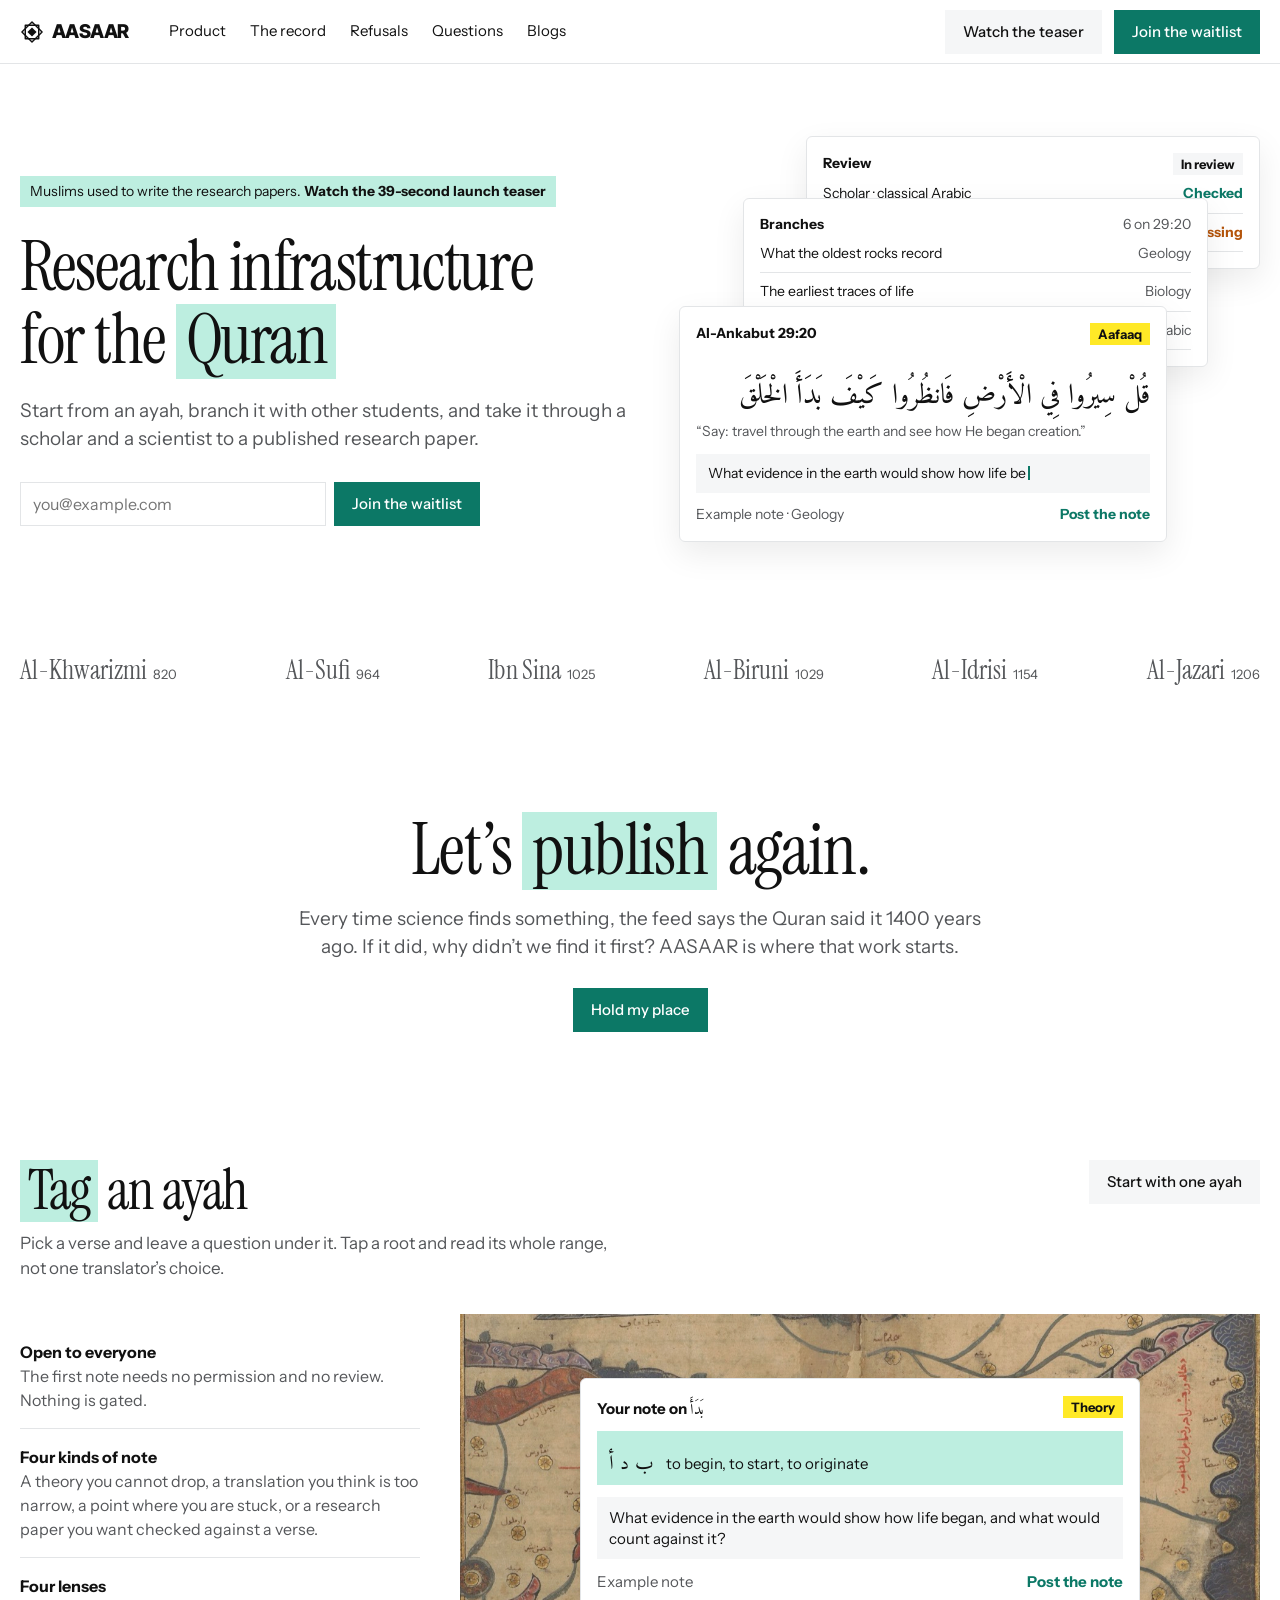
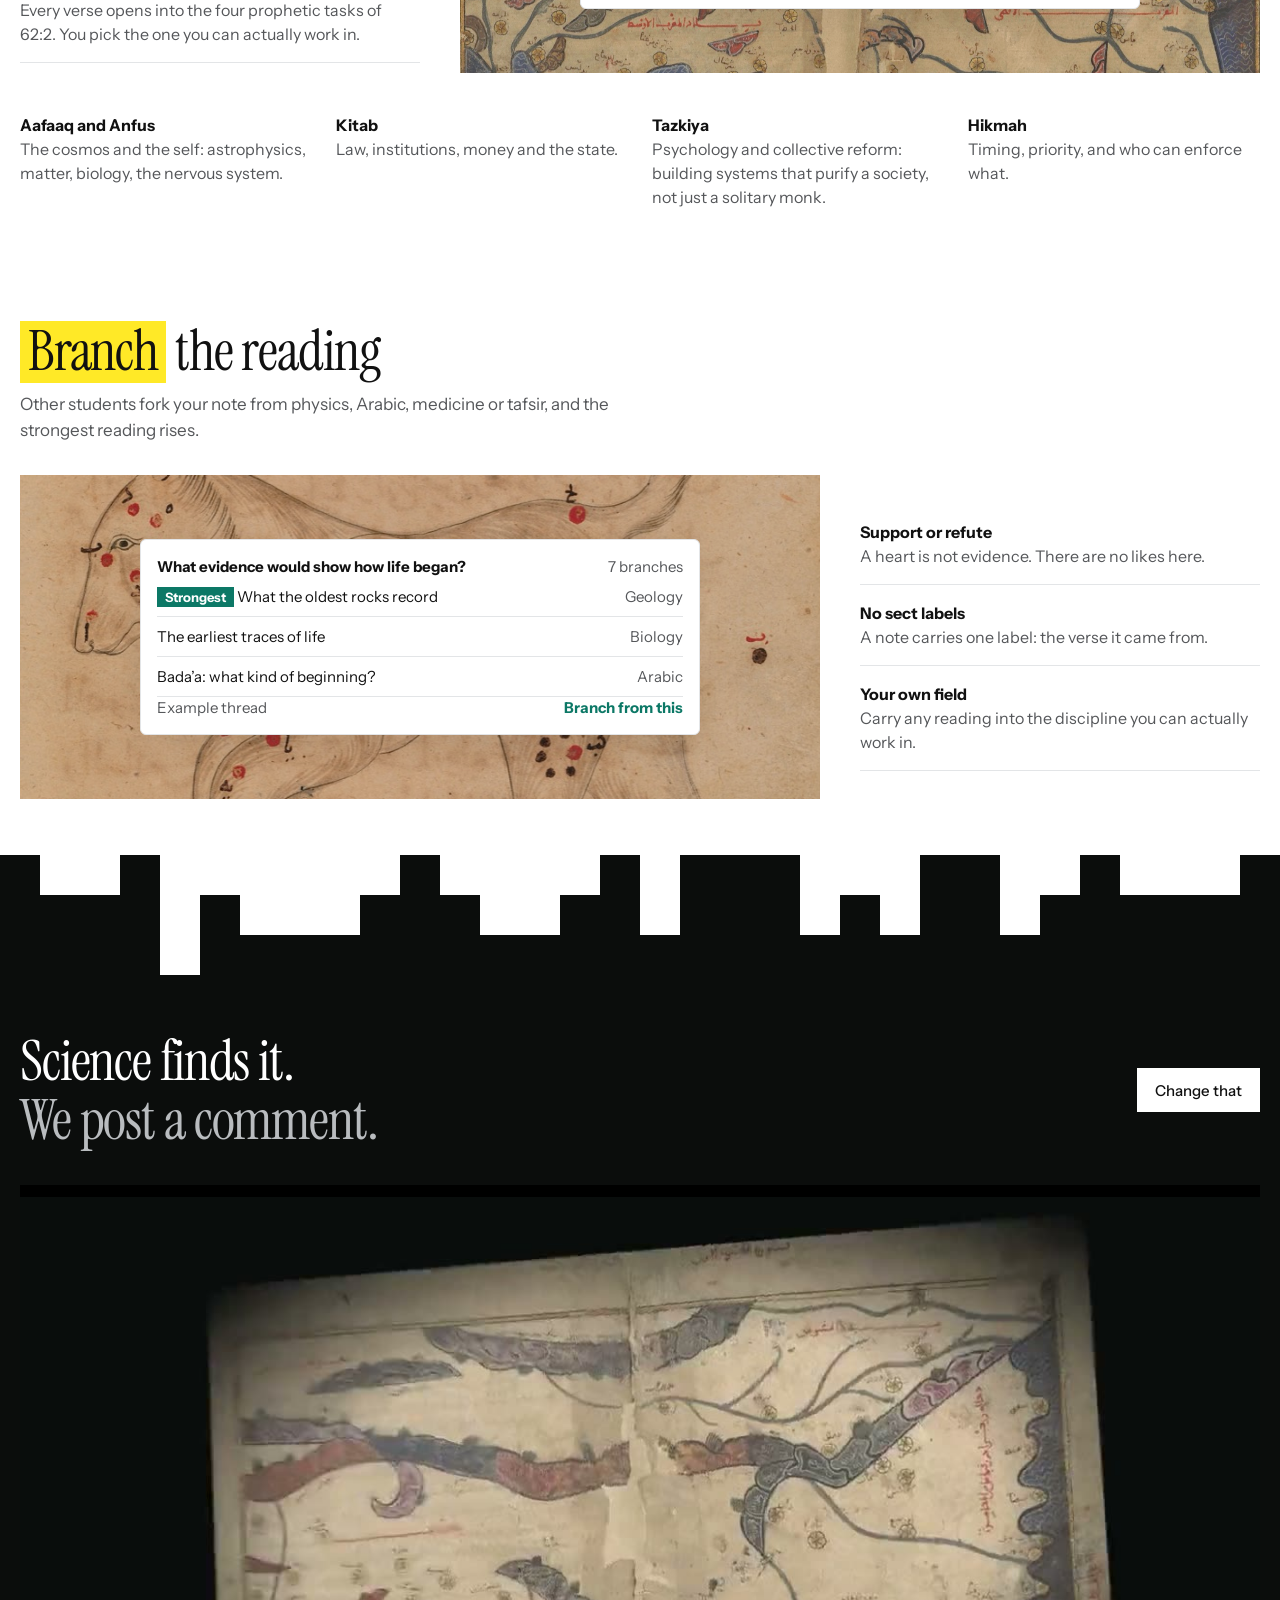
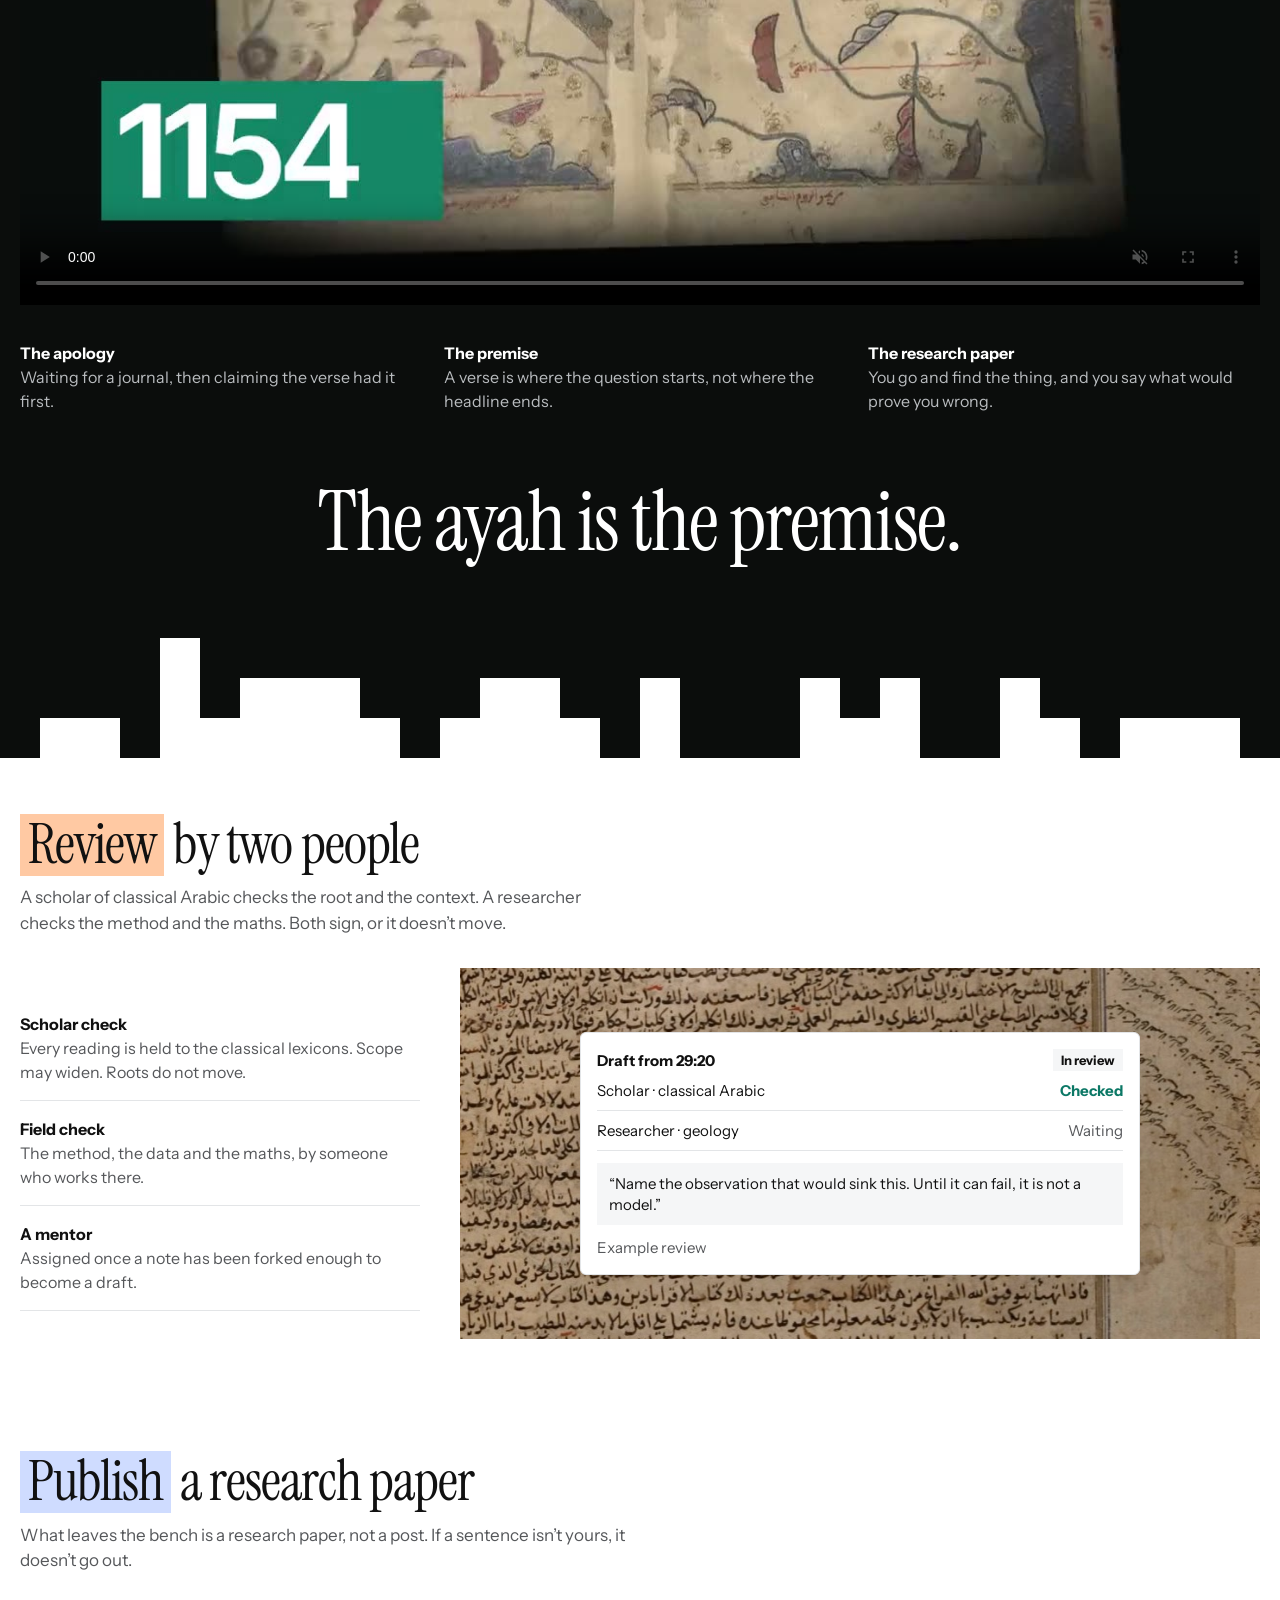
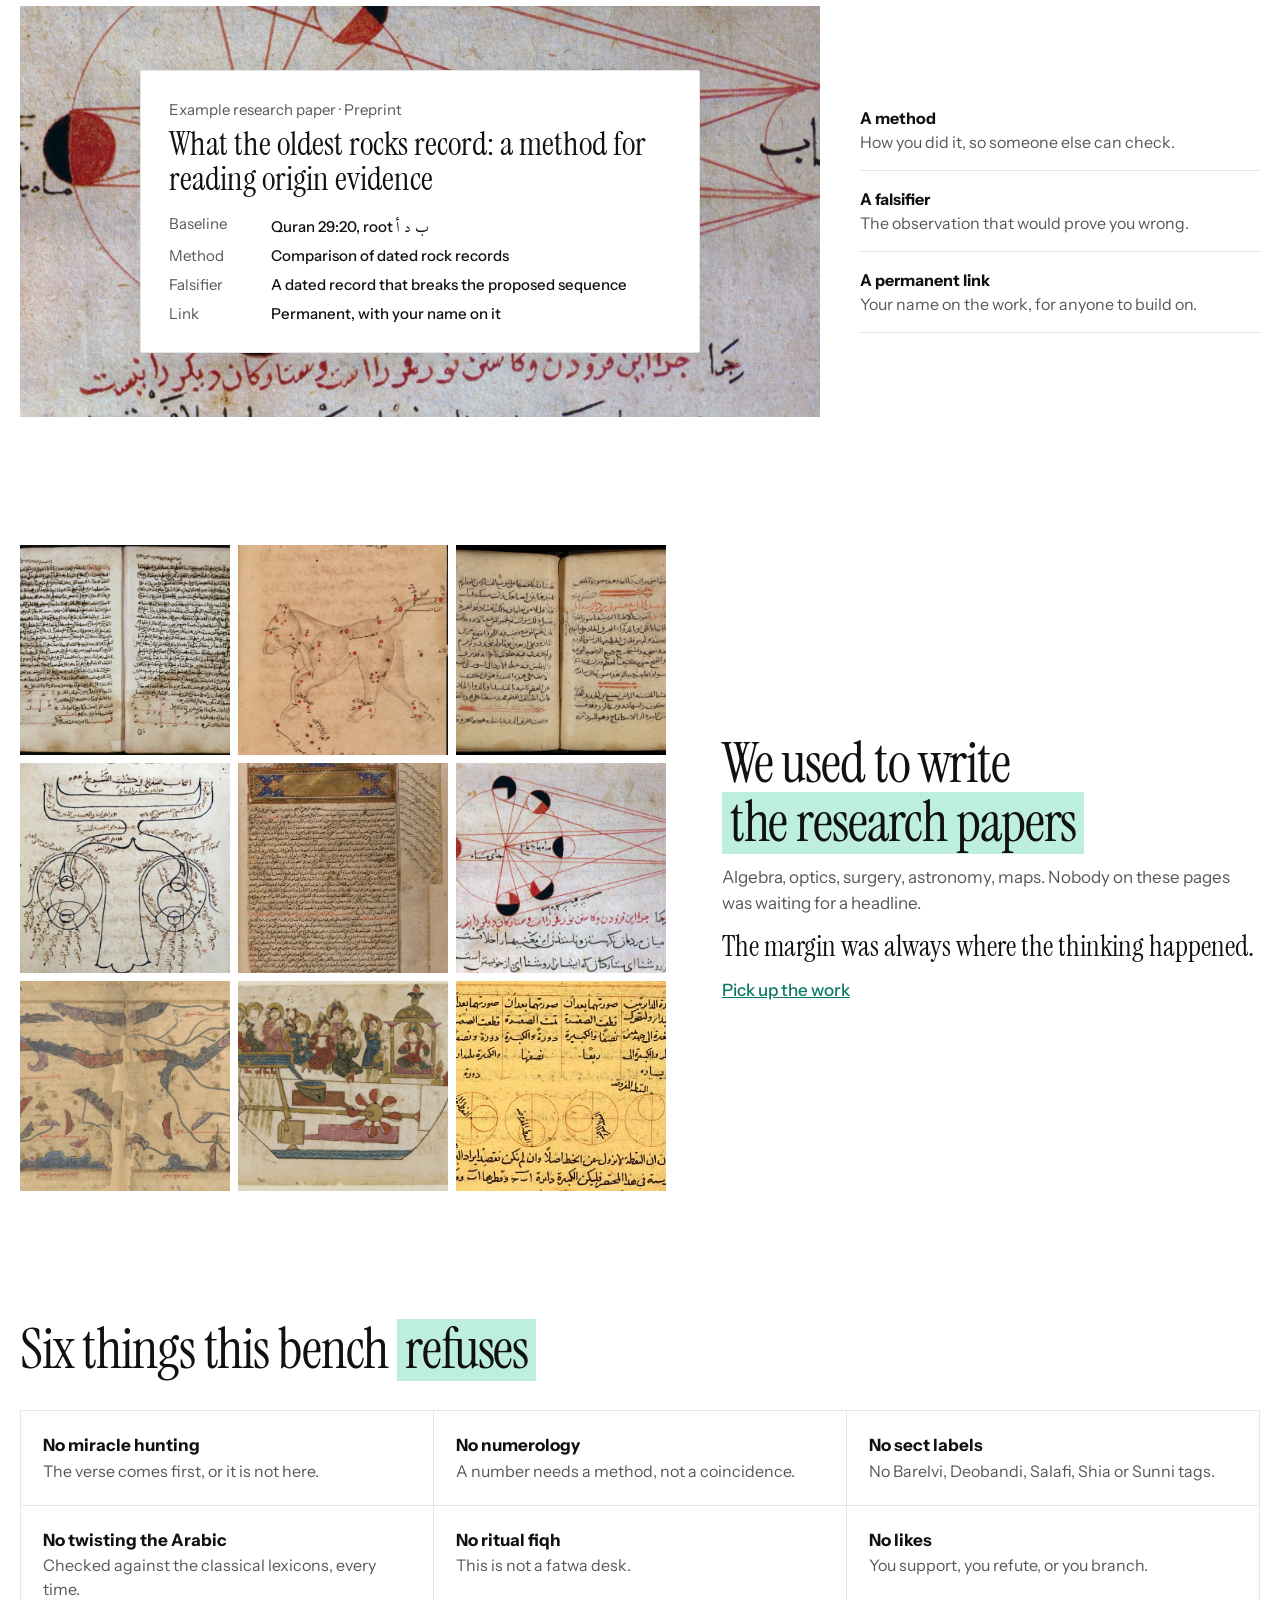
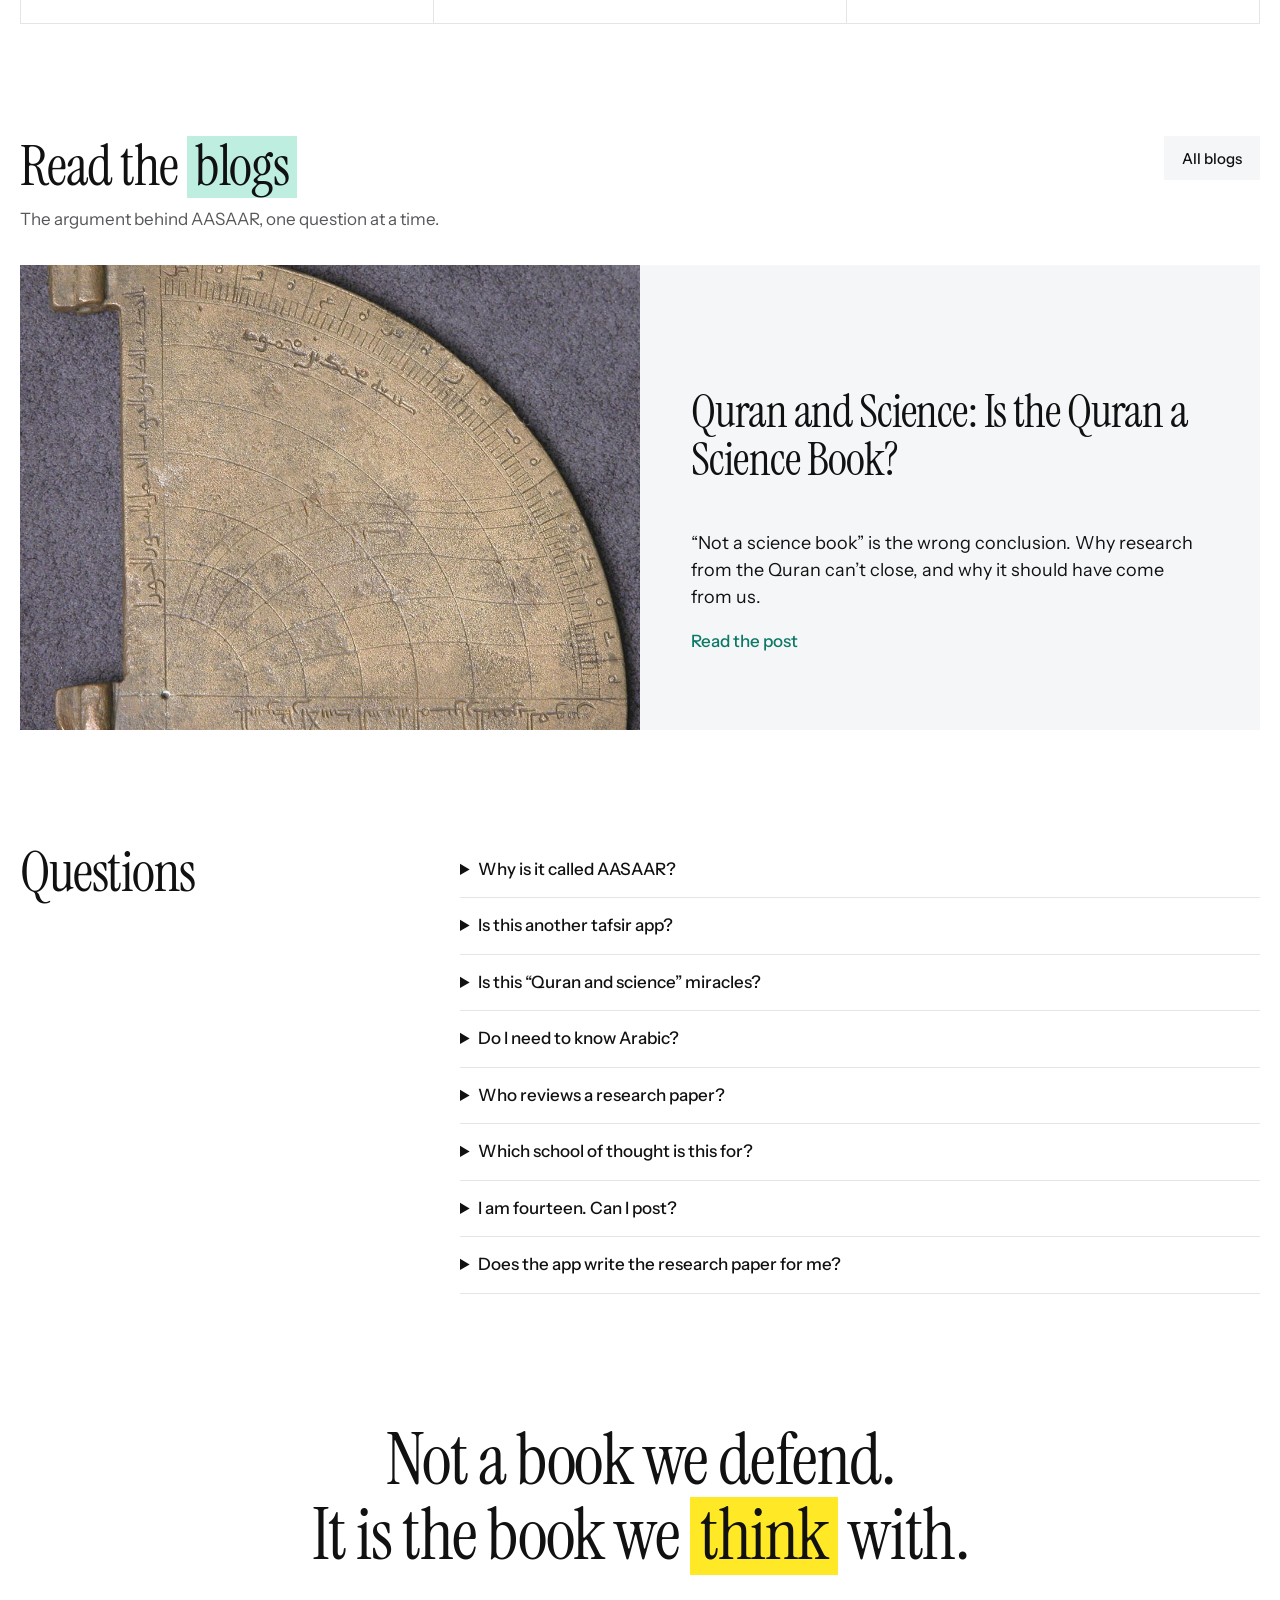
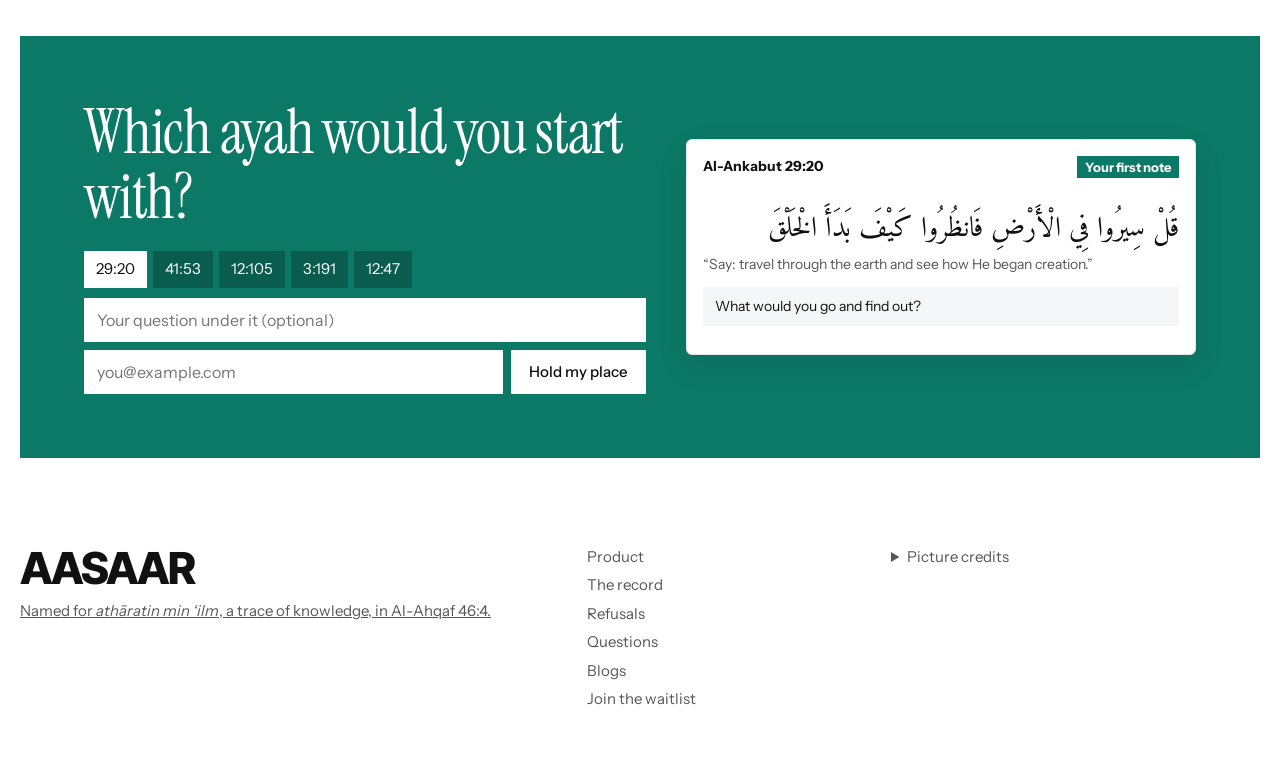
==== commit 064e841f: "AEO basics: FAQPage structured data on home, llms.txt - Home page FAQ (8 questions) is now also mark" ====
--- a/index.html
+++ b/index.html
@@ -21,6 +21,9 @@
 <link rel="preconnect" href="https://fonts.gstatic.com" crossorigin>
 <link href="https://fonts.googleapis.com/css2?family=Instrument+Sans:wght@400;500;700&family=Instrument+Serif&family=Amiri+Quran&display=swap" rel="stylesheet">
 <link href="https://fonts.googleapis.com/css2?family=Inter+Tight:wght@800&text=AASAAR&display=swap" rel="stylesheet">
+<script type="application/ld+json">
+{"@context":"https://schema.org","@type":"FAQPage","@id":"https://aasaar.tech/#faq","mainEntity":[{"@type":"Question","name":"Why is it called AASAAR?","acceptedAnswer":{"@type":"Answer","text":"In 46:4 the Quran challenges those who worship others besides Allah to back their claim with evidence, even “a trace of knowledge.” The challenge is in our book, so the next trace of knowledge should come from us."}},{"@type":"Question","name":"Is this another tafsir app?","acceptedAnswer":{"@type":"Answer","text":"No. Tafsir is a library you read backwards. AASAAR is a workbench you write forwards, and the output is a hypothesis with your name on it."}},{"@type":"Question","name":"Is this “Quran and science” miracles?","acceptedAnswer":{"@type":"Answer","text":"No, and that is the whole point. Here the verse comes first and the research paper follows."}},{"@type":"Question","name":"Do I need to know Arabic?","acceptedAnswer":{"@type":"Answer","text":"Not to start. Every word opens its root, its range and its uses, in English and Urdu."}},{"@type":"Question","name":"Who reviews a research paper?","acceptedAnswer":{"@type":"Answer","text":"Two people who rarely sit in the same room. A scholar of classical Arabic, who checks the root and the context, and a researcher in the field, who checks the method, the data and the maths."}},{"@type":"Question","name":"Which school of thought is this for?","acceptedAnswer":{"@type":"Answer","text":"None. There are no sect tags on the platform, and a post that carries one is removed. The only label on a note is the verse it came from."}},{"@type":"Question","name":"I am fourteen. Can I post?","acceptedAnswer":{"@type":"Answer","text":"Yes. The first note needs no permission and no review."}},{"@type":"Question","name":"Does the app write the research paper for me?","acceptedAnswer":{"@type":"Answer","text":"No. It asks the questions a supervisor would ask and won’t move on until you answer them."}}]}
+</script>
 <link rel="stylesheet" href="style.css">
 <script>document.documentElement.classList.add('js')</script>
 </head>
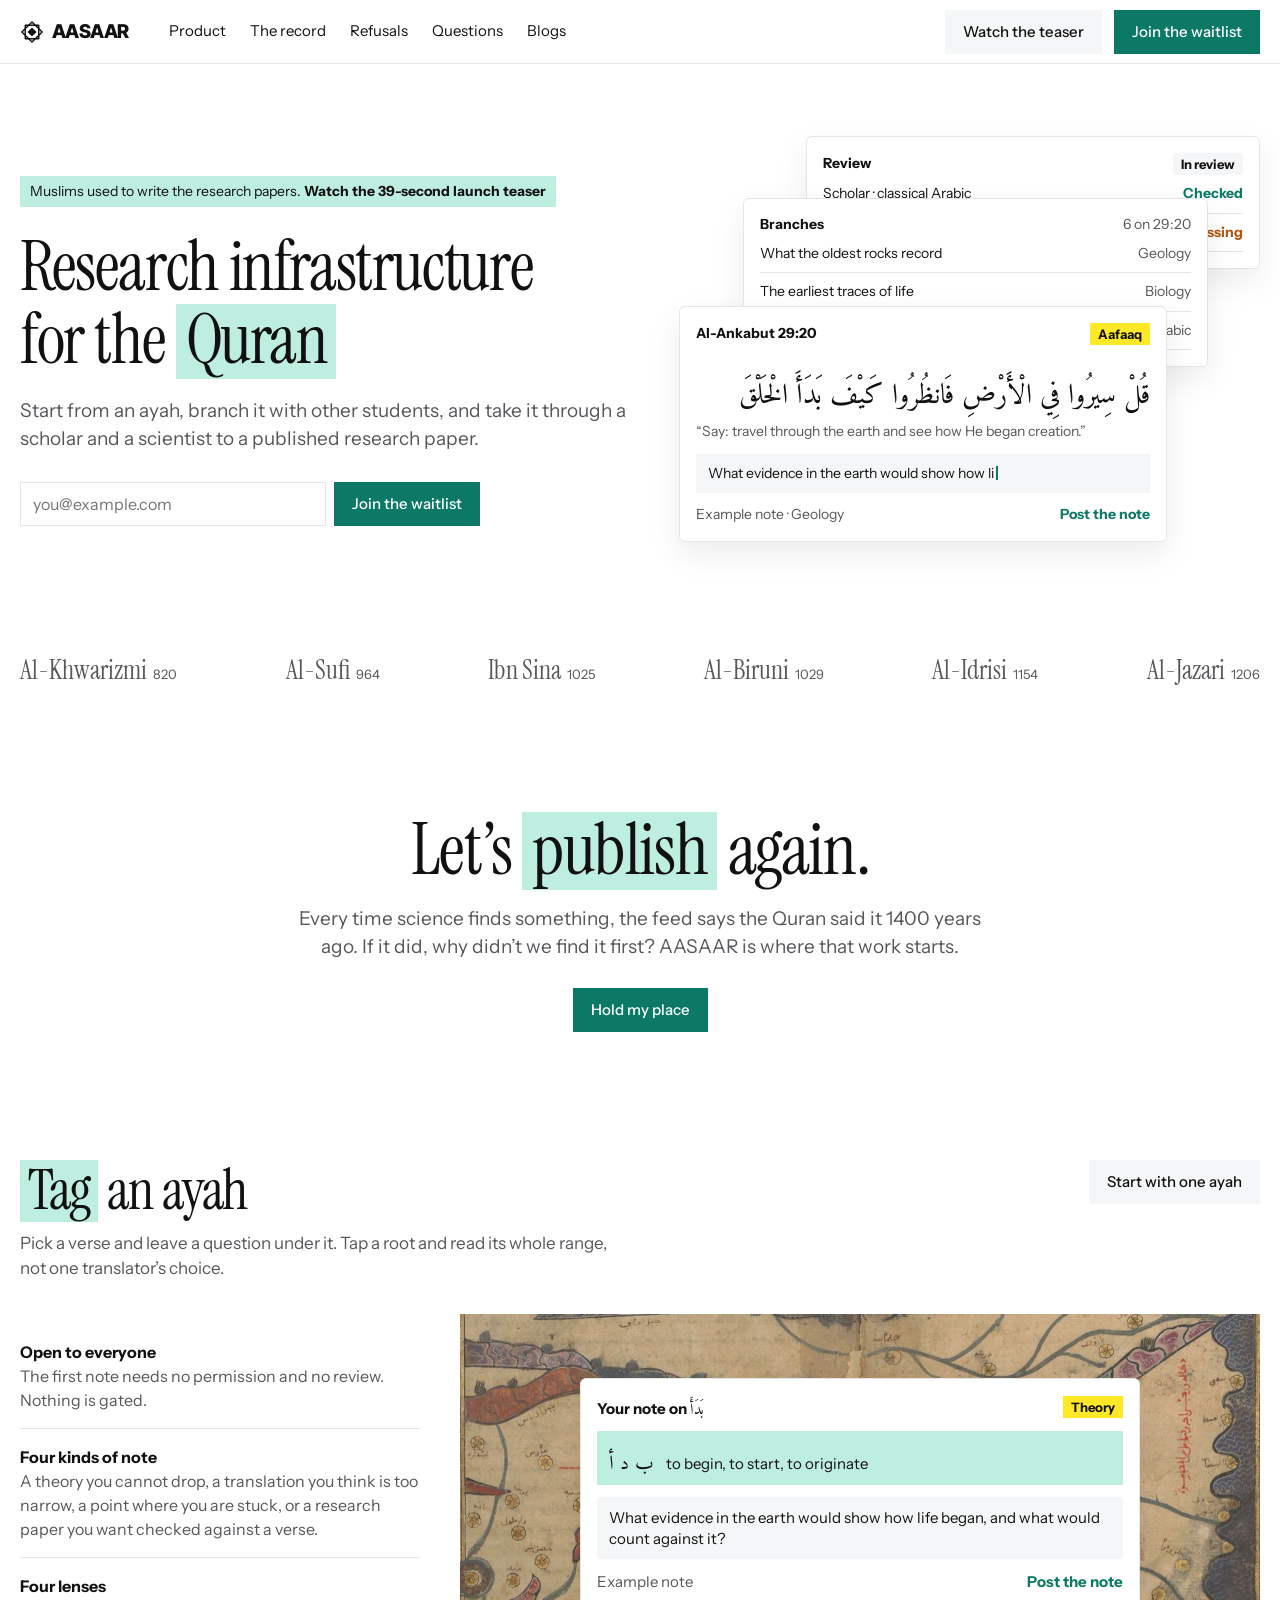
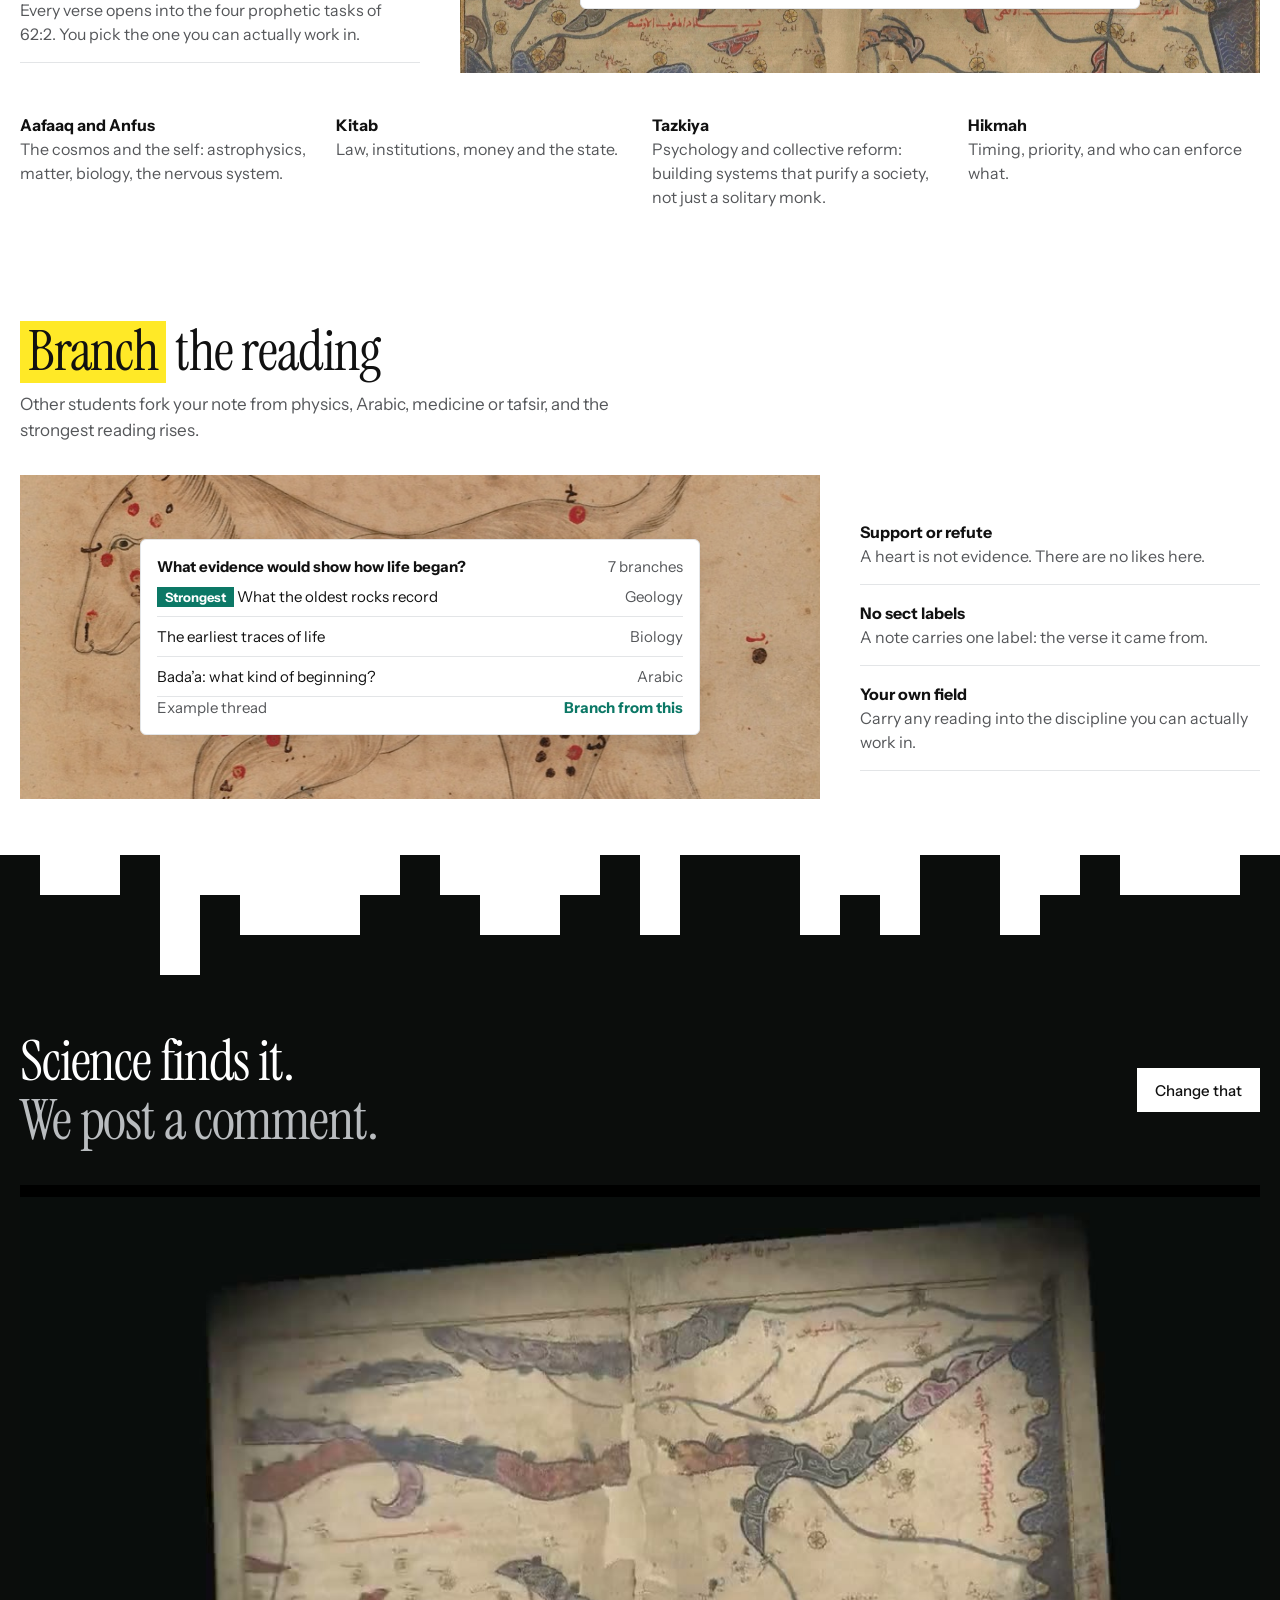
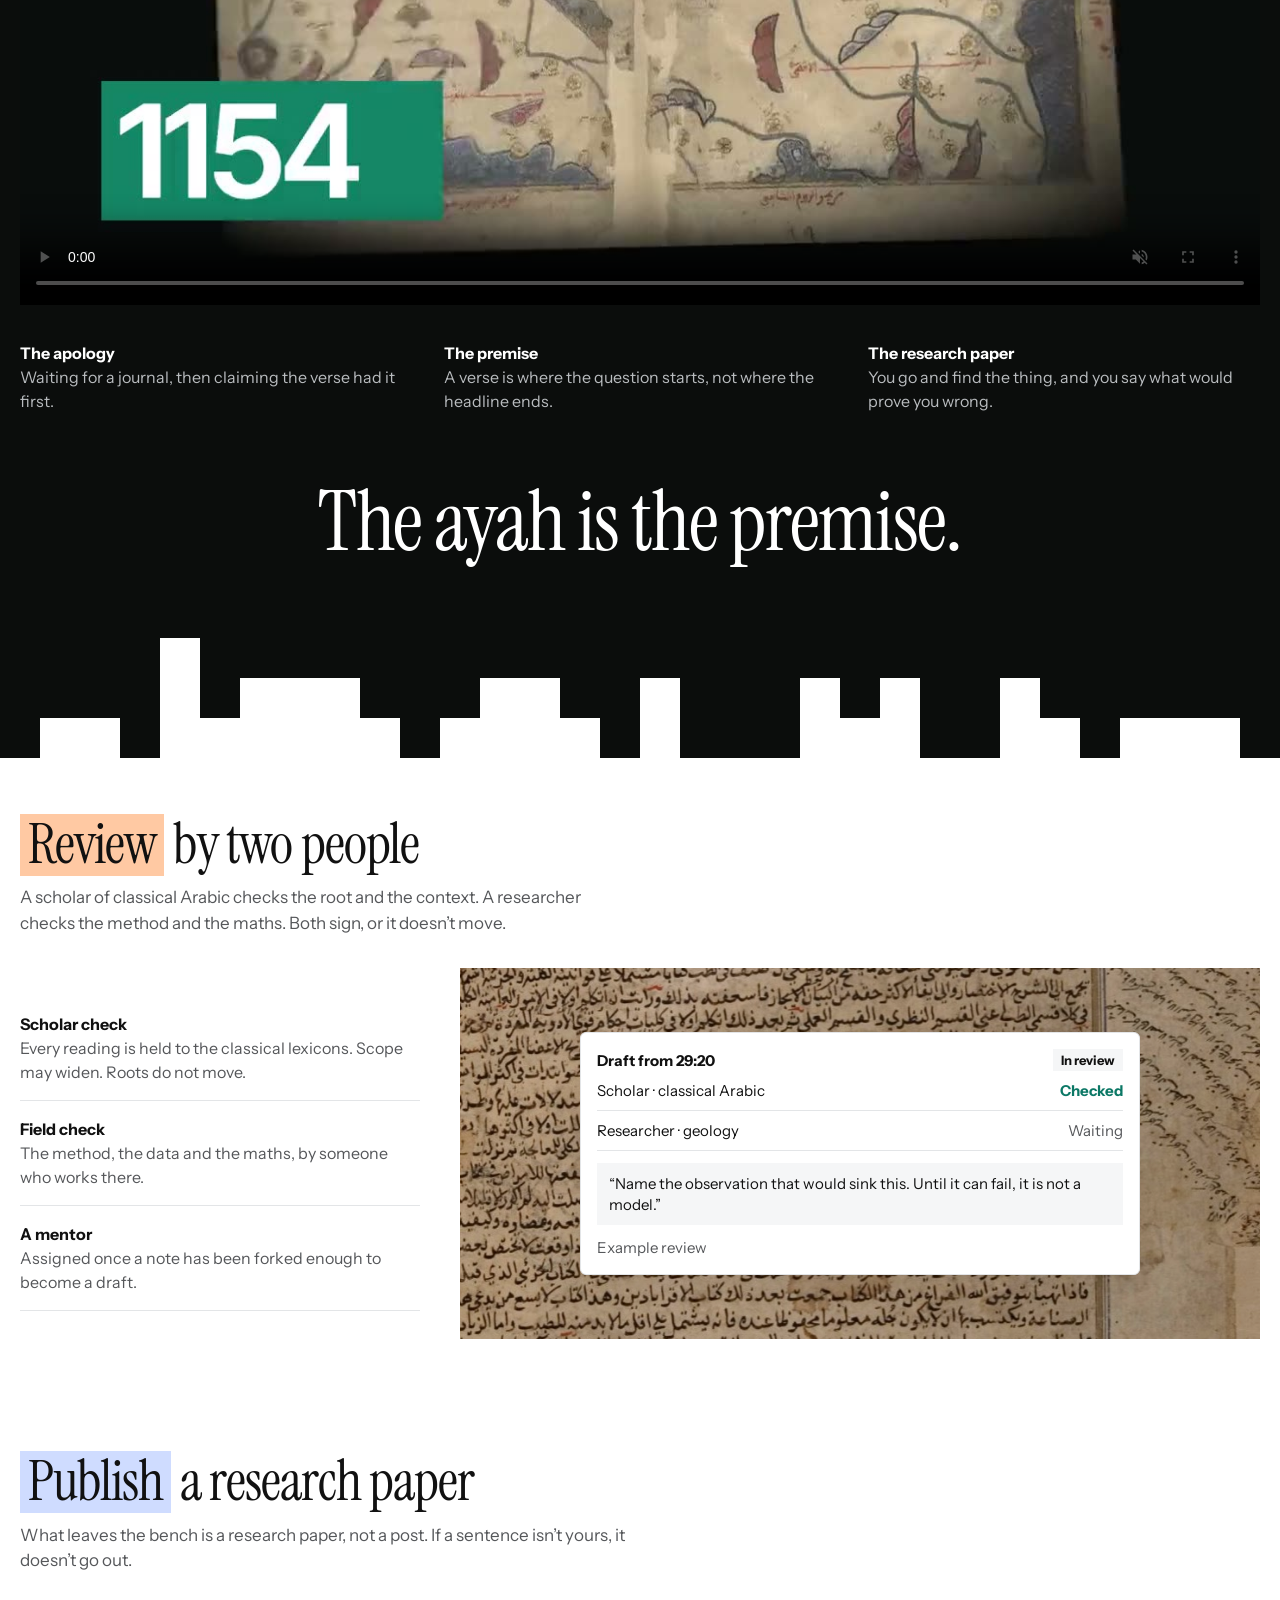
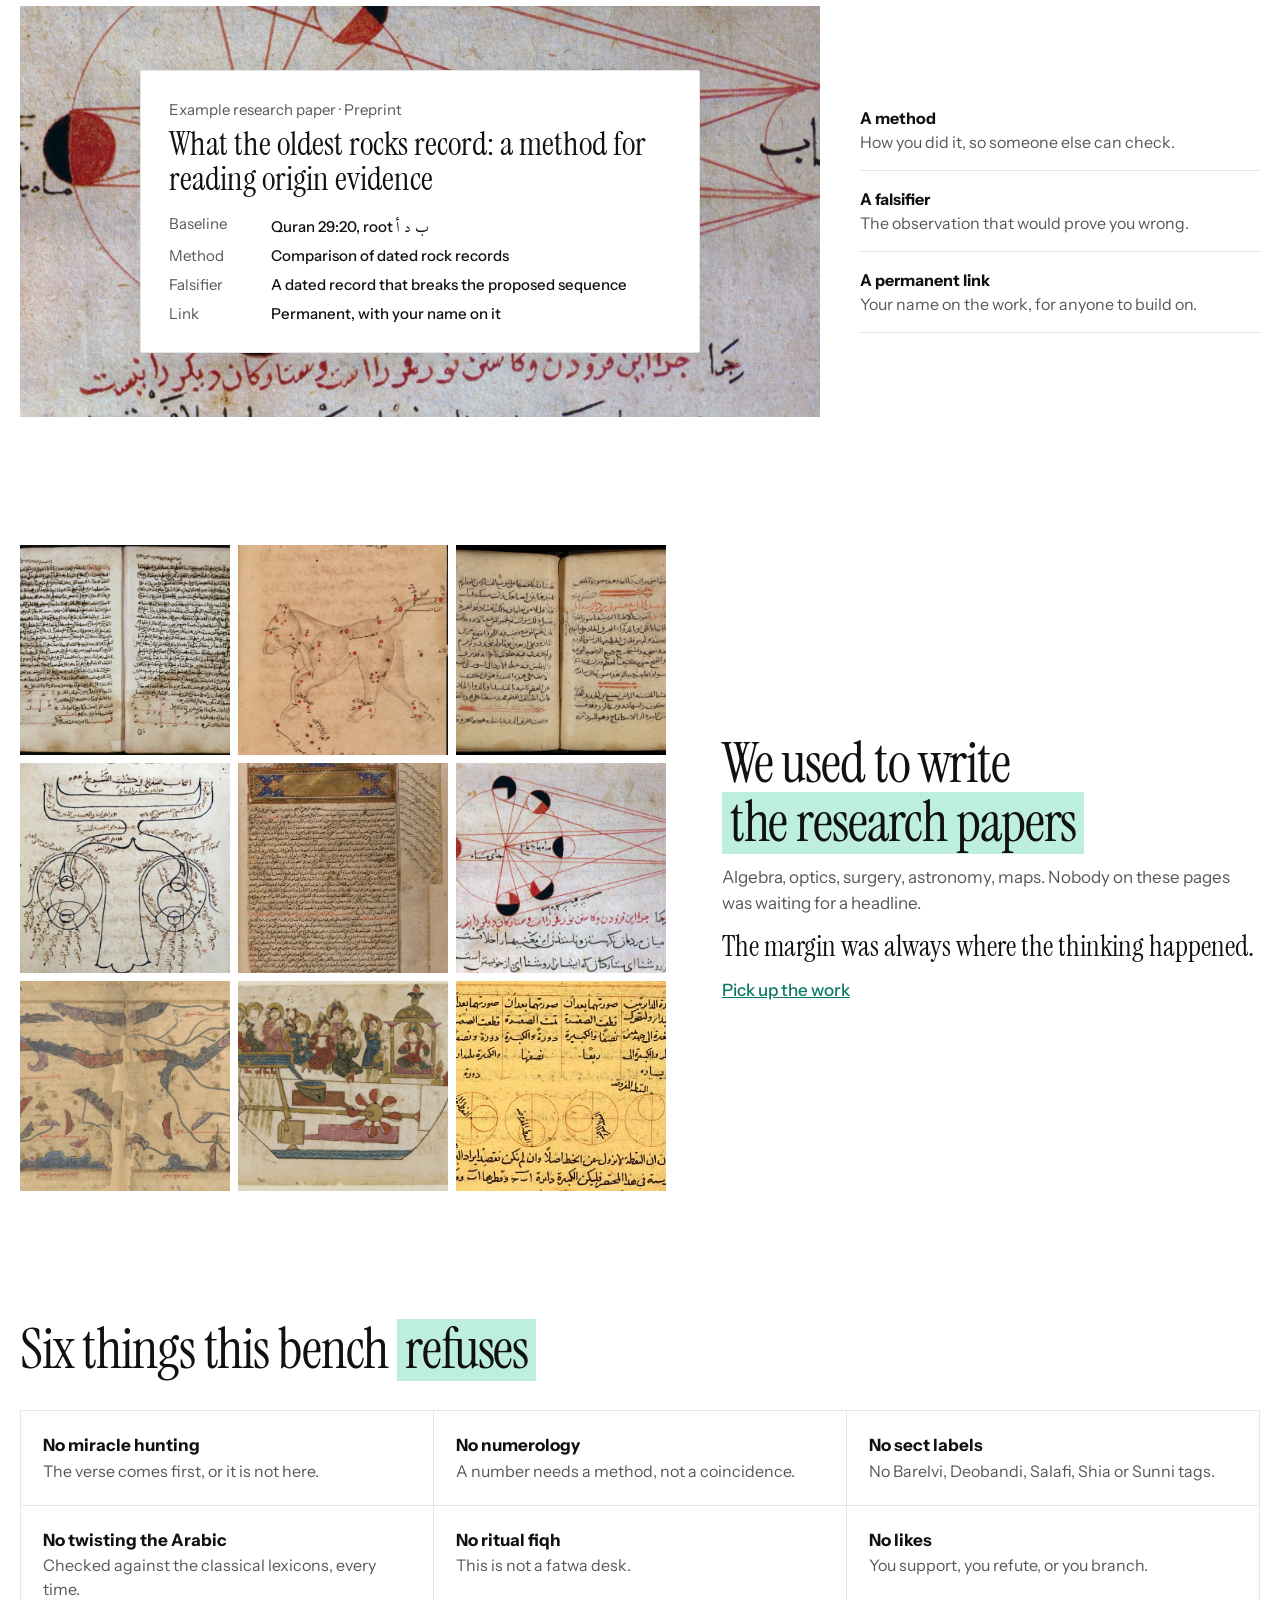
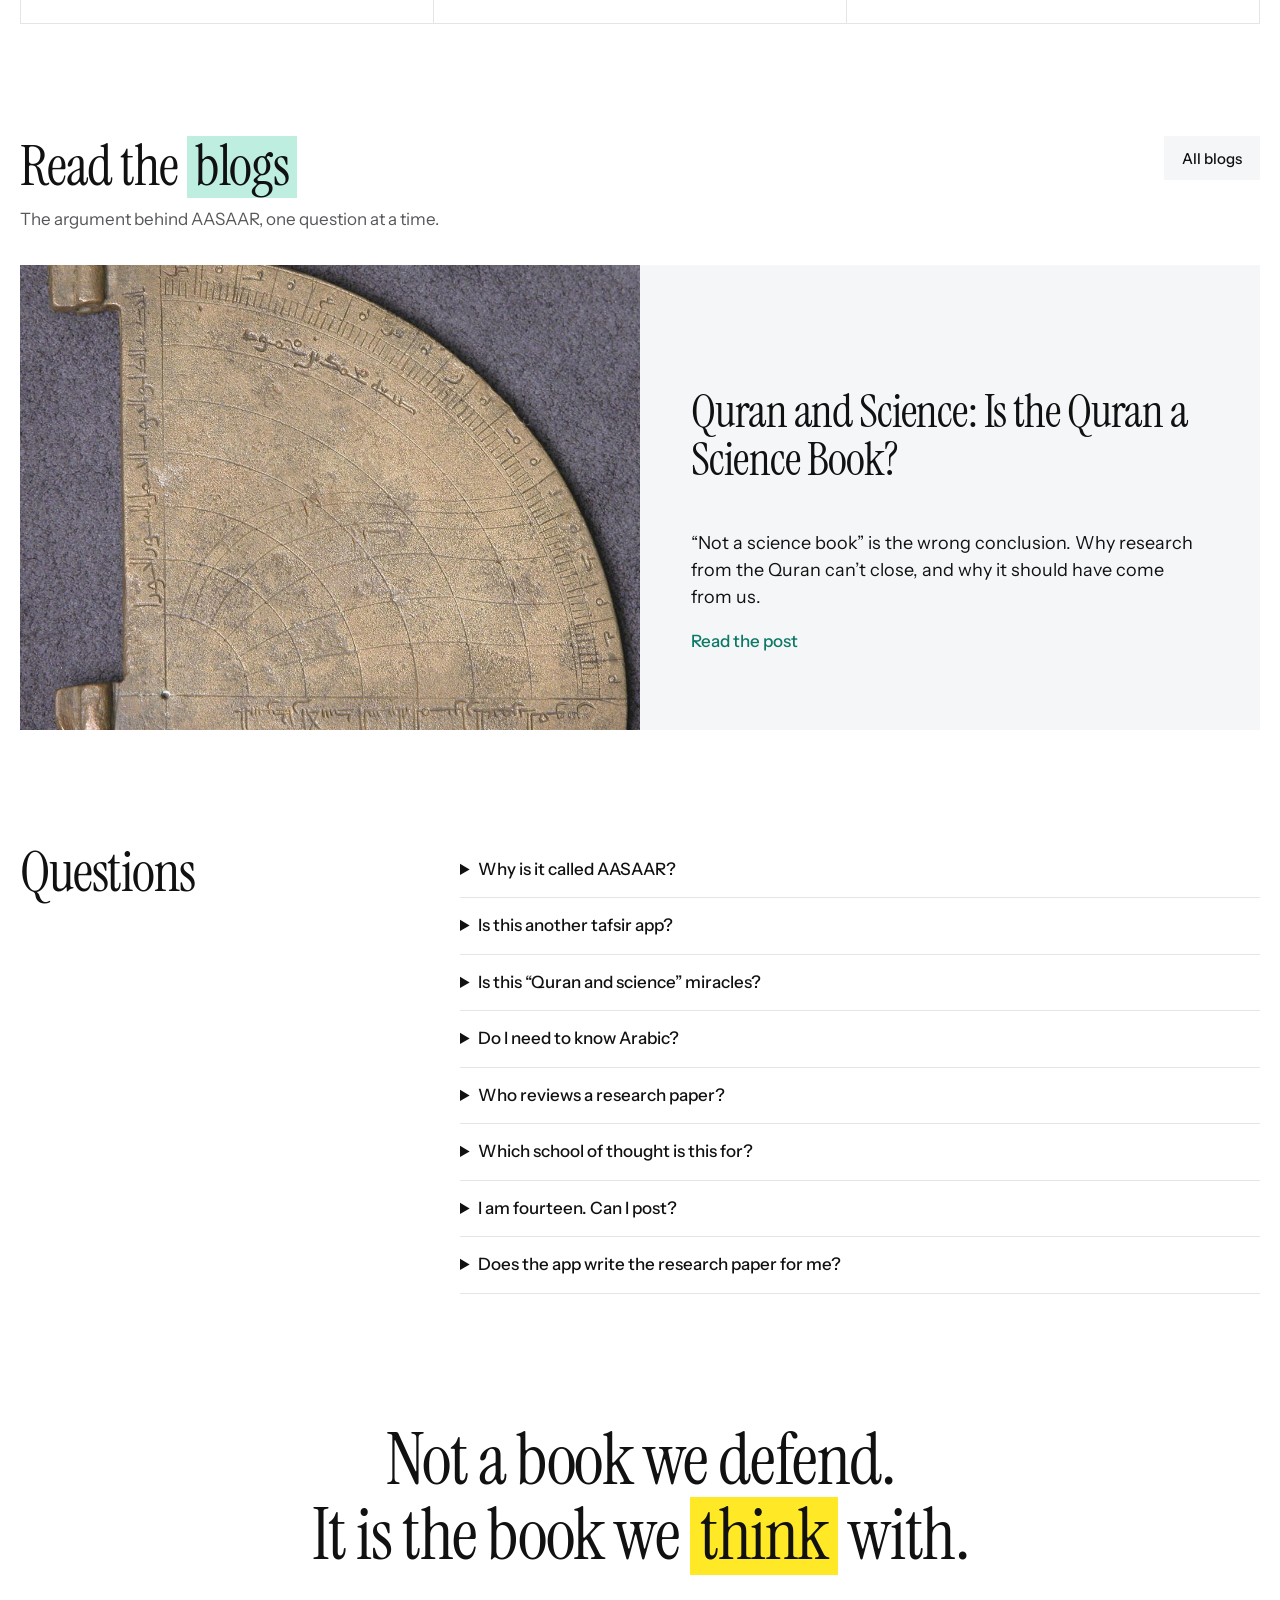
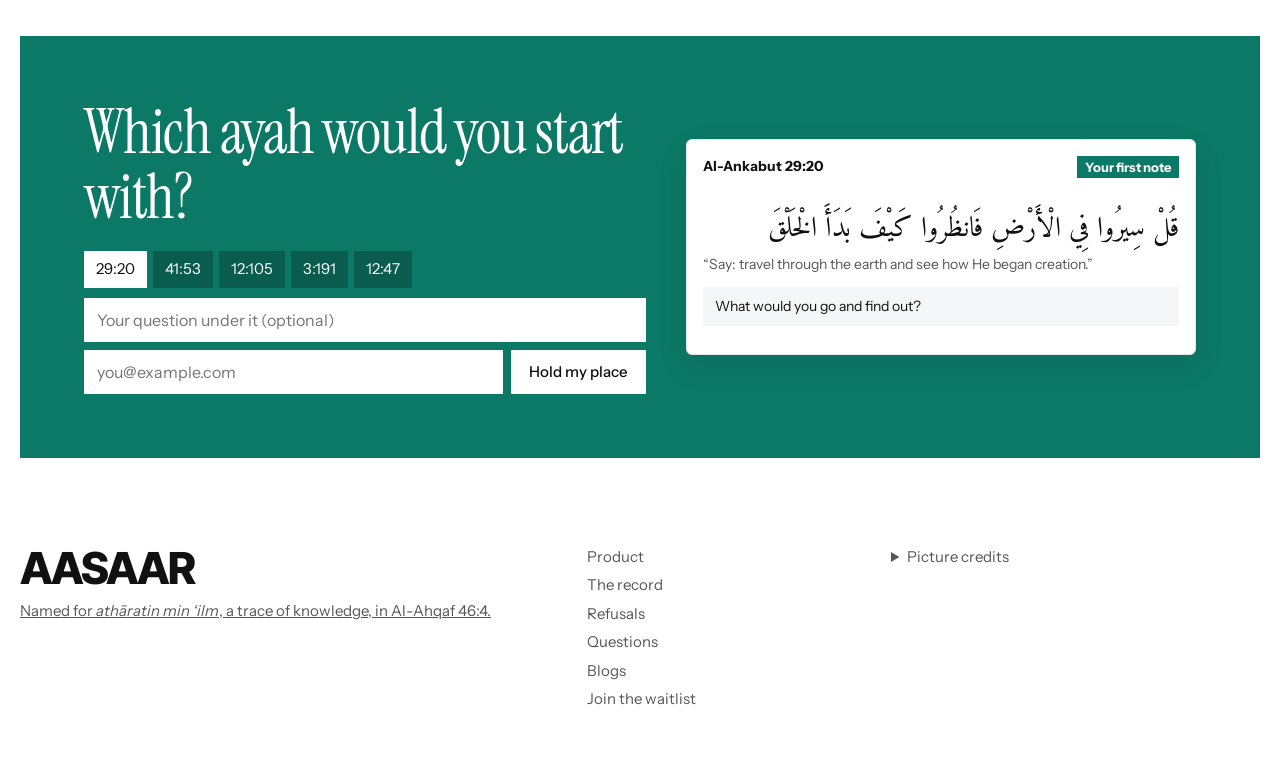
==== commit c9c271a6: "Add a 512px favicon so Google can show it in search results Google needs a favicon that is a multipl" ====
--- a/index.html
+++ b/index.html
@@ -11,6 +11,8 @@
 <meta name="description" content="AASAAR is research infrastructure for the Quran: start from an ayah, branch it, and take it through a scholar and a scientist to a published research paper.">
 <link rel="canonical" href="https://aasaar.tech/">
 <link rel="icon" type="image/png" sizes="32x32" href="assets/favicon-32x32.png">
+<link rel="icon" type="image/png" sizes="512x512" href="assets/favicon.png">
+<link rel="apple-touch-icon" href="assets/apple-touch-icon.png">
 <script type="application/ld+json">
 {"@context":"https://schema.org","@graph":[
 {"@type":"Organization","@id":"https://aasaar.tech/#org","name":"AASAAR","url":"https://aasaar.tech/","logo":"https://aasaar.tech/assets/favicon.png","description":"Research infrastructure for the Quran: start from an ayah, branch it, and take it through a scholar and a scientist to a published research paper."},
--- a/style.css
+++ b/style.css
@@ -175,3 +175,6 @@
 .prose .notes__row p:nth-child(2){rotate:1deg;translate:0 6px}.prose .notes__row p:nth-child(3){rotate:-.5deg}
 .notes__row b{display:block;font-size:24px;line-height:1.7}
 @media (max-width:600px){.fig--side{float:none;width:100%;margin:24px 0}.fig--half{max-width:none}.topics thead{display:none}.topics tr{display:block;padding:14px 0;border-bottom:1px solid var(--line)}.topics td{display:block;width:auto!important;padding:2px 0;border:0}.topics td:first-child{color:var(--soft);font-size:15px}.topics td:nth-child(2){font-weight:500}.topics td[data-label]{color:var(--soft);font-size:15px}.topics td[data-label]::before{content:attr(data-label)}.notes__row{grid-template-columns:1fr}}
+
+/* Honorific sign (rahimahullah) after a scholar's name */
+.rh { font-family: "Amiri Quran", serif; font-size: 1.5em; line-height: 0; display: inline-block; vertical-align: -.35em; margin: 0 .12em 0 .02em; }
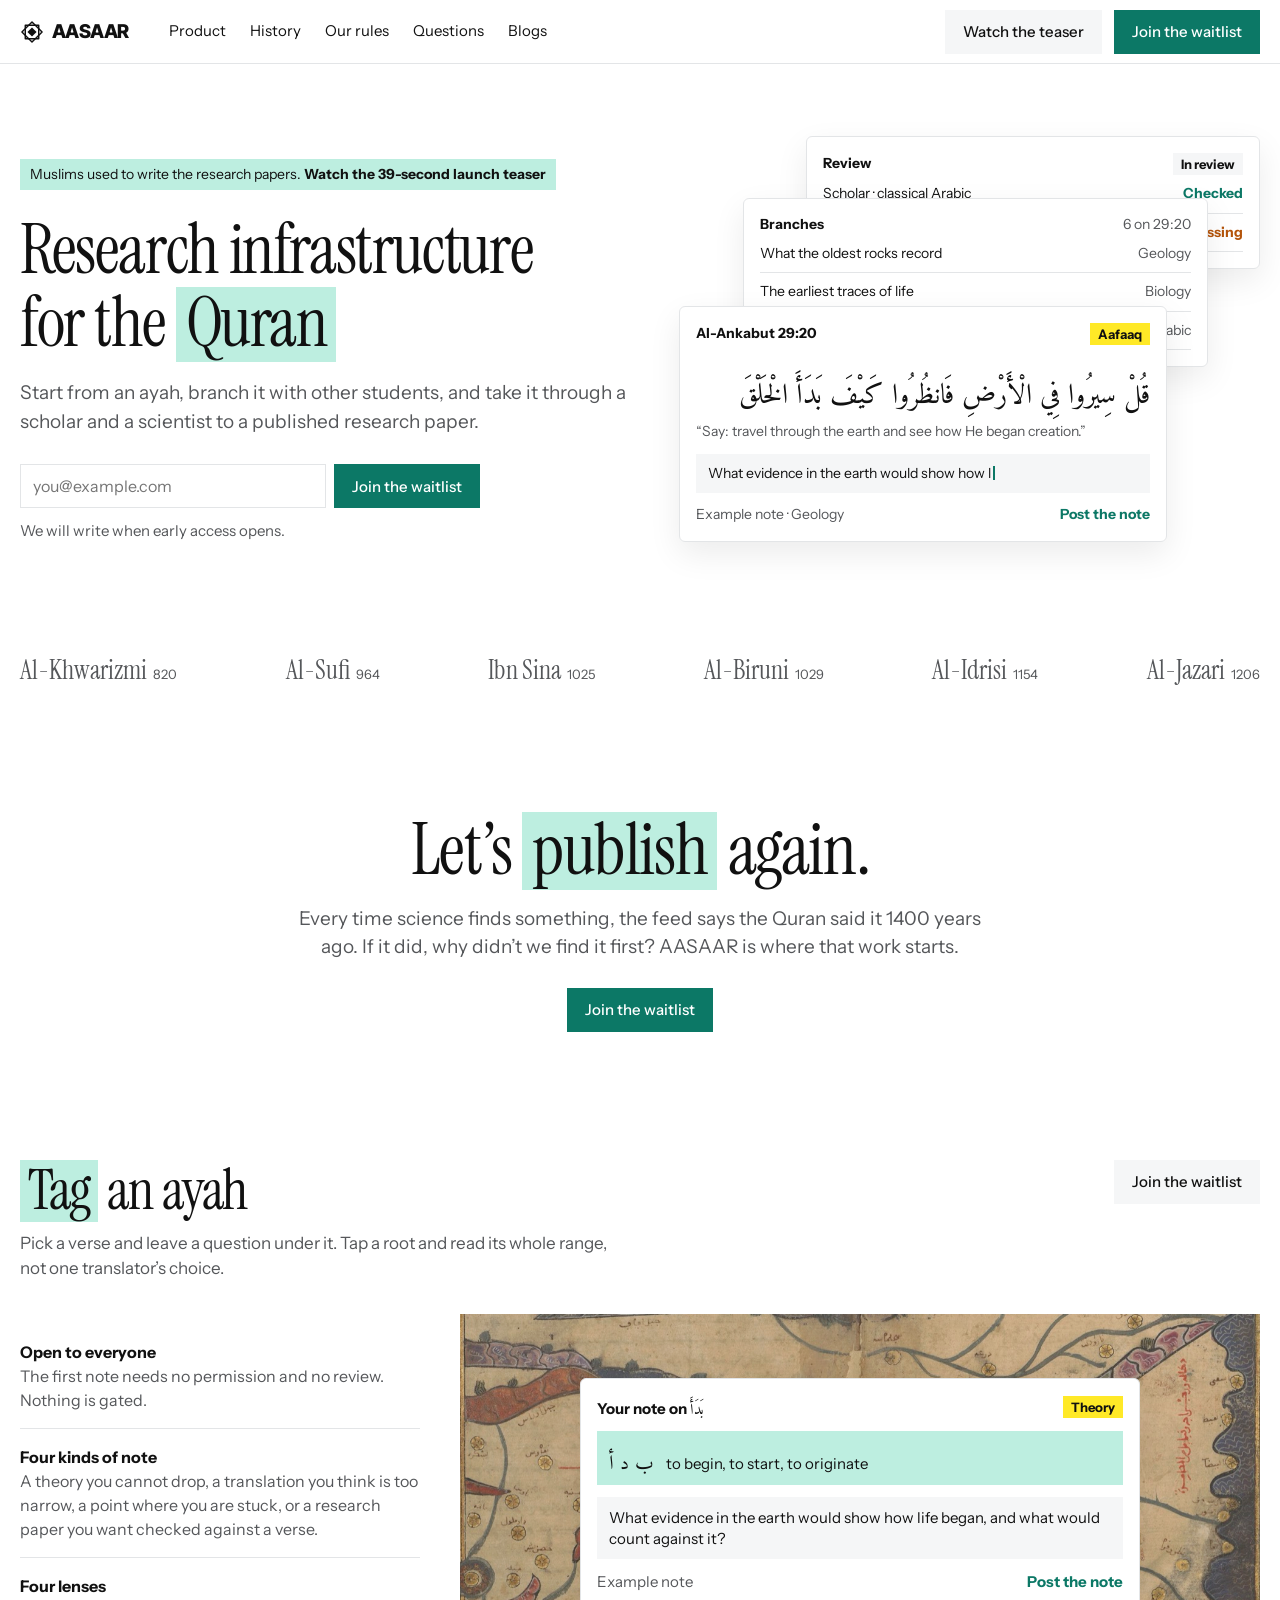
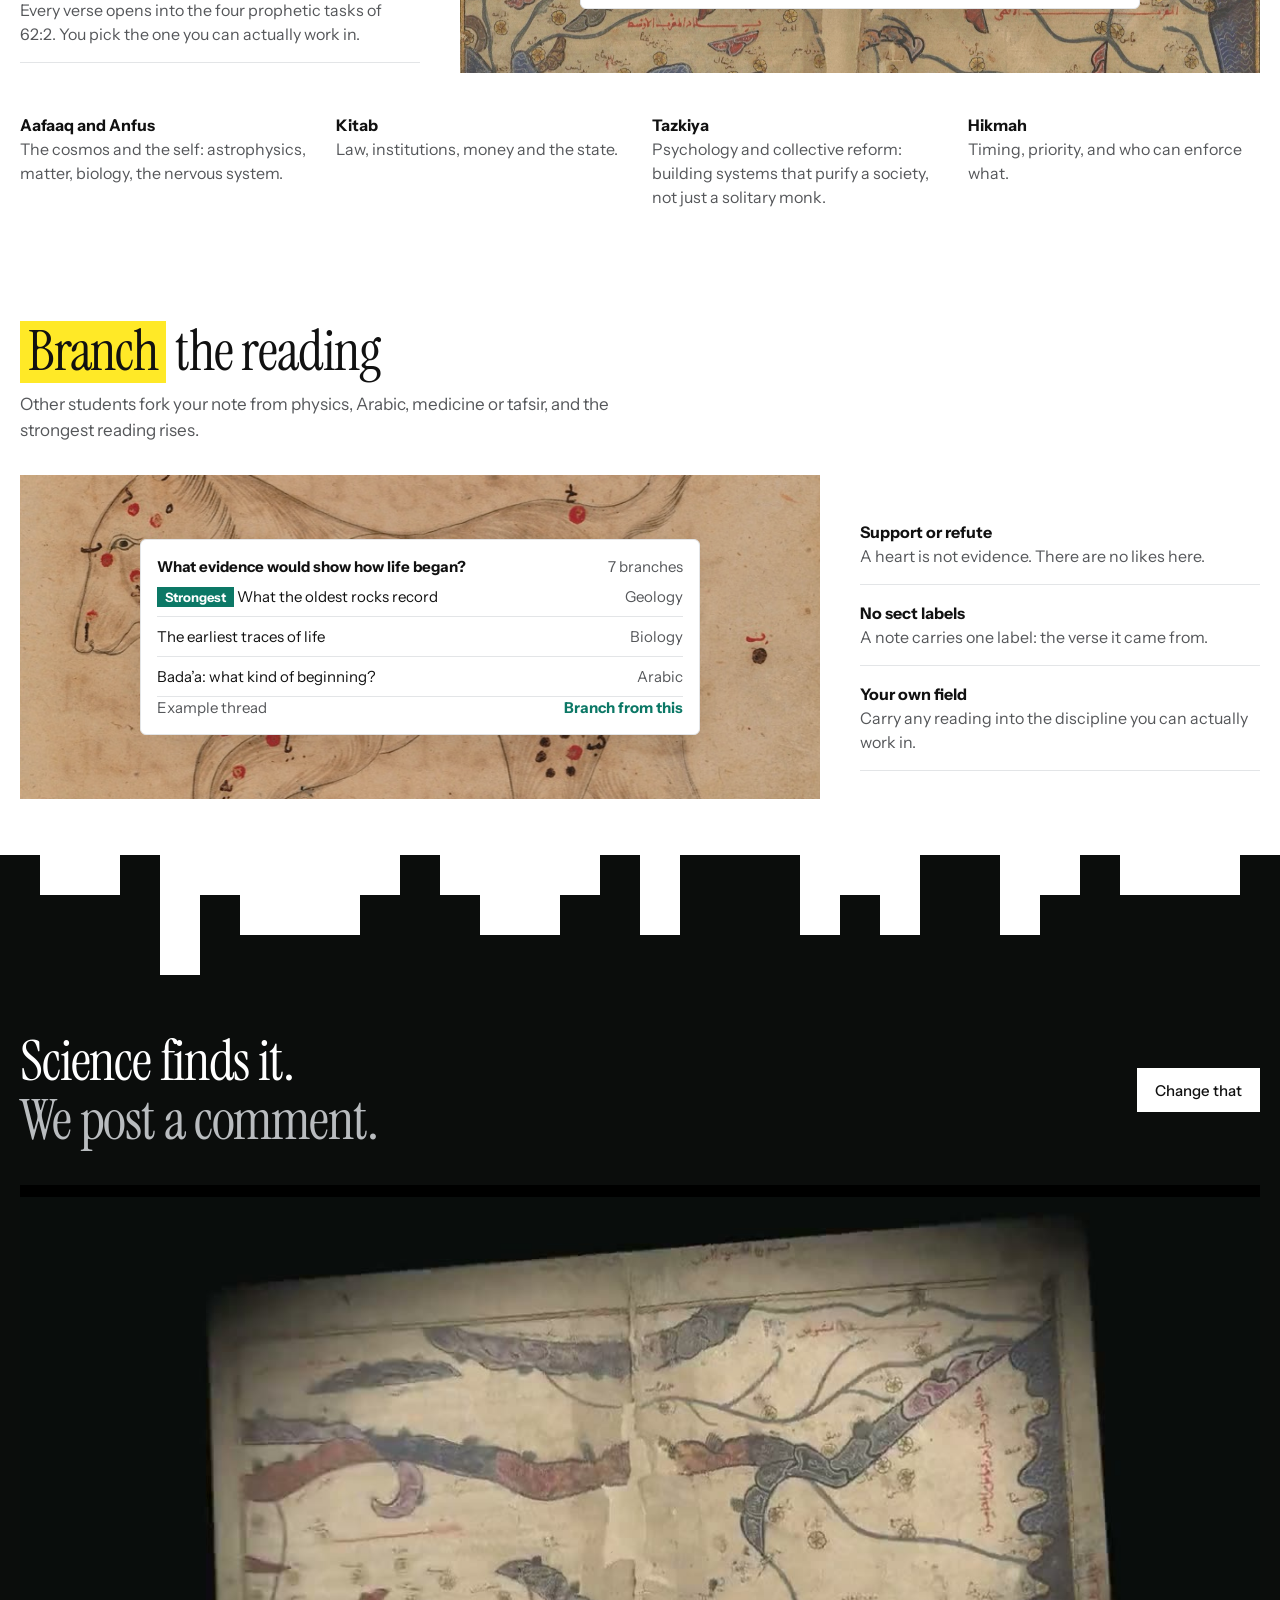
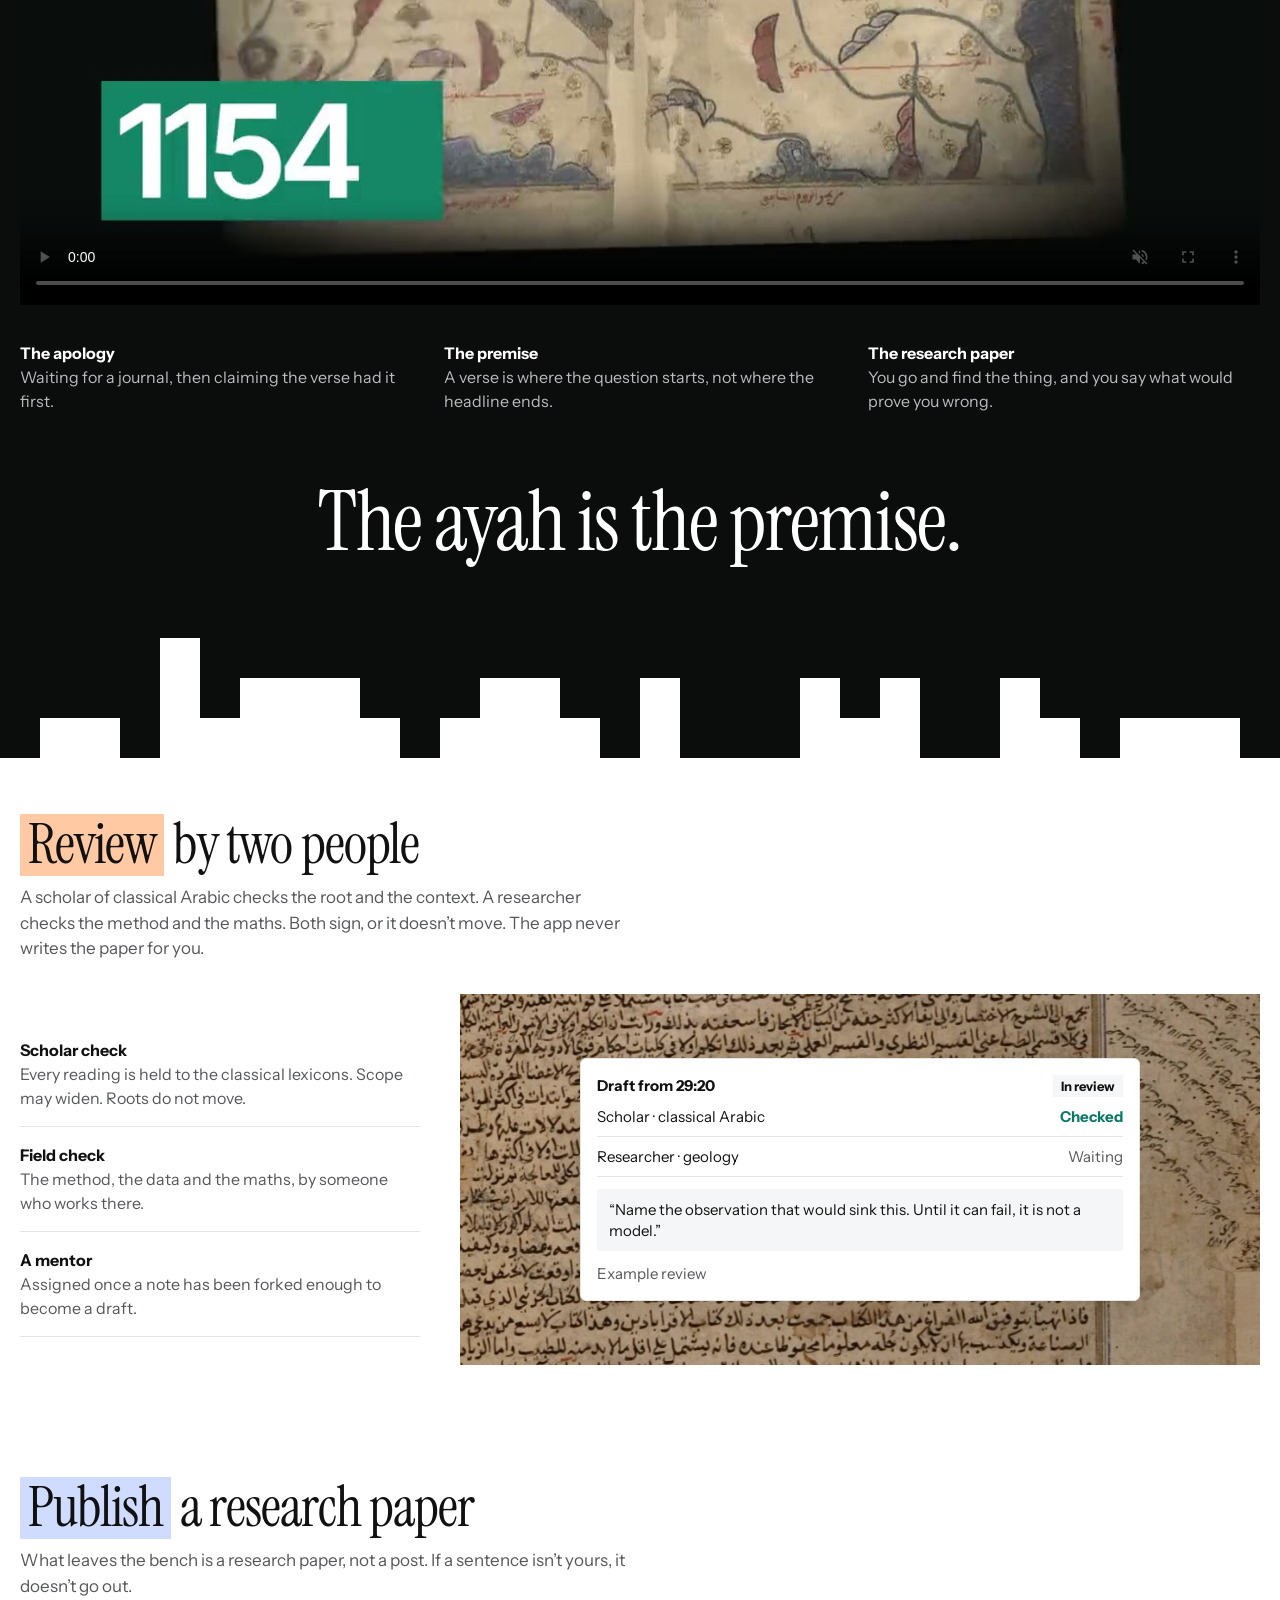
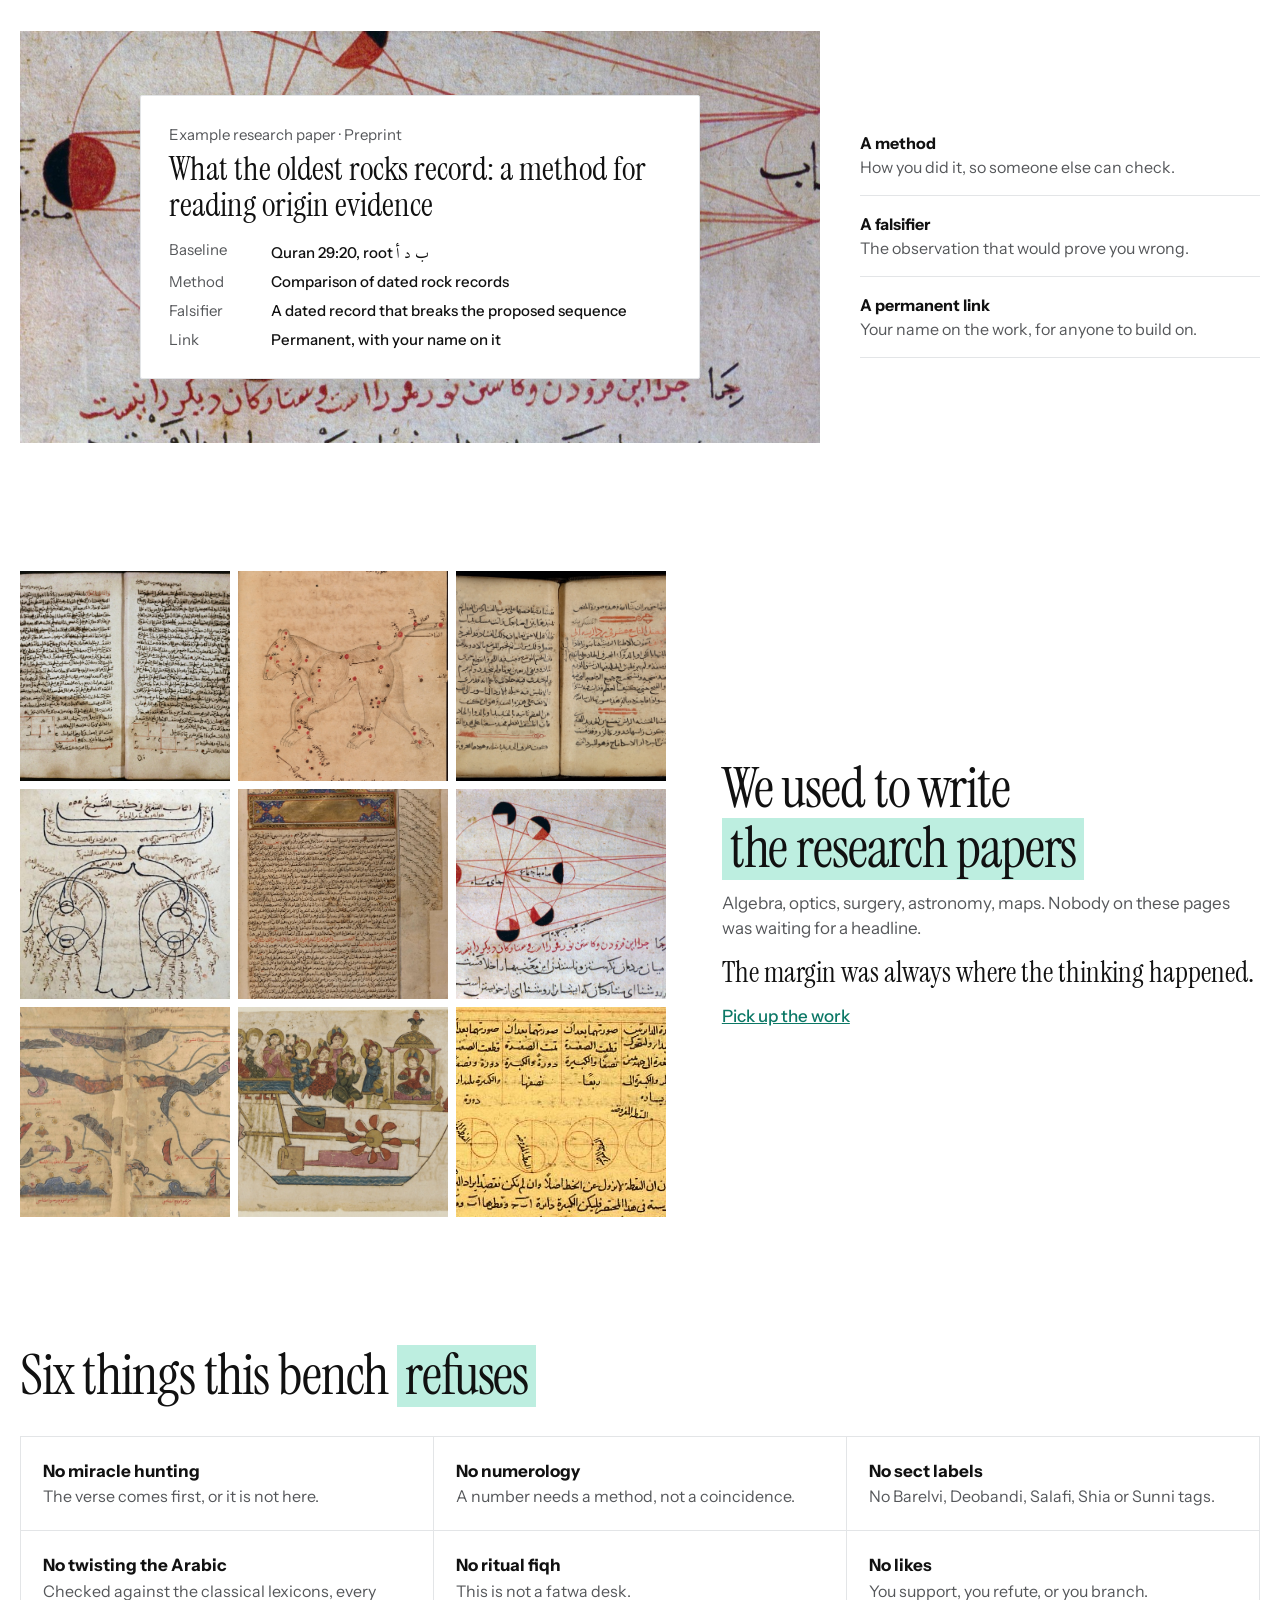
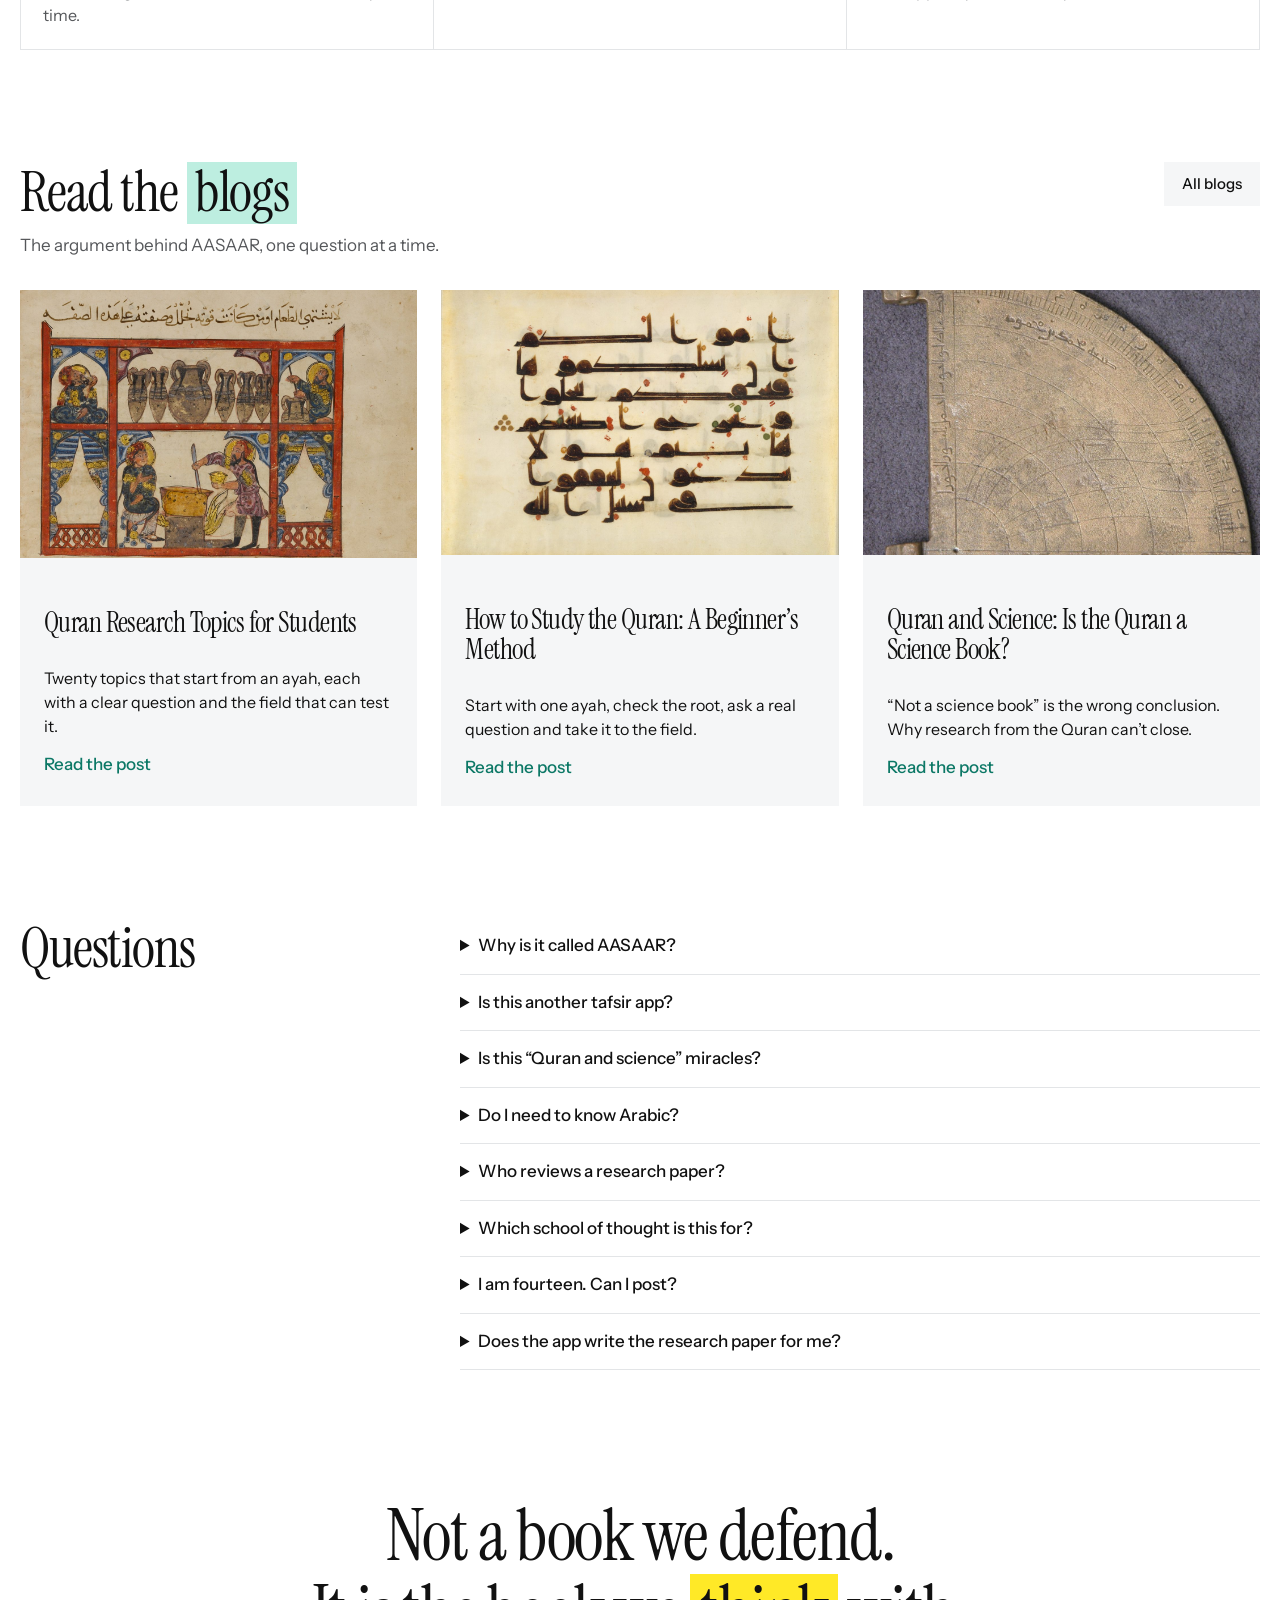
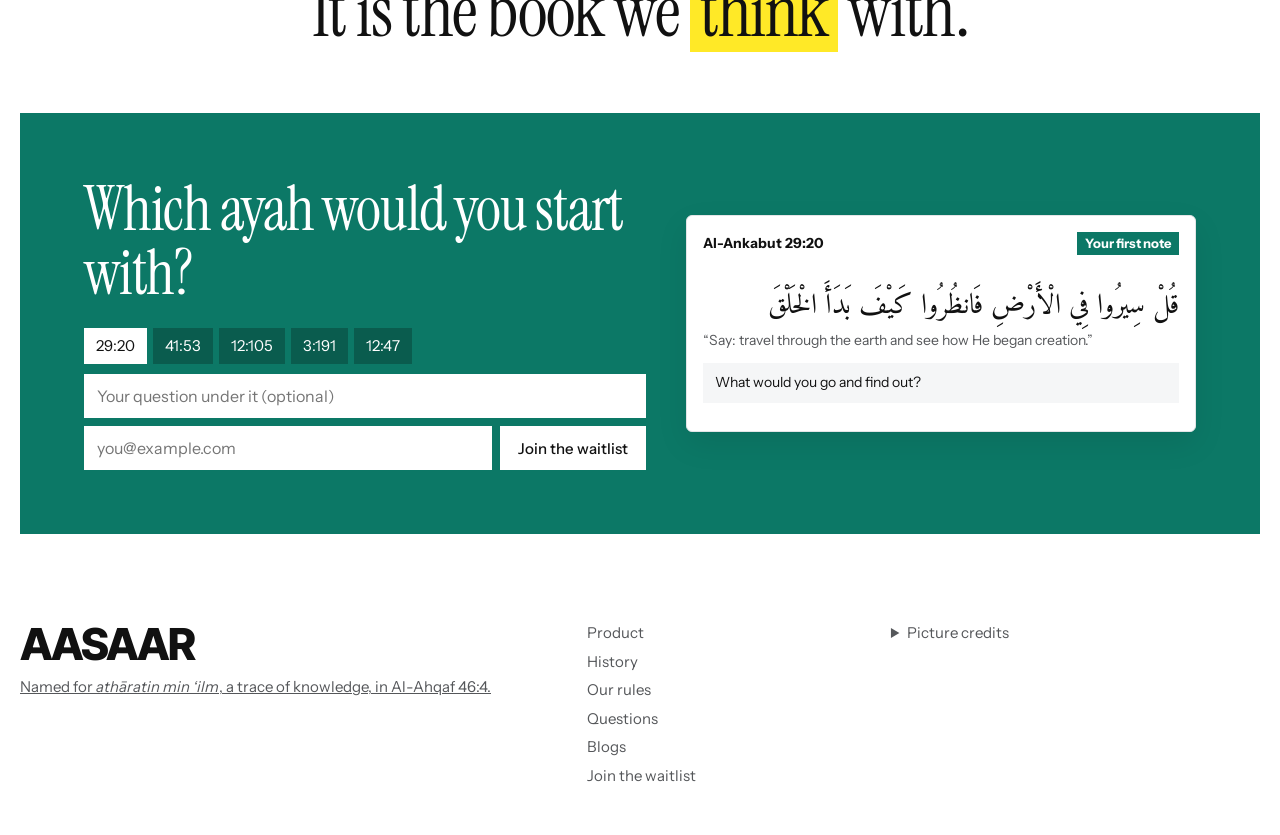
==== commit d8405922: "Landing page: clearer nav, one sign-up label, all blog posts From a CONVERT review of the home page:" ====
--- a/index.html
+++ b/index.html
@@ -38,7 +38,7 @@
 
 <header class="bar">
   <a class="brand" href="#top"><svg width="24" height="24" aria-hidden="true"><use href="#mark"/></svg>AASAAR</a>
-  <nav aria-label="Page"><a href="#tag">Product</a><a href="#record">The record</a><a href="#refusals">Refusals</a><a href="#questions">Questions</a><a href="blog/">Blogs</a></nav>
+  <nav aria-label="Page"><a href="#tag">Product</a><a href="#record">History</a><a href="#refusals">Our rules</a><a href="#questions">Questions</a><a href="blog/">Blogs</a></nav>
   <a class="btn btn--ghost" href="#reel-section">Watch the teaser</a>
   <a class="btn" href="#join">Join the waitlist</a>
 </header>
@@ -54,6 +54,7 @@
       <input id="hero-email" name="email" type="email" required autocomplete="email" placeholder="you@example.com">
       <button class="btn" type="submit">Join the waitlist</button>
     </form>
+    <p class="under-cta">We will write when early access opens.</p>
     <p class="status" role="status"></p>
   </div>
   <div class="stack" aria-hidden="true">
@@ -67,14 +68,15 @@
   <span>Al-Khwarizmi<i>820</i></span><span>Al-Sufi<i>964</i></span><span>Ibn Sina<i>1025</i></span><span>Al-Biruni<i>1029</i></span><span>Al-Idrisi<i>1154</i></span><span>Al-Jazari<i>1206</i></span>
 </section>
 
+
 <section class="center wrap">
   <h2>Let’s <mark>publish</mark> again.</h2>
   <p>Every time science finds something, the feed says the Quran said it 1400 years ago. If it did, why didn’t we find it first? AASAAR is where that work starts.</p>
-  <a class="btn" href="#join">Hold my place</a>
+  <a class="btn" href="#join">Join the waitlist</a>
 </section>
 
 <section class="feature wrap" id="tag">
-  <div class="feature__head"><div><h2><mark>Tag</mark> an ayah</h2><p>Pick a verse and leave a question under it. Tap a root and read its whole range, not one translator’s choice.</p></div><a class="btn btn--ghost" href="#join">Start with one ayah</a></div>
+  <div class="feature__head"><div><h2><mark>Tag</mark> an ayah</h2><p>Pick a verse and leave a question under it. Tap a root and read its whole range, not one translator’s choice.</p></div><a class="btn btn--ghost" href="#join">Join the waitlist</a></div>
   <div class="feature__body">
     <ul class="points"><li><b>Open to everyone</b>The first note needs no permission and no review. Nothing is gated.</li><li><b>Four kinds of note</b>A theory you cannot drop, a translation you think is too narrow, a point where you are stuck, or a research paper you want checked against a verse.</li><li><b>Four lenses</b>Every verse opens into the four prophetic tasks of 62:2. You pick the one you can actually work in.</li></ul>
     <div class="stagebox" style="--pic:url(media/al-idrisi-nuzhat-al-mushtaq.jpg)"><div class="panel"><div class="row"><b>Your note on <span lang="ar" dir="rtl">بَدَأَ</span></b><span class="tag tag--y">Theory</span></div><div class="root"><b lang="ar" dir="rtl">ب د أ</b><span>to begin, to start, to originate</span></div><p class="q">What evidence in the earth would show how life began, and what would count against it?</p><div class="row"><span class="dim">Example note</span><b class="go">Post the note</b></div></div></div>
@@ -107,7 +109,7 @@
 <div class="pixels" data-dir="up" aria-hidden="true"></div>
 
 <section class="feature wrap">
-  <div class="feature__head"><div><h2><mark class="m3">Review</mark> by two people</h2><p>A scholar of classical Arabic checks the root and the context. A researcher checks the method and the maths. Both sign, or it doesn’t move.</p></div></div>
+  <div class="feature__head"><div><h2><mark class="m3">Review</mark> by two people</h2><p>A scholar of classical Arabic checks the root and the context. A researcher checks the method and the maths. Both sign, or it doesn’t move. The app never writes the paper for you.</p></div></div>
   <div class="feature__body">
     <ul class="points"><li><b>Scholar check</b>Every reading is held to the classical lexicons. Scope may widen. Roots do not move.</li><li><b>Field check</b>The method, the data and the maths, by someone who works there.</li><li><b>A mentor</b>Assigned once a note has been forked enough to become a draft.</li></ul>
     <div class="stagebox" style="--pic:url(media/ibn-sina-canon.jpg)"><div class="panel"><div class="row"><b>Draft from 29:20</b><span class="tag">In review</span></div><div class="line"><span>Scholar · classical Arabic</span><em class="ok">Checked</em></div><div class="line"><span>Researcher · geology</span><em class="no">Model missing</em></div><p class="q">“Name the observation that would sink this. Until it can fail, it is not a model.”</p><span class="dim">Example review</span></div></div>
@@ -138,10 +140,20 @@
 
 <section class="feature wrap" id="blog">
   <div class="feature__head"><div><h2>Read the <mark>blogs</mark></h2><p>The argument behind AASAAR, one question at a time.</p></div><a class="btn btn--ghost" href="blog/">All blogs</a></div>
+  <div class="posts posts--3">
+  <a class="post-link" href="blog/quran-research-topics/">
+    <img src="media/blog/topic-honey.jpg" alt="Two men preparing medicine from honey in a pot" loading="lazy">
+    <div class="post-link__text"><h3 class="post-link__title">Quran Research Topics for Students</h3><p>Twenty topics that start from an ayah, each with a clear question and the field that can test it.</p><span class="more">Read the post</span></div>
+  </a>
+  <a class="post-link" href="blog/how-to-study-the-quran/">
+    <img src="media/blog/study-quran-folio.jpg" alt="Brown kufic script on parchment" loading="lazy">
+    <div class="post-link__text"><h3 class="post-link__title">How to Study the Quran: A Beginner’s Method</h3><p>Start with one ayah, check the root, ask a real question and take it to the field.</p><span class="more">Read the post</span></div>
+  </a>
   <a class="post-link" href="blog/quran-and-science/">
     <img src="media/blog/science-quadrant.jpg" alt="A brass horary quadrant engraved with Arabic scales" loading="lazy">
-    <div class="post-link__text"><h3 class="post-link__title">Quran and Science: Is the Quran a Science Book?</h3><p>“Not a science book” is the wrong conclusion. Why research from the Quran can’t close, and why it should have come from us.</p><span class="more">Read the post</span></div>
+    <div class="post-link__text"><h3 class="post-link__title">Quran and Science: Is the Quran a Science Book?</h3><p>“Not a science book” is the wrong conclusion. Why research from the Quran can’t close.</p><span class="more">Read the post</span></div>
   </a>
+  </div>
 </section>
 
 <section class="faq wrap" id="questions">
@@ -158,6 +170,7 @@
   </div>
 </section>
 
+
 <section class="center center--line wrap">
   <h2>Not a book we defend.<br>It is the book we <mark class="m2">think</mark> with.</h2>
 </section>
@@ -169,7 +182,7 @@
       <div class="chips" id="ayahs"></div>
       <label class="sr" for="q">Your question</label>
       <input id="q" name="question" maxlength="240" placeholder="Your question under it (optional)">
-      <div class="quick"><label class="sr" for="e">Your email</label><input id="e" name="email" type="email" required autocomplete="email" placeholder="you@example.com"><button class="btn btn--light" type="submit">Hold my place</button></div>
+      <div class="quick"><label class="sr" for="e">Your email</label><input id="e" name="email" type="email" required autocomplete="email" placeholder="you@example.com"><button class="btn btn--light" type="submit">Join the waitlist</button></div>
       <p class="status" role="status"></p>
     </form>
   </div>
@@ -179,7 +192,7 @@
 
 <footer class="foot wrap">
   <div><p class="foot__name">AASAAR</p><p><a href="why-aasaar/">Named for <i>athāratin min ‘ilm</i>, a trace of knowledge, in Al-Ahqaf 46:4.</a></p></div>
-  <nav aria-label="Footer"><a href="#tag">Product</a><a href="#record">The record</a><a href="#refusals">Refusals</a><a href="#questions">Questions</a><a href="blog/">Blogs</a><a href="#join">Join the waitlist</a></nav>
+  <nav aria-label="Footer"><a href="#tag">Product</a><a href="#record">History</a><a href="#refusals">Our rules</a><a href="#questions">Questions</a><a href="blog/">Blogs</a><a href="#join">Join the waitlist</a></nav>
   <details class="credits"><summary>Picture credits</summary><p>Manuscripts: public domain, via Wikimedia Commons. Years are when each work was written; several pages are later copies. The launch teaser includes the first image of a black hole: Event Horizon Telescope Collaboration, CC BY 4.0, and public domain images from NASA, ESA and CSA.</p></details>
 </footer>
 <script src="main.js"></script>
--- a/style.css
+++ b/style.css
@@ -178,3 +178,9 @@
 
 /* Honorific sign (rahimahullah) after a scholar's name */
 .rh { font-family: "Amiri Quran", serif; font-size: 1.5em; line-height: 0; display: inline-block; vertical-align: -.35em; margin: 0 .12em 0 .02em; }
+
+.posts--3{grid-template-columns:repeat(3,minmax(0,1fr))}.posts--3 .post-link{grid-template-columns:1fr;align-items:stretch}
+.posts--3 .post-link img{aspect-ratio:3/2;height:auto}.posts--3 .post-link__text{padding:22px 24px 26px}
+.posts--3 .post-link__title{font-size:clamp(24px,2.2vw,30px)}.posts--3 .post-link__text p{font-size:16px;margin:10px 0 14px}
+@media (max-width:900px){.posts--3{grid-template-columns:1fr;gap:12px}.posts--3 .post-link{grid-template-columns:96px minmax(0,1fr);align-items:center}.posts--3 .post-link img{aspect-ratio:1/1;height:100%}.posts--3 .post-link__text{padding:14px 16px}.posts--3 .post-link__title{font-size:22px}.posts--3 .post-link__text p,.posts--3 .post-link .more{display:none}}
+.under-cta{margin:12px 0 0;color:var(--soft);font-size:15px}
